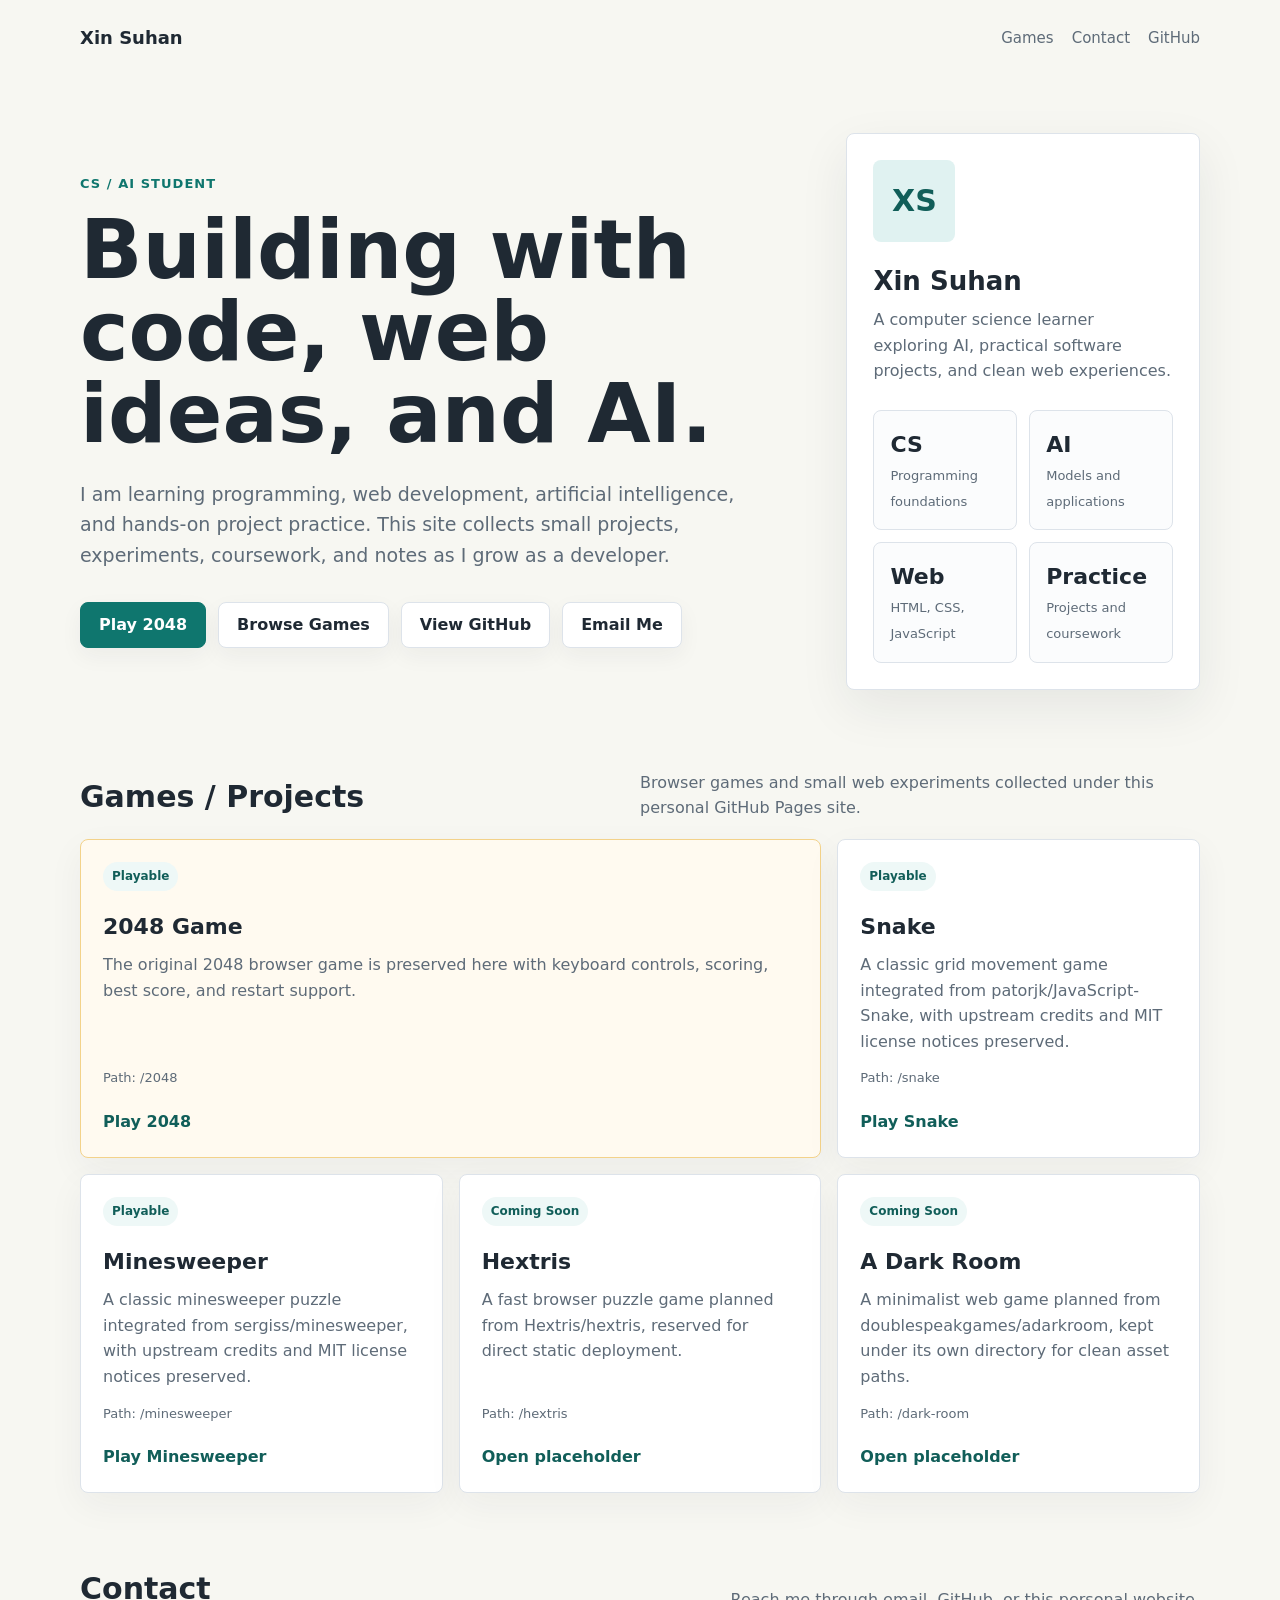
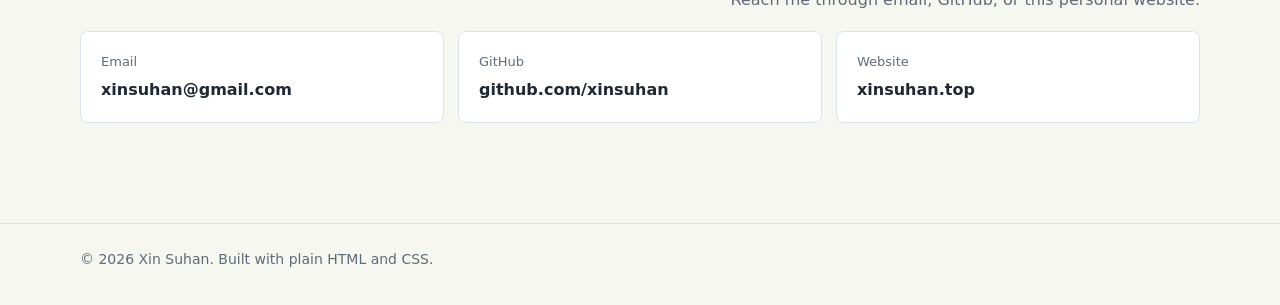
==== index.html @ 20bef97b "Add Minesweeper game" ====
<!DOCTYPE html>
<html lang="en">
<head>
  <meta charset="utf-8">
  <meta name="viewport" content="width=device-width, initial-scale=1">
  <meta name="description" content="Xin Suhan - CS / AI student learning programming, web development, AI, and project practice.">
  <title>Xin Suhan | CS / AI Student</title>
  <link rel="shortcut icon" href="favicon.ico">
  <style>
    :root {
      --bg: #f7f7f2;
      --panel: #ffffff;
      --text: #1f2933;
      --muted: #5e6b78;
      --line: #dde3ea;
      --primary: #0f766e;
      --primary-dark: #115e59;
      --accent: #f59e0b;
      --shadow: 0 18px 50px rgba(31, 41, 51, 0.08);
    }

    * {
      box-sizing: border-box;
    }

    body {
      margin: 0;
      background: var(--bg);
      color: var(--text);
      font-family: Inter, ui-sans-serif, system-ui, -apple-system, BlinkMacSystemFont, "Segoe UI", sans-serif;
      line-height: 1.6;
    }

    a {
      color: inherit;
      text-decoration: none;
    }

    .site {
      width: min(1120px, calc(100% - 40px));
      margin: 0 auto;
    }

    .nav {
      display: flex;
      align-items: center;
      justify-content: space-between;
      padding: 24px 0;
    }

    .brand {
      font-size: 18px;
      font-weight: 800;
      letter-spacing: 0;
    }

    .nav-links {
      display: flex;
      gap: 18px;
      color: var(--muted);
      font-size: 15px;
    }

    .nav-links a:hover {
      color: var(--primary);
    }

    .hero {
      display: grid;
      grid-template-columns: minmax(0, 1.35fr) minmax(280px, 0.65fr);
      gap: 32px;
      align-items: stretch;
      padding: 56px 0 44px;
    }

    .hero-main {
      display: flex;
      flex-direction: column;
      justify-content: center;
      min-height: 420px;
    }

    .eyebrow {
      color: var(--primary);
      font-weight: 800;
      margin: 0 0 14px;
      text-transform: uppercase;
      font-size: 13px;
      letter-spacing: 0.08em;
    }

    h1 {
      margin: 0;
      max-width: 760px;
      font-size: clamp(44px, 8vw, 82px);
      line-height: 1;
      letter-spacing: 0;
    }

    .intro {
      max-width: 680px;
      margin: 24px 0 0;
      color: var(--muted);
      font-size: 19px;
    }

    .actions {
      display: flex;
      flex-wrap: wrap;
      gap: 12px;
      margin-top: 32px;
    }

    .button {
      display: inline-flex;
      align-items: center;
      justify-content: center;
      min-height: 46px;
      padding: 0 18px;
      border-radius: 8px;
      border: 1px solid var(--line);
      background: var(--panel);
      color: var(--text);
      font-weight: 750;
      box-shadow: 0 8px 22px rgba(31, 41, 51, 0.05);
    }

    .button.primary {
      border-color: var(--primary);
      background: var(--primary);
      color: #ffffff;
    }

    .button:hover {
      transform: translateY(-1px);
    }

    .profile-card {
      display: flex;
      flex-direction: column;
      justify-content: space-between;
      min-height: 420px;
      padding: 26px;
      border: 1px solid var(--line);
      border-radius: 8px;
      background: var(--panel);
      box-shadow: var(--shadow);
    }

    .profile-mark {
      display: grid;
      place-items: center;
      width: 82px;
      height: 82px;
      border-radius: 8px;
      background: #e0f2f1;
      color: var(--primary-dark);
      font-size: 30px;
      font-weight: 900;
    }

    .profile-card h2 {
      margin: 24px 0 10px;
      font-size: 26px;
      line-height: 1.2;
    }

    .profile-card p {
      margin: 0;
      color: var(--muted);
    }

    .stats {
      display: grid;
      grid-template-columns: repeat(2, 1fr);
      gap: 12px;
      margin-top: 26px;
    }

    .stat {
      padding: 16px;
      border: 1px solid var(--line);
      border-radius: 8px;
      background: #fbfcfd;
    }

    .stat strong {
      display: block;
      font-size: 22px;
    }

    .stat span {
      color: var(--muted);
      font-size: 13px;
    }

    section {
      padding: 36px 0;
    }

    .section-head {
      display: flex;
      align-items: end;
      justify-content: space-between;
      gap: 24px;
      margin-bottom: 18px;
    }

    .section-head h2 {
      margin: 0;
      font-size: 30px;
    }

    .section-head p {
      max-width: 560px;
      margin: 0;
      color: var(--muted);
    }

    .project-grid {
      display: grid;
      grid-template-columns: repeat(3, minmax(0, 1fr));
      gap: 16px;
    }

    .project-card {
      display: flex;
      flex-direction: column;
      min-height: 230px;
      padding: 22px;
      border: 1px solid var(--line);
      border-radius: 8px;
      background: var(--panel);
      box-shadow: 0 12px 36px rgba(31, 41, 51, 0.05);
    }

    .project-card.featured {
      grid-column: span 2;
      background: #fffaf0;
      border-color: #f3d28a;
    }

    .tag {
      align-self: flex-start;
      padding: 5px 9px;
      border-radius: 999px;
      background: #eef8f7;
      color: var(--primary-dark);
      font-size: 12px;
      font-weight: 800;
    }

    .project-card h3 {
      margin: 18px 0 8px;
      font-size: 22px;
    }

    .project-card p {
      margin: 0;
      color: var(--muted);
      flex: 1;
    }

    .project-card a {
      margin-top: 20px;
      color: var(--primary-dark);
      font-weight: 800;
    }

    .project-meta {
      margin-top: 14px;
      color: var(--muted);
      font-size: 13px;
    }

    .contact {
      display: grid;
      grid-template-columns: 1fr 1fr 1fr;
      gap: 14px;
      padding-bottom: 64px;
    }

    .contact-item {
      padding: 20px;
      border: 1px solid var(--line);
      border-radius: 8px;
      background: var(--panel);
    }

    .contact-item span {
      display: block;
      color: var(--muted);
      font-size: 13px;
      margin-bottom: 4px;
    }

    .contact-item a,
    .contact-item strong {
      font-weight: 800;
      overflow-wrap: anywhere;
    }

    footer {
      border-top: 1px solid var(--line);
      padding: 24px 0 34px;
      color: var(--muted);
      font-size: 14px;
    }

    @media (max-width: 860px) {
      .hero,
      .contact {
        grid-template-columns: 1fr;
      }

      .hero {
        padding-top: 28px;
      }

      .hero-main,
      .profile-card {
        min-height: auto;
      }

      .project-grid {
        grid-template-columns: repeat(2, minmax(0, 1fr));
      }
    }

    @media (max-width: 560px) {
      .site {
        width: min(100% - 28px, 1120px);
      }

      .nav {
        align-items: flex-start;
        gap: 14px;
        flex-direction: column;
      }

      .nav-links {
        width: 100%;
        justify-content: space-between;
        gap: 10px;
      }

      .intro {
        font-size: 17px;
      }

      .section-head {
        display: block;
      }

      .section-head p {
        margin-top: 8px;
      }

      .project-grid {
        grid-template-columns: 1fr;
      }

      .project-card.featured {
        grid-column: auto;
      }

      .stats {
        grid-template-columns: 1fr;
      }
    }
  </style>
</head>
<body>
  <main class="site">
    <nav class="nav" aria-label="Primary navigation">
      <a class="brand" href="/">Xin Suhan</a>
      <div class="nav-links">
        <a href="#games">Games</a>
        <a href="#contact">Contact</a>
        <a href="https://github.com/xinsuhan">GitHub</a>
      </div>
    </nav>

    <section class="hero" aria-label="Introduction">
      <div class="hero-main">
        <p class="eyebrow">CS / AI Student</p>
        <h1>Building with code, web ideas, and AI.</h1>
        <p class="intro">
          I am learning programming, web development, artificial intelligence,
          and hands-on project practice. This site collects small projects,
          experiments, coursework, and notes as I grow as a developer.
        </p>
        <div class="actions">
          <a class="button primary" href="/2048/">Play 2048</a>
          <a class="button" href="#games">Browse Games</a>
          <a class="button" href="https://github.com/xinsuhan">View GitHub</a>
          <a class="button" href="mailto:xinsuhan@gmail.com">Email Me</a>
        </div>
      </div>

      <aside class="profile-card" aria-label="Profile summary">
        <div>
          <div class="profile-mark">XS</div>
          <h2>Xin Suhan</h2>
          <p>
            A computer science learner exploring AI, practical software
            projects, and clean web experiences.
          </p>
        </div>
        <div class="stats" aria-label="Learning areas">
          <div class="stat">
            <strong>CS</strong>
            <span>Programming foundations</span>
          </div>
          <div class="stat">
            <strong>AI</strong>
            <span>Models and applications</span>
          </div>
          <div class="stat">
            <strong>Web</strong>
            <span>HTML, CSS, JavaScript</span>
          </div>
          <div class="stat">
            <strong>Practice</strong>
            <span>Projects and coursework</span>
          </div>
        </div>
      </aside>
    </section>

    <section id="games" aria-labelledby="games-title">
      <div class="section-head">
        <h2 id="games-title">Games / Projects</h2>
        <p>
          Browser games and small web experiments collected under this personal
          GitHub Pages site.
        </p>
      </div>

      <div class="project-grid">
        <article class="project-card featured">
          <span class="tag">Playable</span>
          <h3>2048 Game</h3>
          <p>
            The original 2048 browser game is preserved here with keyboard
            controls, scoring, best score, and restart support.
          </p>
          <div class="project-meta">Path: /2048</div>
          <a href="/2048/">Play 2048</a>
        </article>

        <article class="project-card">
          <span class="tag">Playable</span>
          <h3>Snake</h3>
          <p>
            A classic grid movement game integrated from
            patorjk/JavaScript-Snake, with upstream credits and MIT license
            notices preserved.
          </p>
          <div class="project-meta">Path: /snake</div>
          <a href="/snake/">Play Snake</a>
        </article>

        <article class="project-card">
          <span class="tag">Playable</span>
          <h3>Minesweeper</h3>
          <p>
            A classic minesweeper puzzle integrated from sergiss/minesweeper,
            with upstream credits and MIT license notices preserved.
          </p>
          <div class="project-meta">Path: /minesweeper</div>
          <a href="/minesweeper/">Play Minesweeper</a>
        </article>

        <article class="project-card">
          <span class="tag">Coming Soon</span>
          <h3>Hextris</h3>
          <p>
            A fast browser puzzle game planned from Hextris/hextris, reserved
            for direct static deployment.
          </p>
          <div class="project-meta">Path: /hextris</div>
          <a href="/hextris/">Open placeholder</a>
        </article>

        <article class="project-card">
          <span class="tag">Coming Soon</span>
          <h3>A Dark Room</h3>
          <p>
            A minimalist web game planned from doublespeakgames/adarkroom, kept
            under its own directory for clean asset paths.
          </p>
          <div class="project-meta">Path: /dark-room</div>
          <a href="/dark-room/">Open placeholder</a>
        </article>
      </div>
    </section>

    <section id="contact" aria-labelledby="contact-title">
      <div class="section-head">
        <h2 id="contact-title">Contact</h2>
        <p>Reach me through email, GitHub, or this personal website.</p>
      </div>

      <div class="contact">
        <div class="contact-item">
          <span>Email</span>
          <a href="mailto:xinsuhan@gmail.com">xinsuhan@gmail.com</a>
        </div>
        <div class="contact-item">
          <span>GitHub</span>
          <a href="https://github.com/xinsuhan">github.com/xinsuhan</a>
        </div>
        <div class="contact-item">
          <span>Website</span>
          <strong>xinsuhan.top</strong>
        </div>
      </div>
    </section>
  </main>

  <footer>
    <div class="site">© 2026 Xin Suhan. Built with plain HTML and CSS.</div>
  </footer>
</body>
</html>
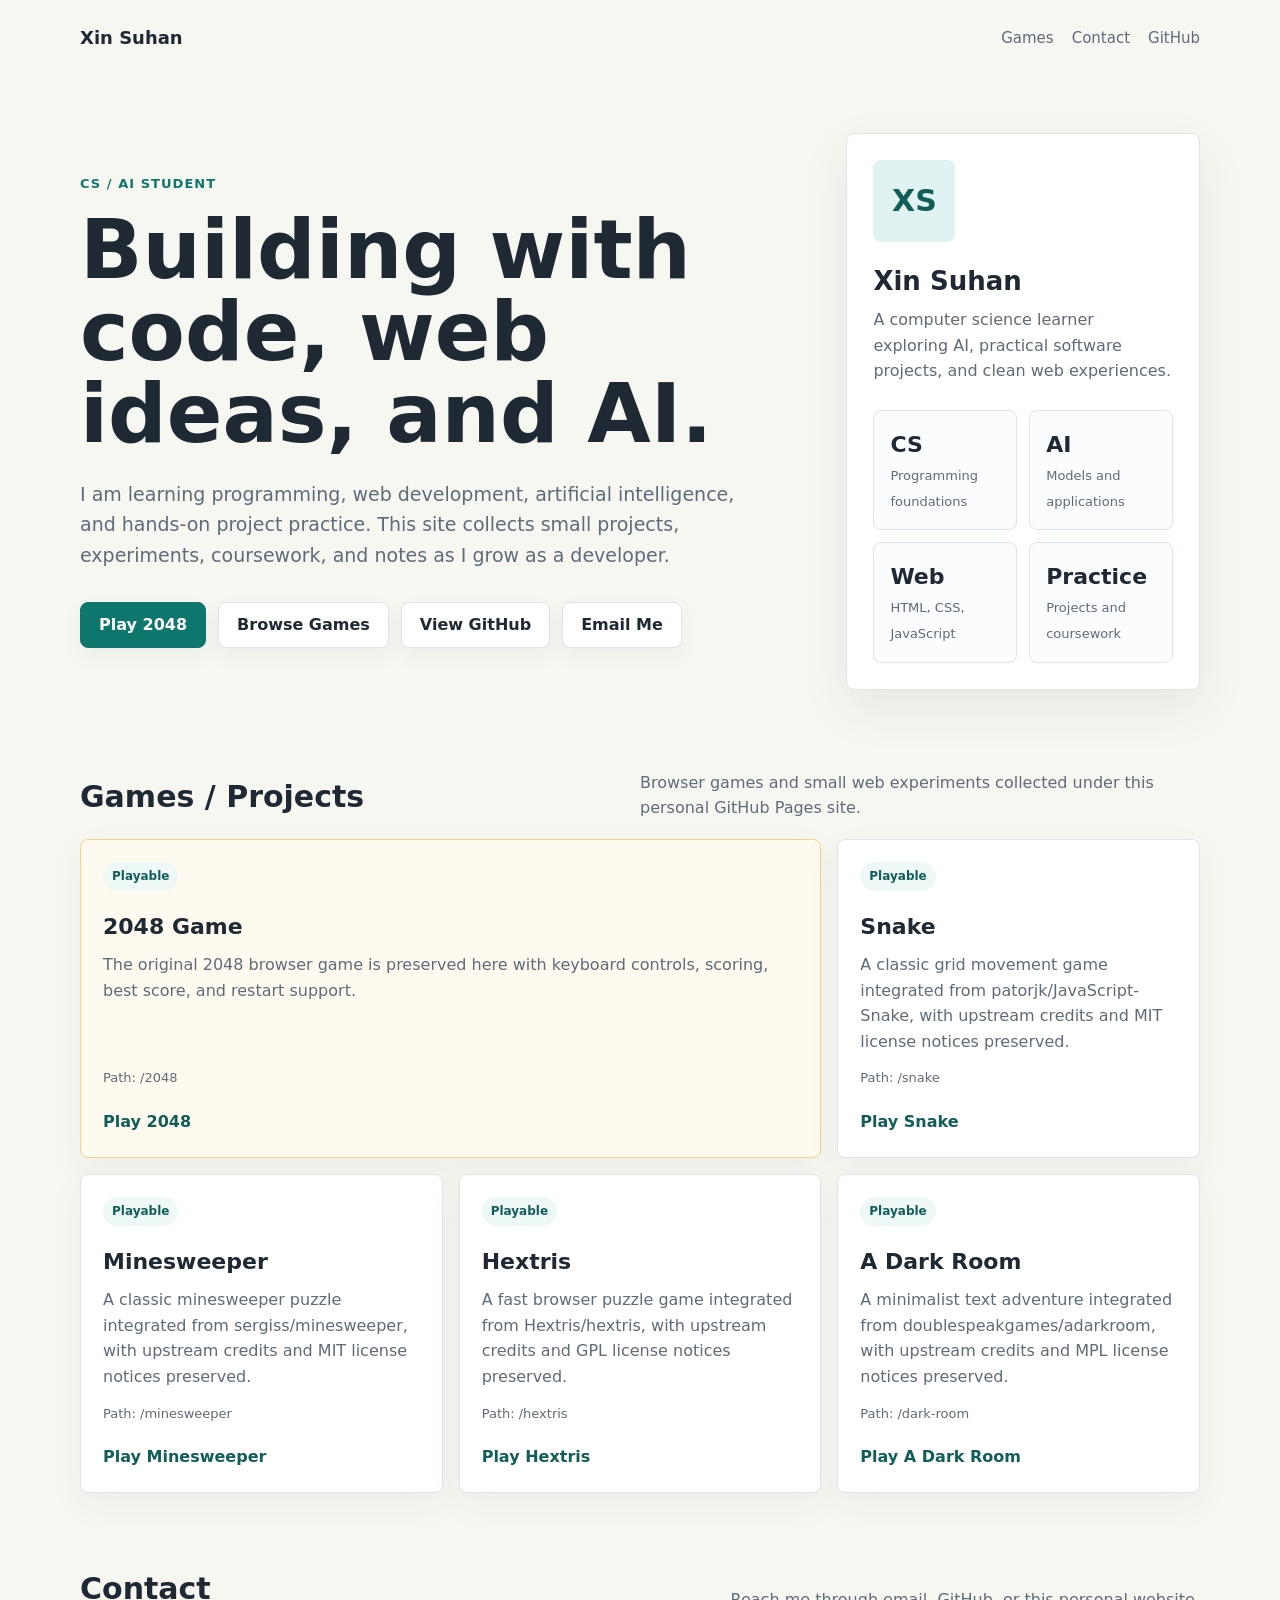
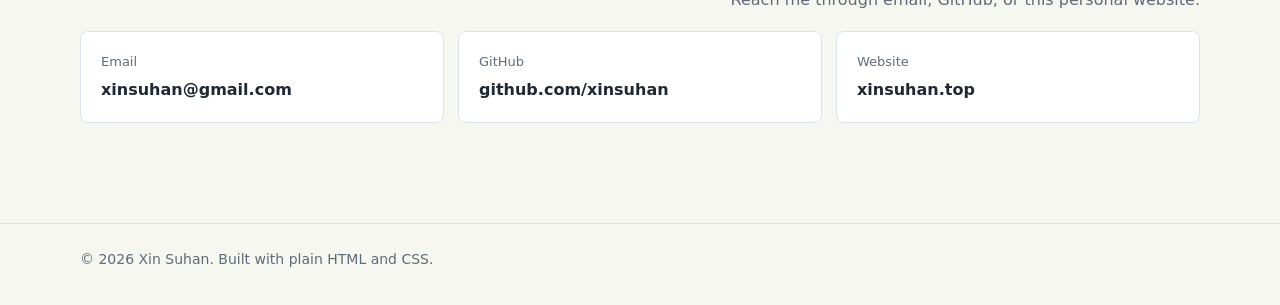
==== commit 993e5fe5: "Add A Dark Room game" ====
--- a/index.html
+++ b/index.html
@@ -473,25 +473,26 @@
         </article>
 
         <article class="project-card">
-          <span class="tag">Coming Soon</span>
+          <span class="tag">Playable</span>
           <h3>Hextris</h3>
           <p>
-            A fast browser puzzle game planned from Hextris/hextris, reserved
-            for direct static deployment.
+            A fast browser puzzle game integrated from Hextris/hextris, with
+            upstream credits and GPL license notices preserved.
           </p>
           <div class="project-meta">Path: /hextris</div>
-          <a href="/hextris/">Open placeholder</a>
+          <a href="/hextris/">Play Hextris</a>
         </article>
 
         <article class="project-card">
-          <span class="tag">Coming Soon</span>
+          <span class="tag">Playable</span>
           <h3>A Dark Room</h3>
           <p>
-            A minimalist web game planned from doublespeakgames/adarkroom, kept
-            under its own directory for clean asset paths.
+            A minimalist text adventure integrated from
+            doublespeakgames/adarkroom, with upstream credits and MPL license
+            notices preserved.
           </p>
           <div class="project-meta">Path: /dark-room</div>
-          <a href="/dark-room/">Open placeholder</a>
+          <a href="/dark-room/">Play A Dark Room</a>
         </article>
       </div>
     </section>
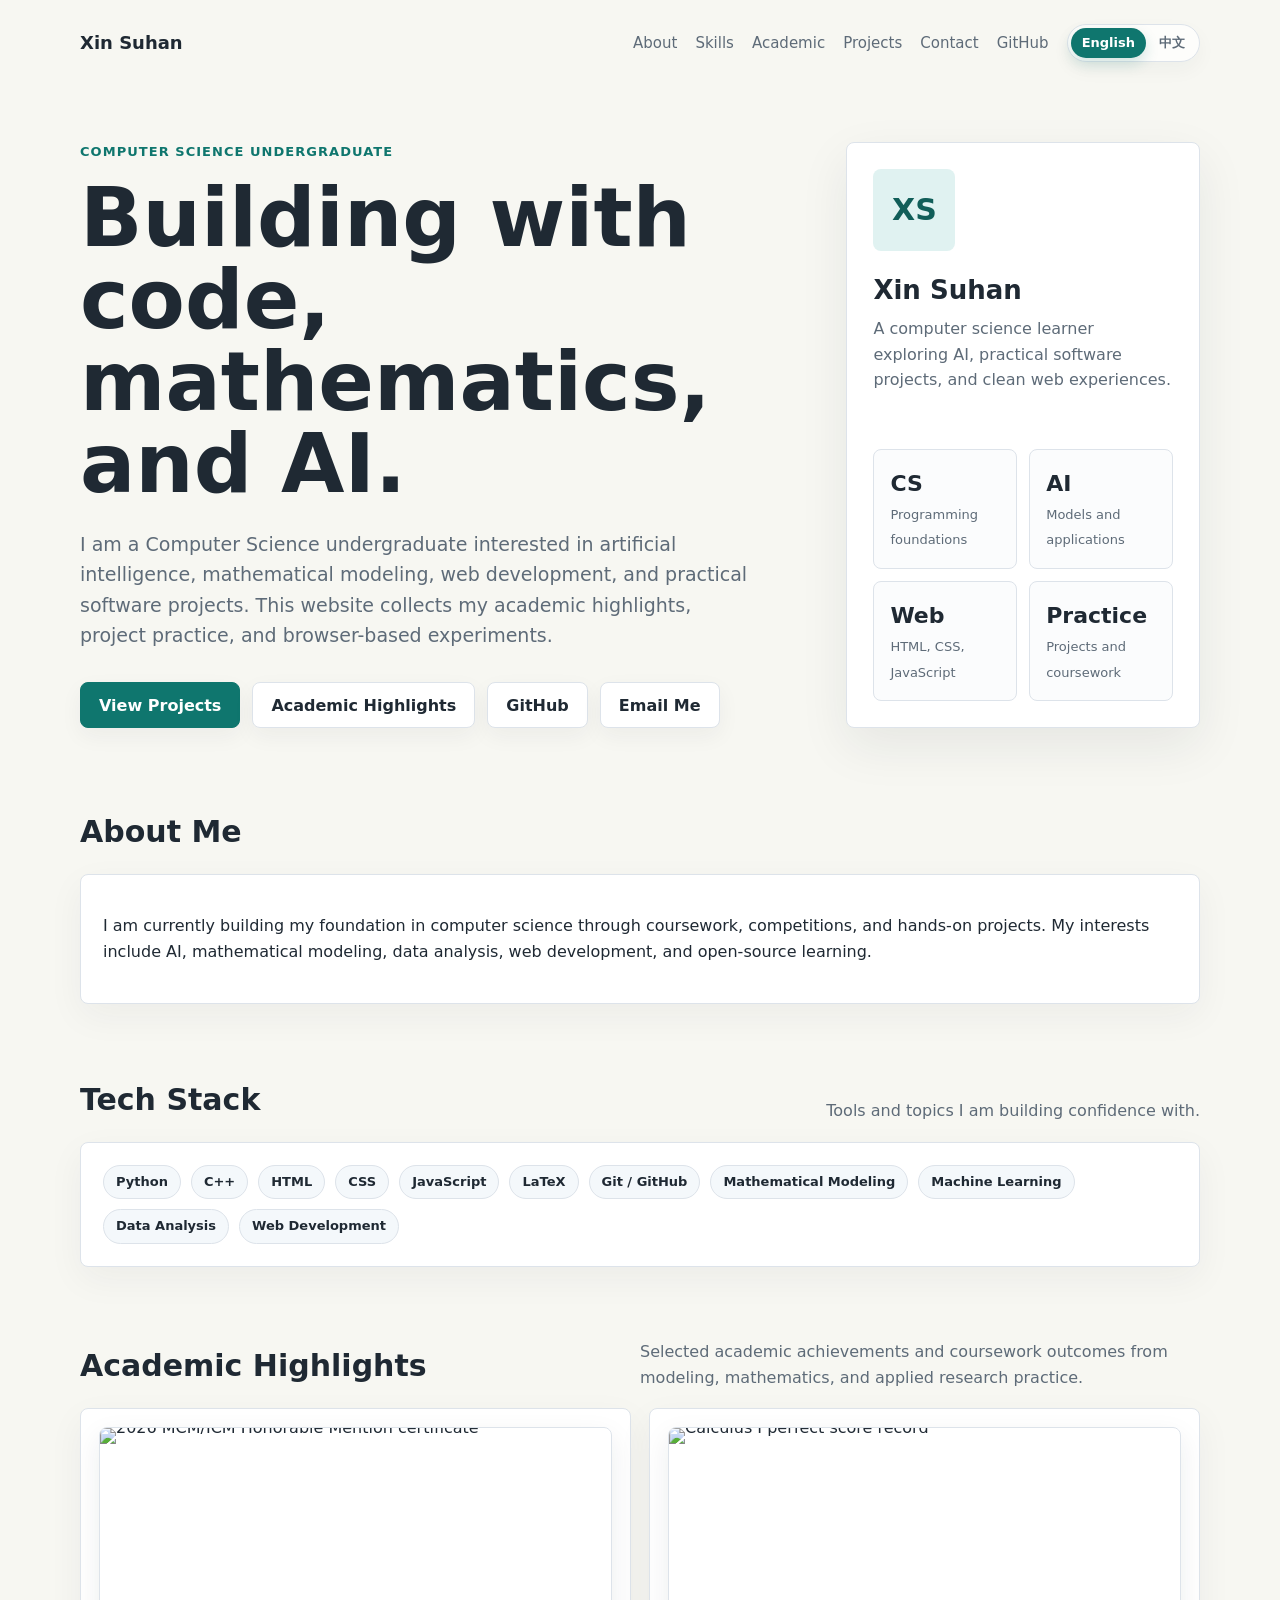
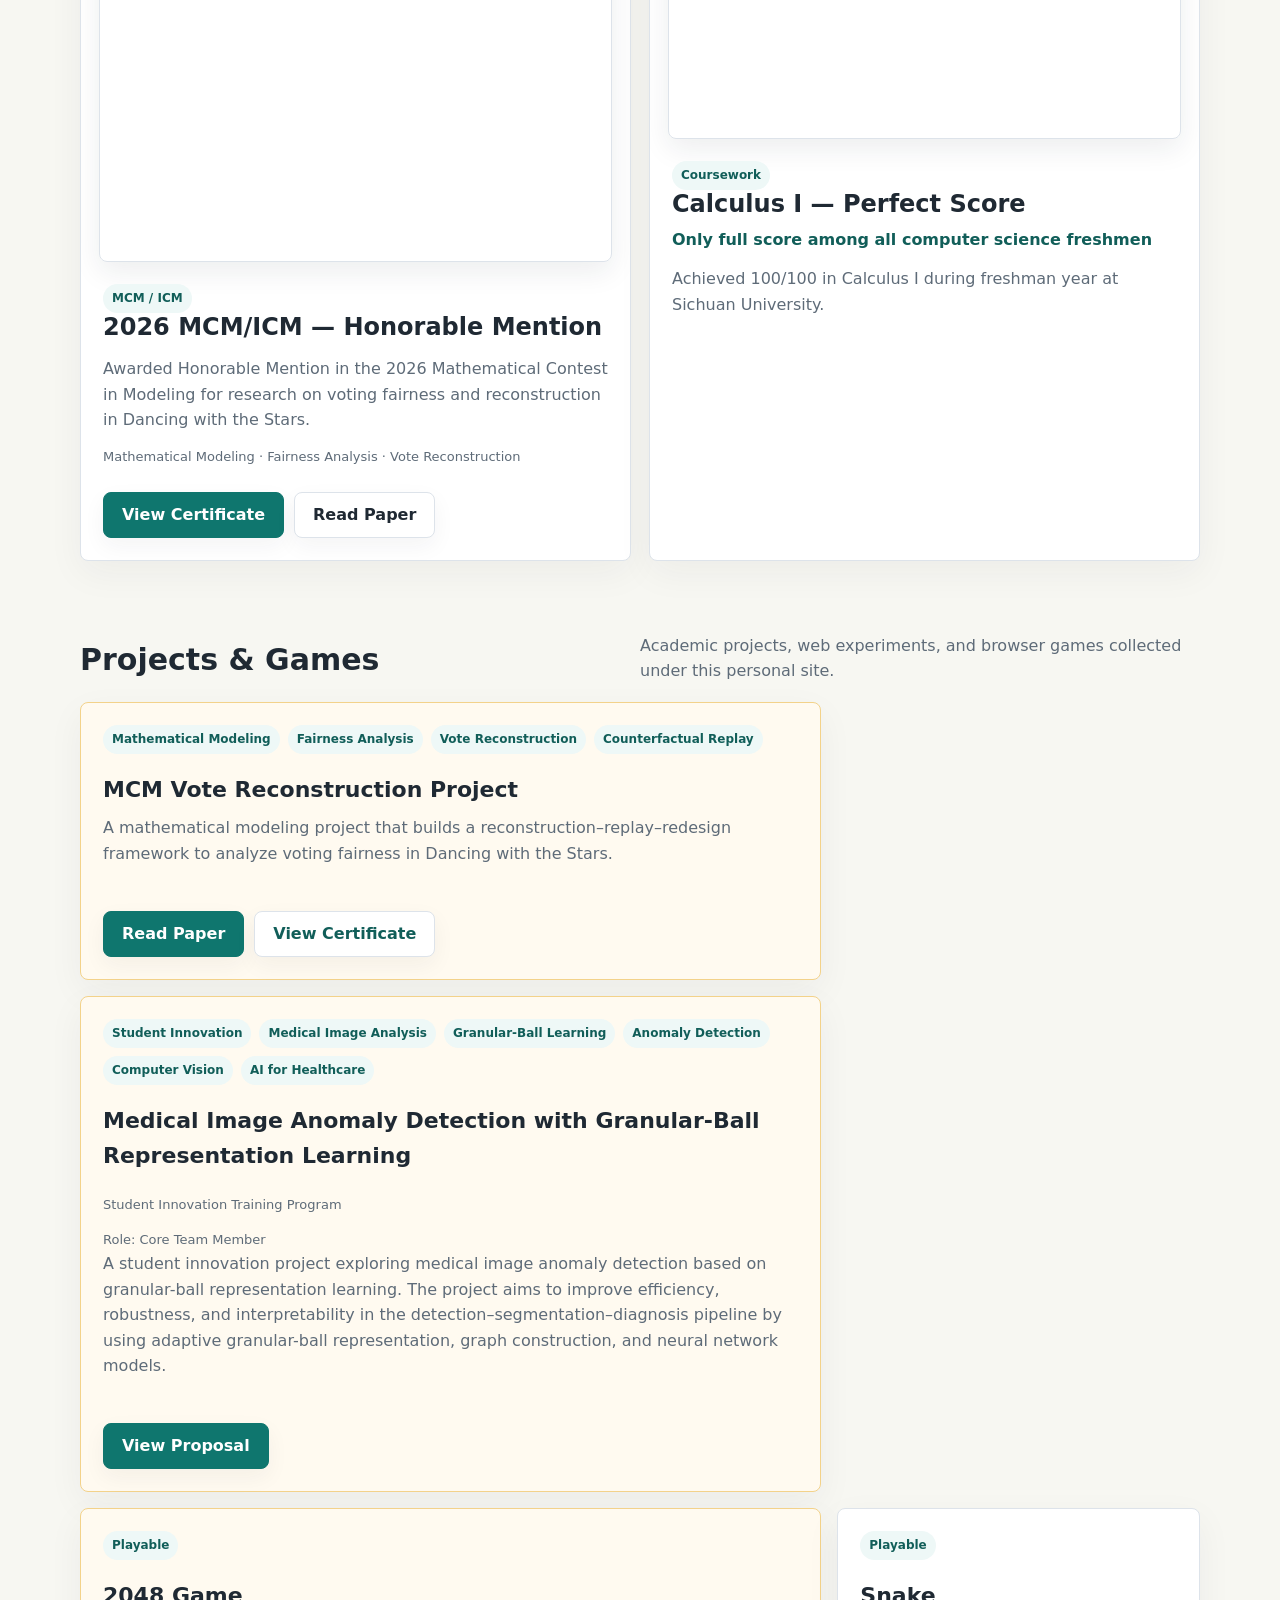
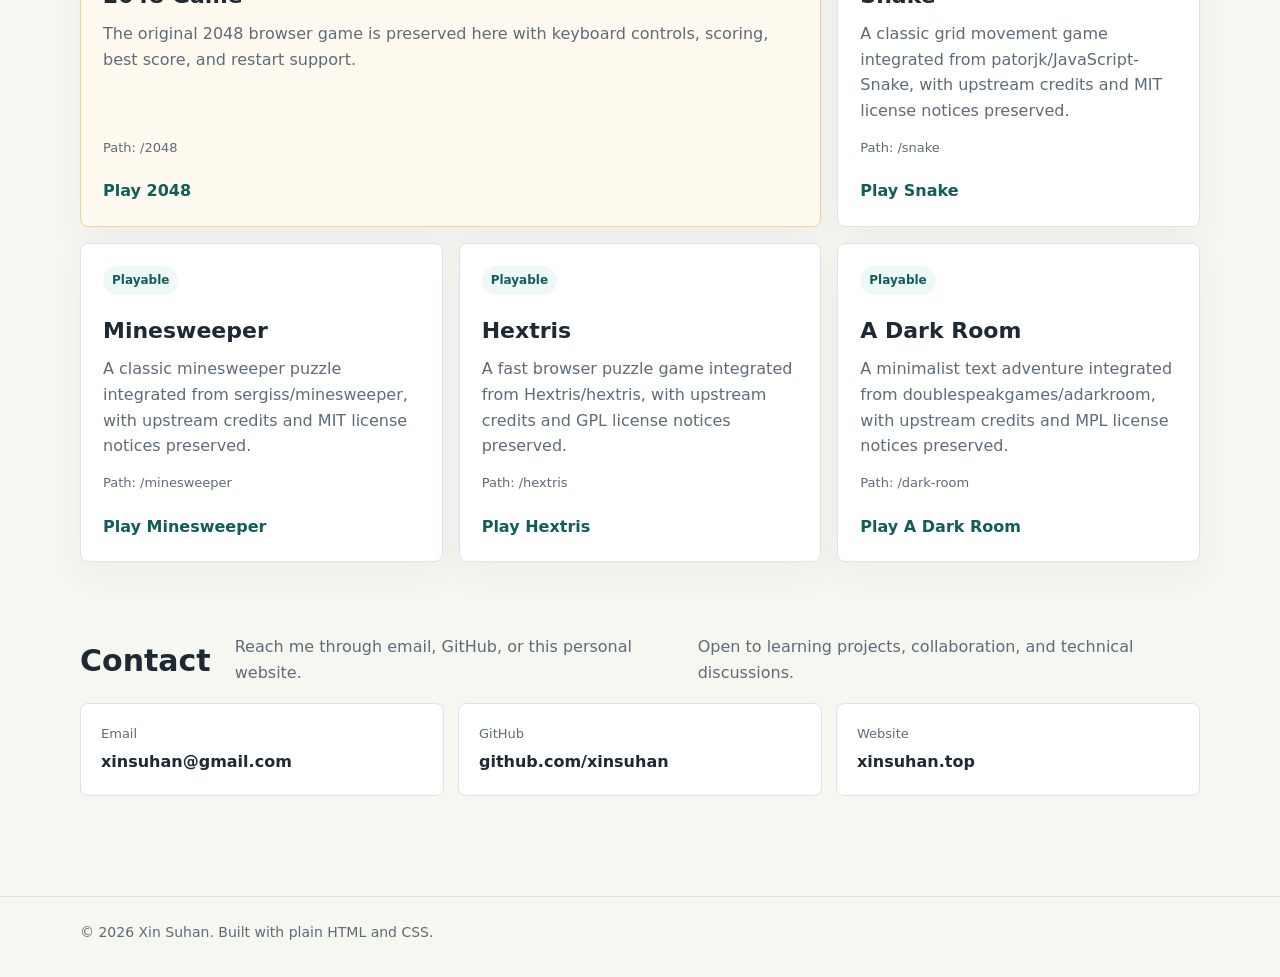
==== commit d86a1f79: "Update proposal button label" ====
--- a/index.html
+++ b/index.html
@@ -3,8 +3,8 @@
 <head>
   <meta charset="utf-8">
   <meta name="viewport" content="width=device-width, initial-scale=1">
-  <meta name="description" content="Xin Suhan - CS / AI student learning programming, web development, AI, and project practice.">
-  <title>Xin Suhan | CS / AI Student</title>
+  <meta name="description" content="Xin Suhan - CS / AI student learning programming, web development, AI, and project practice." data-i18n="metaDescription">
+  <title data-i18n="pageTitle">Xin Suhan | CS / AI Student</title>
   <link rel="shortcut icon" href="favicon.ico">
   <style>
     :root {
@@ -56,6 +56,7 @@
 
     .nav-links {
       display: flex;
+      flex-wrap: wrap;
       gap: 18px;
       color: var(--muted);
       font-size: 15px;
@@ -63,6 +64,42 @@
 
     .nav-links a:hover {
       color: var(--primary);
+    }
+
+    .nav-right {
+      display: flex;
+      align-items: center;
+      gap: 18px;
+    }
+
+    .language-switch {
+      display: inline-flex;
+      align-items: center;
+      gap: 2px;
+      padding: 3px;
+      border: 1px solid var(--line);
+      border-radius: 999px;
+      background: rgba(255, 255, 255, 0.72);
+      box-shadow: 0 8px 20px rgba(31, 41, 51, 0.04);
+    }
+
+    .lang-button {
+      min-height: 30px;
+      padding: 0 11px;
+      border: 0;
+      border-radius: 999px;
+      background: transparent;
+      color: var(--muted);
+      font: inherit;
+      font-size: 13px;
+      font-weight: 750;
+      cursor: pointer;
+    }
+
+    .lang-button.active {
+      background: var(--primary);
+      color: #ffffff;
+      box-shadow: 0 6px 14px rgba(15, 118, 110, 0.18);
     }
 
     .hero {
@@ -273,6 +310,108 @@
       font-size: 13px;
     }
 
+    .tag-row {
+      display: flex;
+      flex-wrap: wrap;
+      gap: 8px;
+    }
+
+    .about-card,
+    .skills-card {
+      padding: 22px;
+      border: 1px solid var(--line);
+      border-radius: 8px;
+      background: var(--panel);
+      box-shadow: 0 12px 36px rgba(31, 41, 51, 0.05);
+    }
+
+    .skills-grid {
+      display: flex;
+      flex-wrap: wrap;
+      gap: 10px;
+    }
+
+    .skill-pill {
+      padding: 6px 12px;
+      border-radius: 999px;
+      border: 1px solid var(--line);
+      background: #f4f8fb;
+      font-size: 13px;
+      font-weight: 700;
+      color: var(--text);
+    }
+
+    .academic-grid {
+      display: grid;
+      grid-template-columns: repeat(2, minmax(0, 1fr));
+      gap: 18px;
+    }
+
+    .academic-card {
+      display: flex;
+      flex-direction: column;
+      overflow: hidden;
+      border: 1px solid var(--line);
+      border-radius: 8px;
+      background: var(--panel);
+      box-shadow: 0 12px 36px rgba(31, 41, 51, 0.05);
+      transition: transform 180ms ease, box-shadow 180ms ease, border-color 180ms ease;
+    }
+
+    .academic-card:hover {
+      transform: translateY(-2px);
+      border-color: #b7c6d4;
+      box-shadow: var(--shadow);
+    }
+
+    .academic-media {
+      display: block;
+      border-radius: 8px;
+      line-height: 0;
+      margin: 18px 18px 0;
+    }
+
+    .academic-image {
+      display: block;
+      width: 100%;
+      height: auto;
+      border: 1px solid var(--line);
+      border-radius: 8px;
+      box-shadow: 0 10px 28px rgba(31, 41, 51, 0.08);
+    }
+
+    .academic-body {
+      display: flex;
+      flex-direction: column;
+      flex: 1;
+      padding: 22px;
+    }
+
+    .academic-body h3 {
+      margin: 0;
+      font-size: 24px;
+      line-height: 1.2;
+    }
+
+    .academic-subtitle {
+      margin: 8px 0 0;
+      color: var(--primary-dark);
+      font-weight: 800;
+    }
+
+    .academic-description {
+      margin: 14px 0 0;
+      color: var(--muted);
+      flex: 1;
+    }
+
+    .academic-actions {
+      display: flex;
+      flex-wrap: wrap;
+      gap: 10px;
+      margin-top: 24px;
+    }
+
     .contact {
       display: grid;
       grid-template-columns: 1fr 1fr 1fr;
@@ -325,6 +464,10 @@
       .project-grid {
         grid-template-columns: repeat(2, minmax(0, 1fr));
       }
+
+      .academic-grid {
+        grid-template-columns: 1fr;
+      }
     }
 
     @media (max-width: 560px) {
@@ -340,8 +483,15 @@
 
       .nav-links {
         width: 100%;
-        justify-content: space-between;
+        justify-content: flex-start;
         gap: 10px;
+      }
+
+      .nav-right {
+        width: 100%;
+        flex-direction: column;
+        align-items: flex-start;
+        gap: 12px;
       }
 
       .intro {
@@ -366,6 +516,14 @@
 
       .stats {
         grid-template-columns: 1fr;
+      }
+
+      .academic-body h3 {
+        font-size: 21px;
+      }
+
+      .academic-description {
+        font-size: 16px;
       }
     }
   </style>
@@ -374,27 +532,37 @@
   <main class="site">
     <nav class="nav" aria-label="Primary navigation">
       <a class="brand" href="/">Xin Suhan</a>
-      <div class="nav-links">
-        <a href="#games">Games</a>
-        <a href="#contact">Contact</a>
-        <a href="https://github.com/xinsuhan">GitHub</a>
+      <div class="nav-right">
+        <div class="nav-links">
+          <a href="#about" data-i18n="navAbout">About</a>
+          <a href="#skills" data-i18n="navSkills">Skills</a>
+          <a href="#academic" data-i18n="navAcademic">Academic</a>
+          <a href="#projects" data-i18n="navProjects">Projects</a>
+          <a href="#contact" data-i18n="navContact">Contact</a>
+          <a href="https://github.com/xinsuhan" data-i18n="navGitHub">GitHub</a>
+        </div>
+        <div class="language-switch" aria-label="Language selector">
+          <button class="lang-button active" type="button" data-lang-option="en" aria-pressed="true">English</button>
+          <button class="lang-button" type="button" data-lang-option="zh" aria-pressed="false">中文</button>
+        </div>
       </div>
     </nav>
 
     <section class="hero" aria-label="Introduction">
       <div class="hero-main">
-        <p class="eyebrow">CS / AI Student</p>
-        <h1>Building with code, web ideas, and AI.</h1>
-        <p class="intro">
-          I am learning programming, web development, artificial intelligence,
-          and hands-on project practice. This site collects small projects,
-          experiments, coursework, and notes as I grow as a developer.
+        <p class="eyebrow" data-i18n="heroEyebrow">Computer Science Undergraduate</p>
+        <h1 data-i18n="heroTitle">Building with code, mathematics, and AI.</h1>
+        <p class="intro" data-i18n="heroIntro">
+          I am a Computer Science undergraduate interested in artificial intelligence,
+          mathematical modeling, web development, and practical software projects. This
+          website collects my academic highlights, project practice, and browser-based
+          experiments.
         </p>
         <div class="actions">
-          <a class="button primary" href="/2048/">Play 2048</a>
-          <a class="button" href="#games">Browse Games</a>
-          <a class="button" href="https://github.com/xinsuhan">View GitHub</a>
-          <a class="button" href="mailto:xinsuhan@gmail.com">Email Me</a>
+          <a class="button primary" href="#projects" data-i18n="buttonViewProjects">View Projects</a>
+          <a class="button" href="#academic" data-i18n="buttonAcademicHighlights">Academic Highlights</a>
+          <a class="button" href="https://github.com/xinsuhan" data-i18n="buttonViewGitHub">GitHub</a>
+          <a class="button" href="mailto:xinsuhan@gmail.com" data-i18n="buttonEmailMe">Email Me</a>
         </div>
       </div>
 
@@ -402,7 +570,7 @@
         <div>
           <div class="profile-mark">XS</div>
           <h2>Xin Suhan</h2>
-          <p>
+          <p data-i18n="profileDescription">
             A computer science learner exploring AI, practical software
             projects, and clean web experiences.
           </p>
@@ -410,110 +578,247 @@
         <div class="stats" aria-label="Learning areas">
           <div class="stat">
             <strong>CS</strong>
-            <span>Programming foundations</span>
+            <span data-i18n="profileStatCs">Programming foundations</span>
           </div>
           <div class="stat">
             <strong>AI</strong>
-            <span>Models and applications</span>
+            <span data-i18n="profileStatAi">Models and applications</span>
           </div>
           <div class="stat">
             <strong>Web</strong>
-            <span>HTML, CSS, JavaScript</span>
+            <span data-i18n="profileStatWeb">HTML, CSS, JavaScript</span>
           </div>
           <div class="stat">
             <strong>Practice</strong>
-            <span>Projects and coursework</span>
+            <span data-i18n="profileStatPractice">Projects and coursework</span>
           </div>
         </div>
       </aside>
     </section>
 
-    <section id="games" aria-labelledby="games-title">
+    <section id="about" aria-labelledby="about-title">
       <div class="section-head">
-        <h2 id="games-title">Games / Projects</h2>
-        <p>
-          Browser games and small web experiments collected under this personal
-          GitHub Pages site.
+        <h2 id="about-title" data-i18n="aboutTitle">About Me</h2>
+      </div>
+      <div class="about-card">
+        <p data-i18n="aboutBody">
+          I am currently building my foundation in computer science through coursework,
+          competitions, and hands-on projects. My interests include AI, mathematical modeling,
+          data analysis, web development, and open-source learning.
         </p>
       </div>
+    </section>
+
+    <section id="skills" aria-labelledby="skills-title">
+      <div class="section-head">
+        <h2 id="skills-title" data-i18n="skillsTitle">Tech Stack</h2>
+        <p data-i18n="skillsDescription">Tools and topics I am building confidence with.</p>
+      </div>
+      <div class="skills-card">
+        <div class="skills-grid" aria-label="Tech stack">
+          <span class="skill-pill" data-i18n="skillPython">Python</span>
+          <span class="skill-pill" data-i18n="skillCpp">C++</span>
+          <span class="skill-pill" data-i18n="skillHtml">HTML</span>
+          <span class="skill-pill" data-i18n="skillCss">CSS</span>
+          <span class="skill-pill" data-i18n="skillJavaScript">JavaScript</span>
+          <span class="skill-pill" data-i18n="skillLatex">LaTeX</span>
+          <span class="skill-pill" data-i18n="skillGit">Git / GitHub</span>
+          <span class="skill-pill" data-i18n="skillModeling">Mathematical Modeling</span>
+          <span class="skill-pill" data-i18n="skillMl">Machine Learning</span>
+          <span class="skill-pill" data-i18n="skillData">Data Analysis</span>
+          <span class="skill-pill" data-i18n="skillWeb">Web Development</span>
+        </div>
+      </div>
+    </section>
+
+    <section id="academic" aria-labelledby="academic-title">
+      <div class="section-head">
+        <h2 id="academic-title" data-i18n="academicTitle">Academic Highlights</h2>
+        <p data-i18n="academicDescription">
+          Selected academic achievements and coursework outcomes from modeling,
+          mathematics, and applied research practice.
+        </p>
+      </div>
+
+      <div class="academic-grid">
+        <article class="academic-card">
+          <a class="academic-media" href="/assets/mcm-hm.jpg" aria-label="Open full 2026 MCM/ICM Honorable Mention certificate">
+            <img
+              class="academic-image"
+              src="/assets/mcm-hm.jpg"
+              alt="2026 MCM/ICM Honorable Mention certificate"
+              width="1224"
+              height="1037"
+              loading="lazy"
+              decoding="async"
+            >
+          </a>
+          <div class="academic-body">
+            <span class="tag" data-i18n="mcmTag">MCM / ICM</span>
+            <h3 data-i18n="mcmTitle">2026 MCM/ICM — Honorable Mention</h3>
+            <p class="academic-description" data-i18n="mcmDescription">
+              Awarded Honorable Mention in the 2026 Mathematical Contest in
+              Modeling for research on voting fairness and reconstruction in
+              Dancing with the Stars.
+            </p>
+            <div class="project-meta" data-i18n="mcmKeywords">
+              Mathematical Modeling · Fairness Analysis · Vote Reconstruction
+            </div>
+            <div class="academic-actions">
+              <a class="button primary" href="/assets/mcm-hm.jpg" data-i18n="buttonViewCertificate">View Certificate</a>
+              <a class="button" href="/assets/mcm-paper.pdf" data-i18n="buttonReadPaper">Read Paper</a>
+            </div>
+          </div>
+        </article>
+
+        <article class="academic-card">
+          <a class="academic-media" href="/assets/calculus-100.jpg" aria-label="Open full Calculus I perfect score image">
+            <img
+              class="academic-image"
+              src="/assets/calculus-100.jpg"
+              alt="Calculus I perfect score record"
+              width="1078"
+              height="653"
+              loading="lazy"
+              decoding="async"
+            >
+          </a>
+          <div class="academic-body">
+            <span class="tag" data-i18n="courseworkTag">Coursework</span>
+            <h3 data-i18n="calculusTitle">Calculus I — Perfect Score</h3>
+            <p class="academic-subtitle" data-i18n="calculusSubtitle">Only full score in the entire freshman cohort</p>
+            <p class="academic-description" data-i18n="calculusDescription">
+              Achieved 100/100 in Calculus I during freshman year at Sichuan
+              University.
+            </p>
+          </div>
+        </article>
+      </div>
+    </section>
+
+    <section id="projects" aria-labelledby="games-title">
+      <div class="section-head">
+        <h2 id="games-title" data-i18n="gamesTitle">Projects & Games</h2>
+        <p data-i18n="gamesDescription">
+          Academic projects, web experiments, and browser games collected under
+          this personal site.
+        </p>
+      </div>
 
       <div class="project-grid">
         <article class="project-card featured">
-          <span class="tag">Playable</span>
-          <h3>2048 Game</h3>
-          <p>
+          <div class="tag-row">
+            <span class="tag" data-i18n="projectTagModeling">Mathematical Modeling</span>
+            <span class="tag" data-i18n="projectTagFairness">Fairness Analysis</span>
+            <span class="tag" data-i18n="projectTagVote">Vote Reconstruction</span>
+            <span class="tag" data-i18n="projectTagReplay">Counterfactual Replay</span>
+          </div>
+          <h3 data-i18n="mcmProjectTitle">MCM Vote Reconstruction Project</h3>
+          <p data-i18n="mcmProjectDescription">
+            A mathematical modeling project that builds a reconstruction–replay–redesign
+            framework to analyze voting fairness in Dancing with the Stars.
+          </p>
+          <div class="academic-actions">
+            <a class="button primary" href="/assets/mcm-paper.pdf" data-i18n="buttonReadPaper">Read Paper</a>
+            <a class="button" href="/assets/mcm-hm.jpg" data-i18n="buttonViewCertificate">View Certificate</a>
+          </div>
+        </article>
+        <article class="project-card featured">
+          <div class="tag-row">
+            <span class="tag" data-i18n="dachuangTagInnovation">Student Innovation</span>
+            <span class="tag" data-i18n="dachuangTagMedical">Medical Image Analysis</span>
+            <span class="tag" data-i18n="dachuangTagGranular">Granular-Ball Learning</span>
+            <span class="tag" data-i18n="dachuangTagAnomaly">Anomaly Detection</span>
+            <span class="tag" data-i18n="dachuangTagVision">Computer Vision</span>
+            <span class="tag" data-i18n="dachuangTagHealthcare">AI for Healthcare</span>
+          </div>
+          <h3 data-i18n="dachuangTitle">Medical Image Anomaly Detection with Granular-Ball Representation Learning</h3>
+          <div class="project-meta" data-i18n="dachuangType">Student Innovation Training Program</div>
+          <div class="project-meta" data-i18n="dachuangRole">Role: Core Team Member</div>
+          <p data-i18n="dachuangDescription">
+            A student innovation project exploring medical image anomaly detection based on granular-ball representation learning. The project aims to improve efficiency, robustness, and interpretability in the detection–segmentation–diagnosis pipeline by using adaptive granular-ball representation, graph construction, and neural network models.
+          </p>
+          <div class="academic-actions">
+            <a class="button primary" href="/assets/dachuang-proposal-redacted.pdf" data-i18n="buttonViewRedacted">View Redacted Proposal</a>
+          </div>
+        </article>
+        <article class="project-card featured">
+          <span class="tag" data-i18n="playableTag">Playable</span>
+          <h3 data-i18n="game2048Title">2048 Game</h3>
+          <p data-i18n="game2048Description">
             The original 2048 browser game is preserved here with keyboard
             controls, scoring, best score, and restart support.
           </p>
-          <div class="project-meta">Path: /2048</div>
-          <a href="/2048/">Play 2048</a>
+          <div class="project-meta" data-i18n="path2048">Path: /2048</div>
+          <a href="/2048/" data-i18n="buttonPlay2048">Play 2048</a>
         </article>
 
         <article class="project-card">
-          <span class="tag">Playable</span>
-          <h3>Snake</h3>
-          <p>
+          <span class="tag" data-i18n="playableTag">Playable</span>
+          <h3 data-i18n="snakeTitle">Snake</h3>
+          <p data-i18n="snakeDescription">
             A classic grid movement game integrated from
             patorjk/JavaScript-Snake, with upstream credits and MIT license
             notices preserved.
           </p>
-          <div class="project-meta">Path: /snake</div>
-          <a href="/snake/">Play Snake</a>
+          <div class="project-meta" data-i18n="pathSnake">Path: /snake</div>
+          <a href="/snake/" data-i18n="buttonPlaySnake">Play Snake</a>
         </article>
 
         <article class="project-card">
-          <span class="tag">Playable</span>
-          <h3>Minesweeper</h3>
-          <p>
+          <span class="tag" data-i18n="playableTag">Playable</span>
+          <h3 data-i18n="minesweeperTitle">Minesweeper</h3>
+          <p data-i18n="minesweeperDescription">
             A classic minesweeper puzzle integrated from sergiss/minesweeper,
             with upstream credits and MIT license notices preserved.
           </p>
-          <div class="project-meta">Path: /minesweeper</div>
-          <a href="/minesweeper/">Play Minesweeper</a>
+          <div class="project-meta" data-i18n="pathMinesweeper">Path: /minesweeper</div>
+          <a href="/minesweeper/" data-i18n="buttonPlayMinesweeper">Play Minesweeper</a>
         </article>
 
         <article class="project-card">
-          <span class="tag">Playable</span>
-          <h3>Hextris</h3>
-          <p>
+          <span class="tag" data-i18n="playableTag">Playable</span>
+          <h3 data-i18n="hextrisTitle">Hextris</h3>
+          <p data-i18n="hextrisDescription">
             A fast browser puzzle game integrated from Hextris/hextris, with
             upstream credits and GPL license notices preserved.
           </p>
-          <div class="project-meta">Path: /hextris</div>
-          <a href="/hextris/">Play Hextris</a>
+          <div class="project-meta" data-i18n="pathHextris">Path: /hextris</div>
+          <a href="/hextris/" data-i18n="buttonPlayHextris">Play Hextris</a>
         </article>
 
         <article class="project-card">
-          <span class="tag">Playable</span>
-          <h3>A Dark Room</h3>
-          <p>
+          <span class="tag" data-i18n="playableTag">Playable</span>
+          <h3 data-i18n="darkRoomTitle">A Dark Room</h3>
+          <p data-i18n="darkRoomDescription">
             A minimalist text adventure integrated from
             doublespeakgames/adarkroom, with upstream credits and MPL license
             notices preserved.
           </p>
-          <div class="project-meta">Path: /dark-room</div>
-          <a href="/dark-room/">Play A Dark Room</a>
+          <div class="project-meta" data-i18n="pathDarkRoom">Path: /dark-room</div>
+          <a href="/dark-room/" data-i18n="buttonPlayDarkRoom">Play A Dark Room</a>
         </article>
       </div>
     </section>
 
     <section id="contact" aria-labelledby="contact-title">
       <div class="section-head">
-        <h2 id="contact-title">Contact</h2>
-        <p>Reach me through email, GitHub, or this personal website.</p>
+        <h2 id="contact-title" data-i18n="contactTitle">Contact</h2>
+        <p data-i18n="contactDescription">Reach me through email, GitHub, or this personal website.</p>
+        <p data-i18n="contactNote">Open to learning projects, collaboration, and technical discussions.</p>
       </div>
 
       <div class="contact">
         <div class="contact-item">
-          <span>Email</span>
+          <span data-i18n="contactEmailLabel">Email</span>
           <a href="mailto:xinsuhan@gmail.com">xinsuhan@gmail.com</a>
         </div>
         <div class="contact-item">
-          <span>GitHub</span>
+          <span data-i18n="contactGitHubLabel">GitHub</span>
           <a href="https://github.com/xinsuhan">github.com/xinsuhan</a>
         </div>
         <div class="contact-item">
-          <span>Website</span>
+          <span data-i18n="contactWebsiteLabel">Website</span>
           <strong>xinsuhan.top</strong>
         </div>
       </div>
@@ -521,7 +826,277 @@
   </main>
 
   <footer>
-    <div class="site">© 2026 Xin Suhan. Built with plain HTML and CSS.</div>
+    <div class="site" data-i18n="footerText">© 2026 Xin Suhan. Built with plain HTML and CSS.</div>
   </footer>
+  <script>
+    (function () {
+      const STORAGE_KEY = "homeLanguage";
+      const translations = {
+        en: {
+          pageTitle: "Xin Suhan | Computer Science Undergraduate",
+          metaDescription: "Xin Suhan - Computer Science undergraduate focused on AI, mathematical modeling, web development, and project practice.",
+          navAbout: "About",
+          navSkills: "Skills",
+          navAcademic: "Academic",
+          navProjects: "Projects",
+          navContact: "Contact",
+          navGitHub: "GitHub",
+          heroEyebrow: "Computer Science Undergraduate",
+          heroTitle: "Building with code, mathematics, and AI.",
+          heroIntro:
+            "I am a Computer Science undergraduate interested in artificial intelligence, mathematical modeling, web development, and practical software projects. This website collects my academic highlights, project practice, and browser-based experiments.",
+          buttonViewProjects: "View Projects",
+          buttonAcademicHighlights: "Academic Highlights",
+          buttonViewGitHub: "GitHub",
+          buttonEmailMe: "Email Me",
+          profileDescription:
+            "A computer science learner exploring AI, practical software projects, and clean web experiences.",
+          profileStatCs: "Programming foundations",
+          profileStatAi: "Models and applications",
+          profileStatWeb: "HTML, CSS, JavaScript",
+          profileStatPractice: "Projects and coursework",
+          aboutTitle: "About Me",
+          aboutBody:
+            "I am currently building my foundation in computer science through coursework, competitions, and hands-on projects. My interests include AI, mathematical modeling, data analysis, web development, and open-source learning.",
+          skillsTitle: "Tech Stack",
+          skillsDescription: "Tools and topics I am building confidence with.",
+          skillPython: "Python",
+          skillCpp: "C++",
+          skillHtml: "HTML",
+          skillCss: "CSS",
+          skillJavaScript: "JavaScript",
+          skillLatex: "LaTeX",
+          skillGit: "Git / GitHub",
+          skillModeling: "Mathematical Modeling",
+          skillMl: "Machine Learning",
+          skillData: "Data Analysis",
+          skillWeb: "Web Development",
+          academicTitle: "Academic Highlights",
+          academicDescription:
+            "Selected academic achievements and coursework outcomes from modeling, mathematics, and applied research practice.",
+          mcmTag: "MCM / ICM",
+          mcmTitle: "2026 MCM/ICM — Honorable Mention",
+          mcmDescription:
+            "Awarded Honorable Mention in the 2026 Mathematical Contest in Modeling for research on voting fairness and reconstruction in Dancing with the Stars.",
+          mcmKeywords: "Mathematical Modeling · Fairness Analysis · Vote Reconstruction",
+          buttonViewCertificate: "View Certificate",
+          buttonReadPaper: "Read Paper",
+          courseworkTag: "Coursework",
+          calculusTitle: "Calculus I — Perfect Score",
+          calculusSubtitle: "Only full score among all computer science freshmen",
+          calculusDescription: "Achieved 100/100 in Calculus I during freshman year at Sichuan University.",
+          gamesTitle: "Projects & Games",
+          gamesDescription:
+            "Academic projects, web experiments, and browser games collected under this personal site.",
+          projectTagModeling: "Mathematical Modeling",
+          projectTagFairness: "Fairness Analysis",
+          projectTagVote: "Vote Reconstruction",
+          projectTagReplay: "Counterfactual Replay",
+          mcmProjectTitle: "MCM Vote Reconstruction Project",
+          mcmProjectDescription:
+            "A mathematical modeling project that builds a reconstruction–replay–redesign framework to analyze voting fairness in Dancing with the Stars.",
+          dachuangTagInnovation: "Student Innovation",
+          dachuangTagMedical: "Medical Image Analysis",
+          dachuangTagGranular: "Granular-Ball Learning",
+          dachuangTagAnomaly: "Anomaly Detection",
+          dachuangTagVision: "Computer Vision",
+          dachuangTagHealthcare: "AI for Healthcare",
+          dachuangTitle: "Medical Image Anomaly Detection with Granular-Ball Representation Learning",
+          dachuangType: "Student Innovation Training Program",
+          dachuangRole: "Role: Core Team Member",
+          dachuangDescription:
+            "A student innovation project exploring medical image anomaly detection based on granular-ball representation learning. The project aims to improve efficiency, robustness, and interpretability in the detection–segmentation–diagnosis pipeline by using adaptive granular-ball representation, graph construction, and neural network models.",
+          buttonViewRedacted: "View Proposal",
+          playableTag: "Playable",
+          game2048Title: "2048 Game",
+          game2048Description:
+            "The original 2048 browser game is preserved here with keyboard controls, scoring, best score, and restart support.",
+          path2048: "Path: /2048",
+          buttonPlay2048: "Play 2048",
+          snakeTitle: "Snake",
+          snakeDescription:
+            "A classic grid movement game integrated from patorjk/JavaScript-Snake, with upstream credits and MIT license notices preserved.",
+          pathSnake: "Path: /snake",
+          buttonPlaySnake: "Play Snake",
+          minesweeperTitle: "Minesweeper",
+          minesweeperDescription:
+            "A classic minesweeper puzzle integrated from sergiss/minesweeper, with upstream credits and MIT license notices preserved.",
+          pathMinesweeper: "Path: /minesweeper",
+          buttonPlayMinesweeper: "Play Minesweeper",
+          hextrisTitle: "Hextris",
+          hextrisDescription:
+            "A fast browser puzzle game integrated from Hextris/hextris, with upstream credits and GPL license notices preserved.",
+          pathHextris: "Path: /hextris",
+          buttonPlayHextris: "Play Hextris",
+          darkRoomTitle: "A Dark Room",
+          darkRoomDescription:
+            "A minimalist text adventure integrated from doublespeakgames/adarkroom, with upstream credits and MPL license notices preserved.",
+          pathDarkRoom: "Path: /dark-room",
+          buttonPlayDarkRoom: "Play A Dark Room",
+          contactTitle: "Contact",
+          contactDescription: "Reach me through email, GitHub, or this personal website.",
+          contactNote: "Open to learning projects, collaboration, and technical discussions.",
+          contactEmailLabel: "Email",
+          contactGitHubLabel: "GitHub",
+          contactWebsiteLabel: "Website",
+          footerText: "© 2026 Xin Suhan. Built with plain HTML and CSS."
+        },
+        zh: {
+          pageTitle: "辛苏涵 | 计算机科学本科生",
+          metaDescription: "辛苏涵 - 计算机科学本科生，关注 AI、数学建模、Web 开发与项目实践。",
+          navAbout: "关于我",
+          navSkills: "技能",
+          navAcademic: "学术",
+          navProjects: "项目",
+          navContact: "联系",
+          navGitHub: "GitHub",
+          heroEyebrow: "计算机科学本科生",
+          heroTitle: "用代码、数学和 AI 构建自己的作品。",
+          heroIntro:
+            "我是计算机科学本科生，关注人工智能、数学建模、Web 开发和软件项目实践。这个网站用于展示我的学术成果、项目实践和一些浏览器实验。",
+          buttonViewProjects: "查看项目",
+          buttonAcademicHighlights: "学术亮点",
+          buttonViewGitHub: "GitHub",
+          buttonEmailMe: "联系我",
+          profileDescription: "计算机科学学习者，探索 AI、实用软件项目与简洁的 Web 体验。",
+          profileStatCs: "编程基础",
+          profileStatAi: "模型与应用",
+          profileStatWeb: "HTML、CSS、JavaScript",
+          profileStatPractice: "项目与课程",
+          aboutTitle: "关于我",
+          aboutBody:
+            "我正在通过课程学习、竞赛实践和项目开发夯实计算机科学基础。我的兴趣方向包括人工智能、数学建模、数据分析、Web 开发和开源学习。",
+          skillsTitle: "技术栈",
+          skillsDescription: "正在持续夯实的工具与方向。",
+          skillPython: "Python",
+          skillCpp: "C++",
+          skillHtml: "HTML",
+          skillCss: "CSS",
+          skillJavaScript: "JavaScript",
+          skillLatex: "LaTeX",
+          skillGit: "Git / GitHub",
+          skillModeling: "数学建模",
+          skillMl: "机器学习",
+          skillData: "数据分析",
+          skillWeb: "Web 开发",
+          academicTitle: "学术亮点",
+          academicDescription: "来自建模、数学与应用研究实践的学术成果与课程表现。",
+          mcmTag: "MCM / ICM",
+          mcmTitle: "2026 MCM/ICM — 优秀奖",
+          mcmDescription:
+            "在 2026 年美国大学生数学建模竞赛中获得优秀奖，研究主题为《与星共舞》的投票公平与重建。",
+          mcmKeywords: "数学建模 · 公平性分析 · 投票重构",
+          buttonViewCertificate: "查看证书",
+          buttonReadPaper: "阅读论文",
+          courseworkTag: "课程",
+          calculusTitle: "微积分 I — 满分",
+          calculusSubtitle: "全计算机新生中唯一满分",
+          calculusDescription: "在四川大学大一学年取得微积分 I 100/100。",
+          gamesTitle: "项目与游戏",
+          gamesDescription: "个人站点收录的学术项目、Web 实验与浏览器小游戏。",
+          projectTagModeling: "数学建模",
+          projectTagFairness: "公平性分析",
+          projectTagVote: "投票重构",
+          projectTagReplay: "反事实重放",
+          mcmProjectTitle: "美赛投票重构与公平性分析项目",
+          mcmProjectDescription:
+            "一个数学建模项目，通过“重构—重放—重设计”框架分析 Dancing with the Stars 中的投票公平性问题。",
+          dachuangTagInnovation: "大创项目",
+          dachuangTagMedical: "医学图像分析",
+          dachuangTagGranular: "粒球表示学习",
+          dachuangTagAnomaly: "异常检测",
+          dachuangTagVision: "计算机视觉",
+          dachuangTagHealthcare: "医疗 AI",
+          dachuangTitle: "基于粒球表示学习的医学图像异常检测技术",
+          dachuangType: "大学生创新训练计划项目",
+          dachuangRole: "角色：核心成员",
+          dachuangDescription:
+            "一个基于粒球表示学习的医学图像异常检测大创项目，目标是通过自适应粒球表示、图结构构建和神经网络模型，提升医学图像“检测—分割—诊断”流程的效率、鲁棒性和可解释性。",
+          buttonViewRedacted: "查看脱敏申报书",
+          playableTag: "可游玩",
+          game2048Title: "2048 游戏",
+          game2048Description: "保留原版 2048 浏览器游戏，支持键盘操控、计分、最高分与重开。",
+          path2048: "路径：/2048",
+          buttonPlay2048: "开始 2048",
+          snakeTitle: "贪吃蛇",
+          snakeDescription:
+            "集成自 patorjk/JavaScript-Snake 的经典网格移动游戏，保留上游署名与 MIT 许可声明。",
+          pathSnake: "路径：/snake",
+          buttonPlaySnake: "开始贪吃蛇",
+          minesweeperTitle: "扫雷",
+          minesweeperDescription:
+            "集成自 sergiss/minesweeper 的经典扫雷游戏，保留上游署名与 MIT 许可声明。",
+          pathMinesweeper: "路径：/minesweeper",
+          buttonPlayMinesweeper: "开始扫雷",
+          hextrisTitle: "Hextris",
+          hextrisDescription:
+            "集成自 Hextris/hextris 的高速益智游戏，保留上游署名与 GPL 许可声明。",
+          pathHextris: "路径：/hextris",
+          buttonPlayHextris: "开始 Hextris",
+          darkRoomTitle: "A Dark Room",
+          darkRoomDescription:
+            "集成自 doublespeakgames/adarkroom 的极简文字冒险游戏，保留上游署名与 MPL 许可声明。",
+          pathDarkRoom: "路径：/dark-room",
+          buttonPlayDarkRoom: "开始 A Dark Room",
+          contactTitle: "联系",
+          contactDescription: "可通过邮件、GitHub 或个人网站联系我。",
+          contactNote: "欢迎交流学习项目、合作想法和技术问题。",
+          contactEmailLabel: "邮箱",
+          contactGitHubLabel: "GitHub",
+          contactWebsiteLabel: "网站",
+          footerText: "© 2026 辛苏涵。使用原生 HTML 与 CSS 构建。"
+        }
+      };
+
+      const buttons = Array.from(document.querySelectorAll("[data-lang-option]"));
+
+      function normalizeLang(value) {
+        return value === "zh" ? "zh" : "en";
+      }
+
+      function applyTranslations(lang) {
+        const dictionary = translations[lang] || translations.en;
+        document.documentElement.lang = lang === "zh" ? "zh-CN" : "en";
+        document.querySelectorAll("[data-i18n]").forEach((element) => {
+          const key = element.getAttribute("data-i18n");
+          const text = dictionary[key];
+          if (!text) {
+            return;
+          }
+          if (element.tagName === "META") {
+            element.setAttribute("content", text);
+          } else {
+            element.textContent = text;
+          }
+        });
+
+        buttons.forEach((button) => {
+          const isActive = button.getAttribute("data-lang-option") === lang;
+          button.classList.toggle("active", isActive);
+          button.setAttribute("aria-pressed", isActive ? "true" : "false");
+        });
+      }
+
+      function setLanguage(lang, persist) {
+        const normalized = normalizeLang(lang);
+        applyTranslations(normalized);
+        if (persist) {
+          localStorage.setItem(STORAGE_KEY, normalized);
+        }
+      }
+
+      const stored = localStorage.getItem(STORAGE_KEY);
+      const browserLang = (navigator.language || "").toLowerCase().startsWith("zh") ? "zh" : "en";
+      const initialLang = stored ? normalizeLang(stored) : browserLang;
+
+      buttons.forEach((button) => {
+        button.addEventListener("click", () => {
+          setLanguage(button.getAttribute("data-lang-option"), true);
+        });
+      });
+
+      setLanguage(initialLang, false);
+    })();
+  </script>
 </body>
 </html>
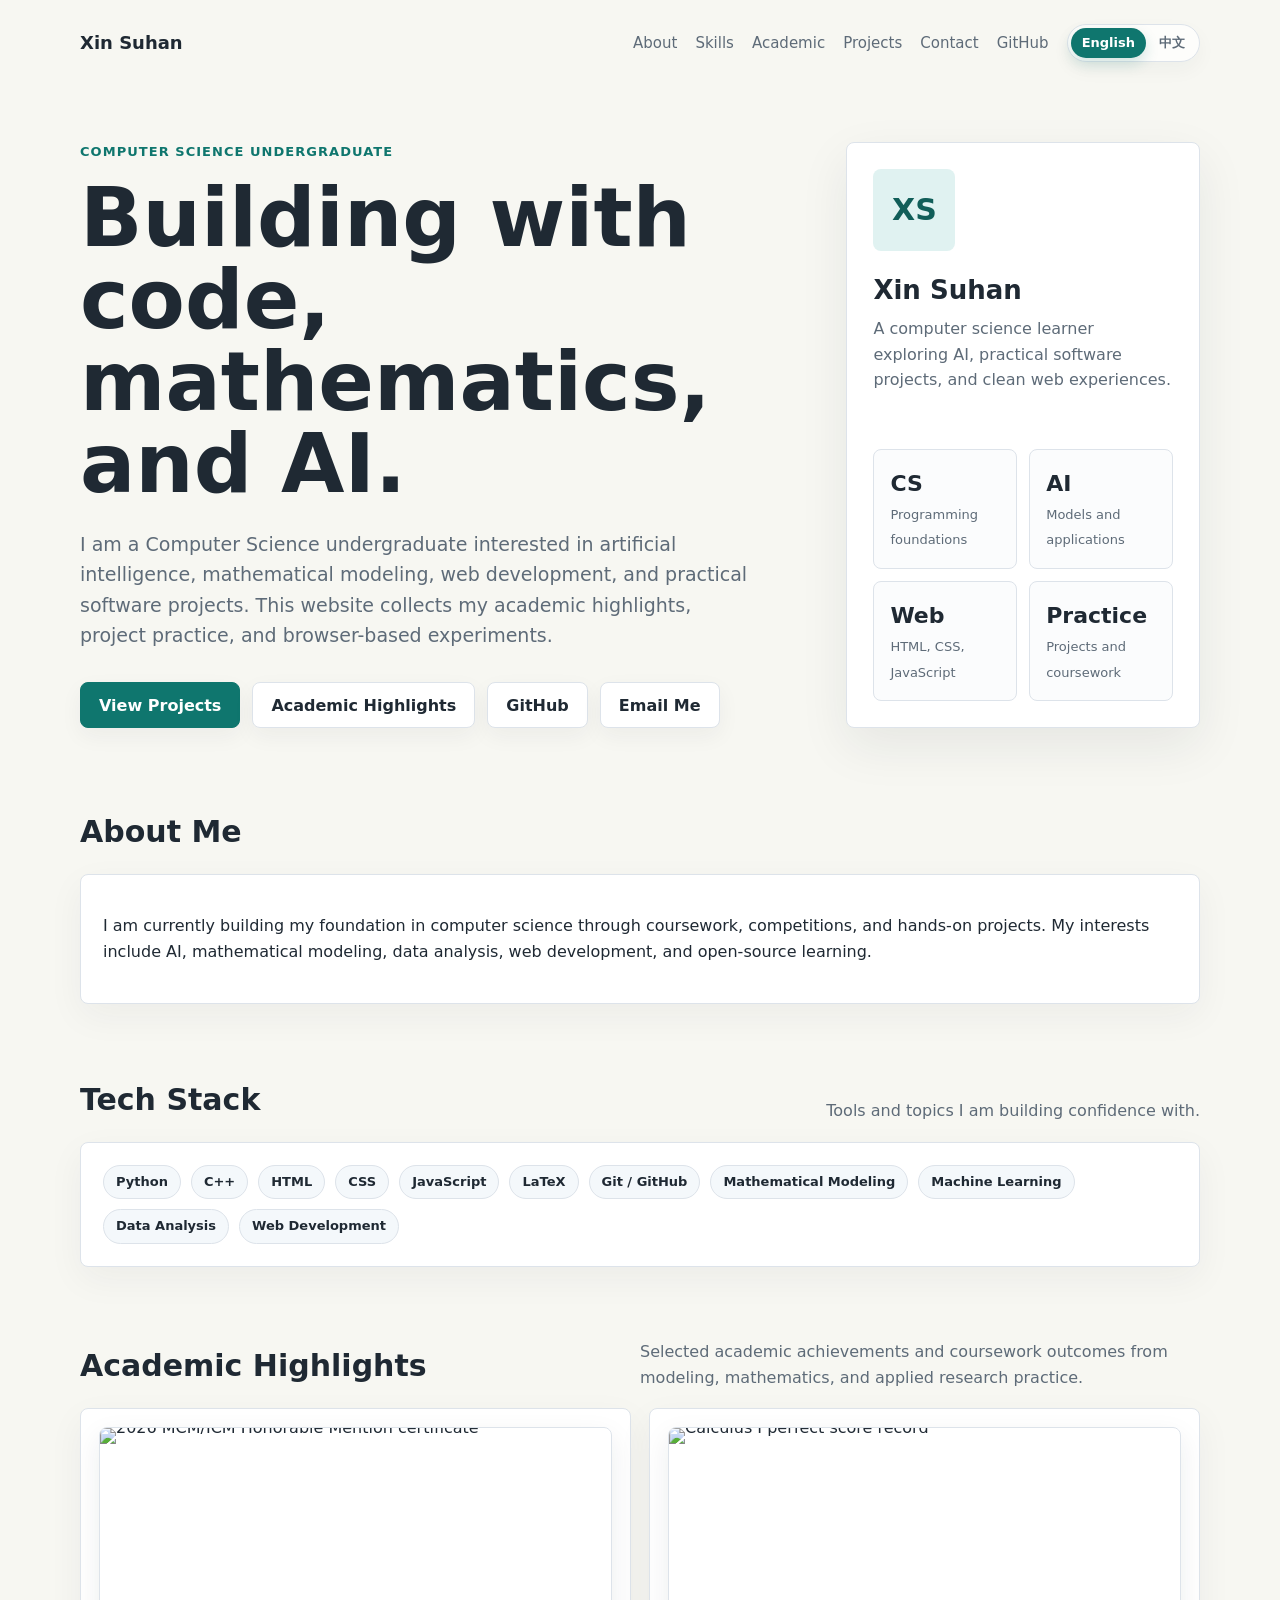
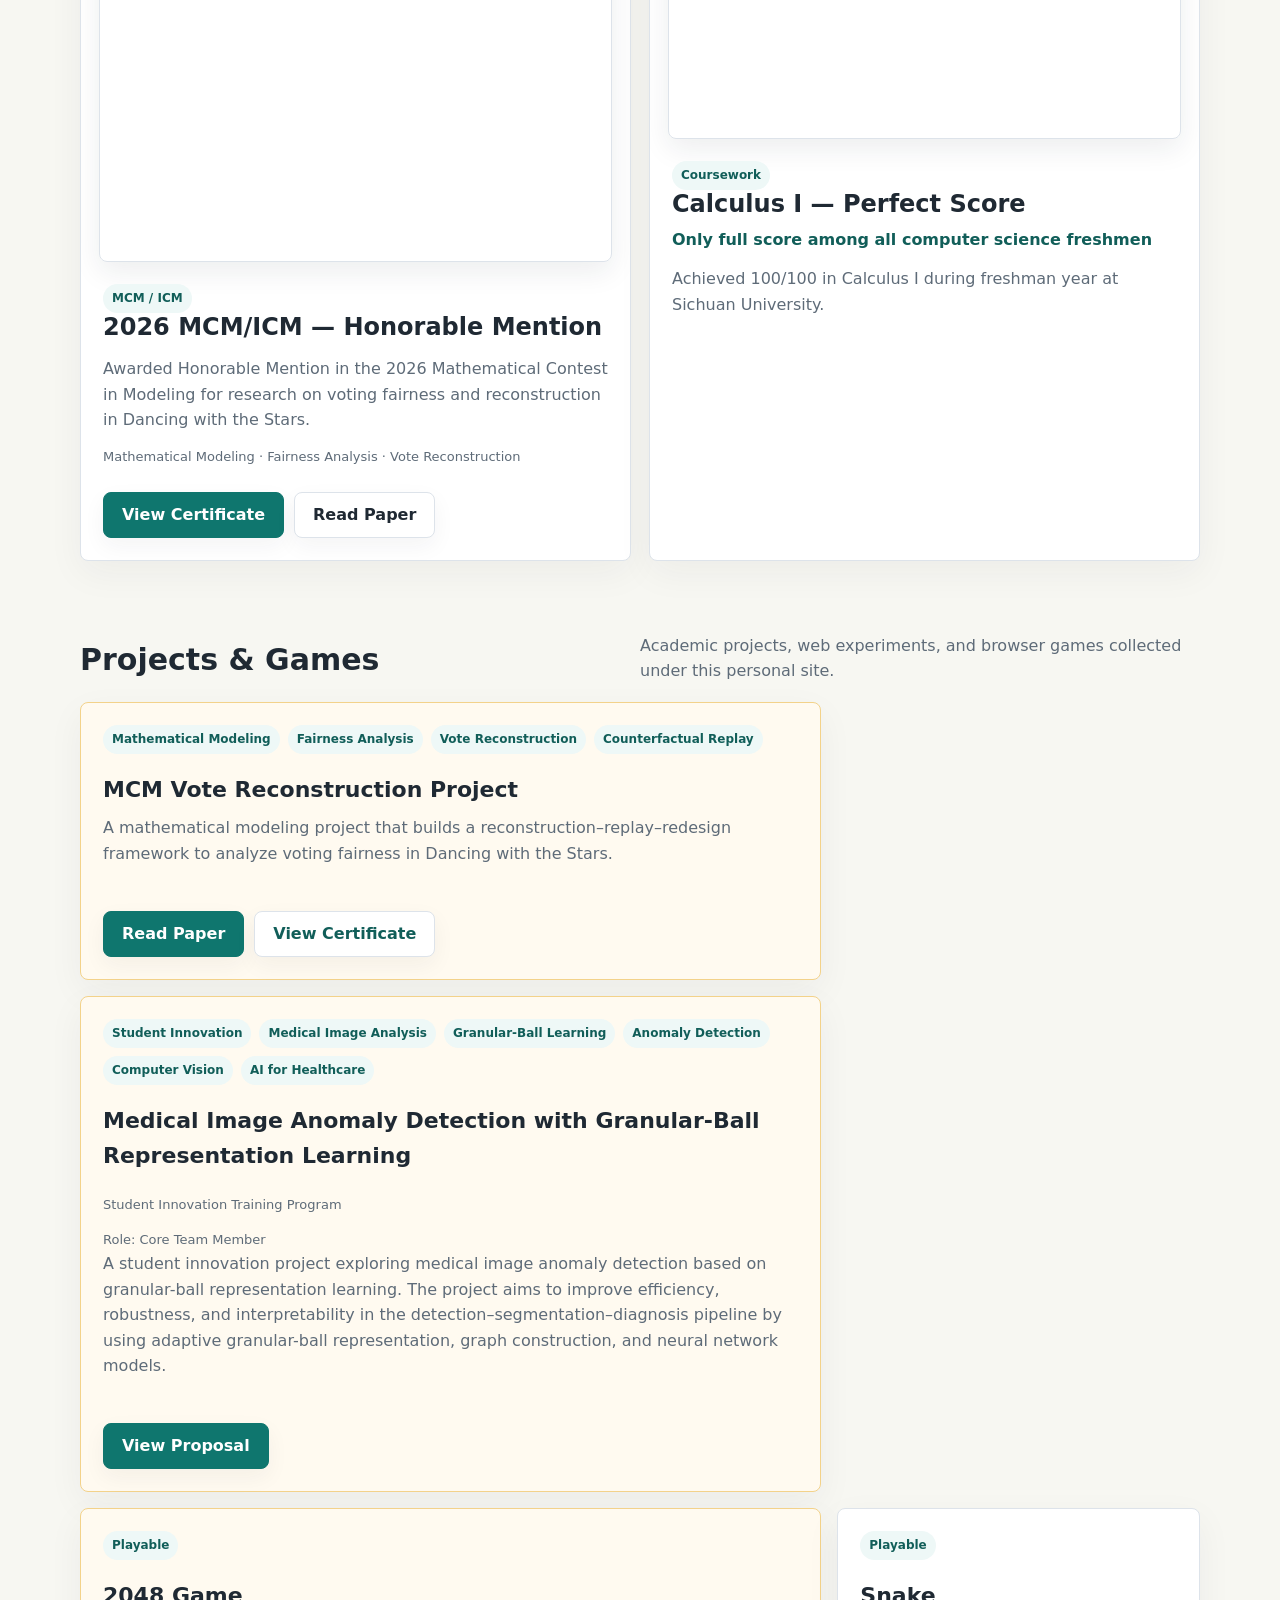
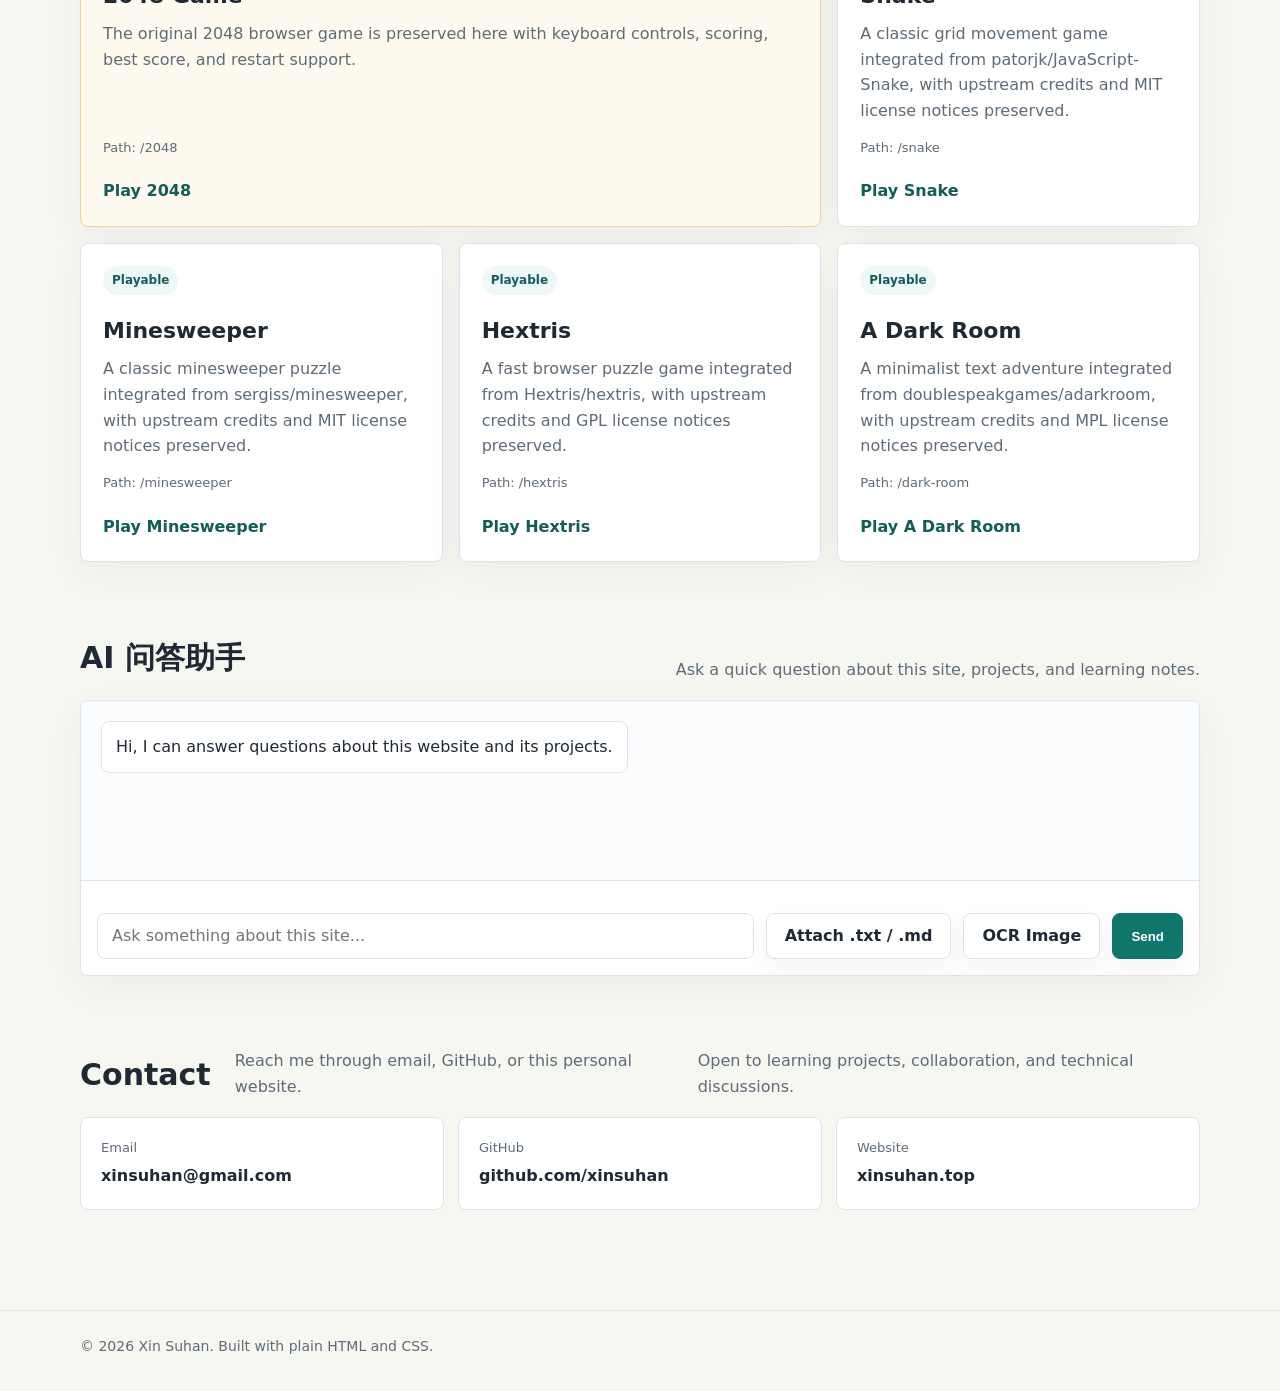
==== commit 874a71c6: "Add image OCR proxy to AI assistant" ====
--- a/index.html
+++ b/index.html
@@ -412,6 +412,93 @@
       margin-top: 24px;
     }
 
+    .ai-section {
+      display: block;
+      position: static;
+      visibility: visible;
+      opacity: 1;
+      clear: both;
+    }
+
+    .ai-card {
+      display: block;
+      border: 1px solid var(--line);
+      border-radius: 8px;
+      background: var(--panel);
+      box-shadow: 0 12px 36px rgba(31, 41, 51, 0.05);
+      overflow: hidden;
+    }
+
+    .ai-chat {
+      min-height: 180px;
+      max-height: 360px;
+      overflow-y: auto;
+      padding: 20px;
+      background: #fbfcfd;
+      border-bottom: 1px solid var(--line);
+    }
+
+    .ai-message {
+      width: fit-content;
+      max-width: min(760px, 100%);
+      margin: 0 0 12px;
+      padding: 12px 14px;
+      border-radius: 8px;
+      color: var(--text);
+      background: #ffffff;
+      border: 1px solid var(--line);
+      white-space: pre-wrap;
+    }
+
+    .ai-message.user {
+      margin-left: auto;
+      background: #e0f2f1;
+      border-color: #b7d9d5;
+    }
+
+    .ai-message.error {
+      color: #8a2f2f;
+      background: #fff1f1;
+      border-color: #f2c5c5;
+    }
+
+    .ai-form {
+      display: flex;
+      gap: 12px;
+      padding: 16px;
+      background: var(--panel);
+    }
+
+    .ai-input {
+      flex: 1;
+      min-width: 0;
+      min-height: 46px;
+      padding: 0 14px;
+      border: 1px solid var(--line);
+      border-radius: 8px;
+      background: #ffffff;
+      color: var(--text);
+      font: inherit;
+    }
+
+    .ai-input:focus {
+      outline: 2px solid rgba(15, 118, 110, 0.16);
+      border-color: var(--primary);
+    }
+
+    .ai-file-input {
+      position: absolute;
+      width: 1px;
+      height: 1px;
+      opacity: 0;
+      pointer-events: none;
+    }
+
+    .ai-file-status {
+      padding: 16px 16px 0;
+      color: var(--muted);
+      font-size: 13px;
+    }
     .contact {
       display: grid;
       grid-template-columns: 1fr 1fr 1fr;
@@ -524,6 +611,13 @@
 
       .academic-description {
         font-size: 16px;
+      }
+      .ai-form {
+        flex-direction: column;
+      }
+
+      .ai-form .button {
+        width: 100%;
       }
     }
   </style>
@@ -801,6 +895,38 @@
       </div>
     </section>
 
+    <section class="ai-section" id="ai-assistant" aria-labelledby="ai-title">
+      <div class="section-head">
+        <h2 id="ai-title">AI 问答助手</h2>
+        <p data-i18n="aiDescription">Ask a quick question about this site, projects, and learning notes.</p>
+      </div>
+
+      <div class="ai-card">
+        <div class="ai-chat" id="ai-chat" aria-live="polite">
+          <p class="ai-message" data-i18n="aiWelcome">
+            Hi, I can answer questions about this website and its projects.
+          </p>
+        </div>
+        <div class="ai-file-status" id="ai-file-status" aria-live="polite"></div>
+        <form class="ai-form" id="ai-form">
+          <input
+            class="ai-input"
+            id="ai-input"
+            name="message"
+            type="text"
+            maxlength="1000"
+            autocomplete="off"
+            data-i18n-placeholder="aiPlaceholder"
+            placeholder="Ask something about this site..."
+          >
+          <input class="ai-file-input" id="ai-file" type="file" accept=".txt,.md,text/plain,text/markdown">
+          <label class="button" for="ai-file" data-i18n="aiAttachFile">Attach .txt / .md</label>
+          <input class="ai-file-input" id="ai-image" type="file" accept="image/png,image/jpeg,image/webp">
+          <label class="button" for="ai-image" data-i18n="aiAttachImage">OCR Image</label>
+          <button class="button primary" type="submit" id="ai-send" data-i18n="aiSend">Send</button>
+        </form>
+      </div>
+    </section>
     <section id="contact" aria-labelledby="contact-title">
       <div class="section-head">
         <h2 id="contact-title" data-i18n="contactTitle">Contact</h2>
@@ -933,7 +1059,24 @@
             "A minimalist text adventure integrated from doublespeakgames/adarkroom, with upstream credits and MPL license notices preserved.",
           pathDarkRoom: "Path: /dark-room",
           buttonPlayDarkRoom: "Play A Dark Room",
-          contactTitle: "Contact",
+          aiTitle: "AI 问答助手",
+          aiDescription: "Ask a quick question about this site, projects, and learning notes.",
+          aiWelcome: "Hi, I can answer questions about this website and its projects.",
+          aiPlaceholder: "Ask something about this site...",
+          aiSend: "Send",
+          aiAttachFile: "Attach .txt / .md",
+          aiFileReady: "Attached: {name}",
+          aiFileTooLarge: "File is too large. Please upload a .txt or .md file under 1MB.",
+          aiFileUnsupported: "Only .txt and .md files are supported.",
+          aiFileReadError: "Could not read this file. Please try another .txt or .md file.",
+          aiAttachImage: "OCR Image",
+          aiOcrReading: "Running OCR...",
+          aiOcrDone: "OCR completed: {name}",
+          aiOcrFailed: "OCR failed. Please try another image.",
+          aiImageTooLarge: "Image is too large. Please upload a PNG, JPG, JPEG, or WEBP image under 5MB.",
+          aiImageUnsupported: "Only PNG, JPG, JPEG, and WEBP images are supported for OCR.",
+          aiThinking: "Thinking...",
+          aiError: "The AI service is temporarily unavailable. Please try again later.",          contactTitle: "Contact",
           contactDescription: "Reach me through email, GitHub, or this personal website.",
           contactNote: "Open to learning projects, collaboration, and technical discussions.",
           contactEmailLabel: "Email",
@@ -1038,7 +1181,24 @@
             "集成自 doublespeakgames/adarkroom 的极简文字冒险游戏，保留上游署名与 MPL 许可声明。",
           pathDarkRoom: "路径：/dark-room",
           buttonPlayDarkRoom: "开始 A Dark Room",
-          contactTitle: "联系",
+          aiTitle: "AI 问答助手",
+          aiDescription: "可以快速提问这个网站、项目和学习记录相关的问题。",
+          aiWelcome: "你好，我可以回答关于这个网站和项目的问题。",
+          aiPlaceholder: "输入你想问的问题...",
+          aiSend: "发送",
+          aiAttachFile: "上传 .txt / .md",
+          aiFileReady: "已上传：{name}",
+          aiFileTooLarge: "文件太大，请上传 1MB 以内的 .txt 或 .md 文件。",
+          aiFileUnsupported: "目前只支持 .txt 和 .md 文件。",
+          aiFileReadError: "无法读取该文件，请换一个 .txt 或 .md 文件。",
+          aiAttachImage: "图片 OCR",
+          aiOcrReading: "正在 OCR...",
+          aiOcrDone: "OCR 完成：{name}",
+          aiOcrFailed: "OCR 失败，请换一张图片再试。",
+          aiImageTooLarge: "图片太大，请上传 5MB 以内的 PNG、JPG、JPEG 或 WEBP 图片。",
+          aiImageUnsupported: "图片 OCR 仅支持 PNG、JPG、JPEG 和 WEBP。",
+          aiThinking: "正在思考...",
+          aiError: "AI 服务暂时不可用，请稍后再试。",          contactTitle: "联系",
           contactDescription: "可通过邮件、GitHub 或个人网站联系我。",
           contactNote: "欢迎交流学习项目、合作想法和技术问题。",
           contactEmailLabel: "邮箱",
@@ -1054,6 +1214,14 @@
         return value === "zh" ? "zh" : "en";
       }
 
+      function currentLang() {
+        return document.documentElement.lang === "zh-CN" ? "zh" : "en";
+      }
+
+      function t(key) {
+        const dictionary = translations[currentLang()] || translations.en;
+        return dictionary[key] || translations.en[key] || "";
+      }
       function applyTranslations(lang) {
         const dictionary = translations[lang] || translations.en;
         document.documentElement.lang = lang === "zh" ? "zh-CN" : "en";
@@ -1070,6 +1238,13 @@
           }
         });
 
+        document.querySelectorAll("[data-i18n-placeholder]").forEach((element) => {
+          const key = element.getAttribute("data-i18n-placeholder");
+          const text = dictionary[key];
+          if (text) {
+            element.setAttribute("placeholder", text);
+          }
+        });
         buttons.forEach((button) => {
           const isActive = button.getAttribute("data-lang-option") === lang;
           button.classList.toggle("active", isActive);
@@ -1095,6 +1270,206 @@
         });
       });
 
+      const chat = document.getElementById("ai-chat");
+      const form = document.getElementById("ai-form");
+      const input = document.getElementById("ai-input");
+      const sendButton = document.getElementById("ai-send");
+      const fileInput = document.getElementById("ai-file");
+      const imageInput = document.getElementById("ai-image");
+      const fileStatus = document.getElementById("ai-file-status");
+      const conversationMessages = [];
+      const MAX_HISTORY_TURNS = 6;
+      const MAX_FILE_SIZE_BYTES = 1024 * 1024;
+      const MAX_IMAGE_SIZE_BYTES = 5 * 1024 * 1024;
+      const MAX_FILE_CONTEXT_CHARS = 8000;
+      let fileContext = null;
+
+      function trimConversationHistory() {
+        const maxMessages = MAX_HISTORY_TURNS * 2;
+        if (conversationMessages.length > maxMessages) {
+          conversationMessages.splice(0, conversationMessages.length - maxMessages);
+        }
+      }
+
+      function setFileStatus(text, isError) {
+        if (!fileStatus) {
+          return;
+        }
+        fileStatus.textContent = text || "";
+        fileStatus.style.color = isError ? "#8a2f2f" : "";
+      }
+
+      function isSupportedTextFile(file) {
+        return /\.(txt|md)$/i.test(file.name);
+      }
+
+      function isSupportedImageFile(file) {
+        return /\.(png|jpe?g|webp)$/i.test(file.name) && /^image\/(png|jpeg|webp)$/.test(file.type);
+      }
+
+      function addMessage(text, type) {
+        const message = document.createElement("p");
+        message.className = `ai-message ${type || ""}`.trim();
+        message.textContent = text;
+        chat.appendChild(message);
+        chat.scrollTop = chat.scrollHeight;
+        return message;
+      }
+
+      if (fileInput) {
+        fileInput.addEventListener("change", () => {
+          const file = fileInput.files && fileInput.files[0];
+          fileContext = null;
+          setFileStatus("");
+
+          if (!file) {
+            return;
+          }
+
+          if (!isSupportedTextFile(file)) {
+            fileInput.value = "";
+            setFileStatus(t("aiFileUnsupported"), true);
+            return;
+          }
+
+          if (file.size > MAX_FILE_SIZE_BYTES) {
+            fileInput.value = "";
+            setFileStatus(t("aiFileTooLarge"), true);
+            return;
+          }
+
+          const reader = new FileReader();
+          reader.addEventListener("load", () => {
+            const content = String(reader.result || "").slice(0, MAX_FILE_CONTEXT_CHARS);
+            fileContext = {
+              name: file.name,
+              content
+            };
+            setFileStatus(t("aiFileReady").replace("{name}", file.name), false);
+          });
+          reader.addEventListener("error", () => {
+            fileContext = null;
+            fileInput.value = "";
+            setFileStatus(t("aiFileReadError"), true);
+          });
+          reader.readAsText(file);
+        });
+      }
+
+      if (imageInput) {
+        imageInput.addEventListener("change", () => {
+          const file = imageInput.files && imageInput.files[0];
+          fileContext = null;
+          setFileStatus("");
+
+          if (!file) {
+            return;
+          }
+
+          if (!isSupportedImageFile(file)) {
+            imageInput.value = "";
+            setFileStatus(t("aiImageUnsupported"), true);
+            return;
+          }
+
+          if (file.size > MAX_IMAGE_SIZE_BYTES) {
+            imageInput.value = "";
+            setFileStatus(t("aiImageTooLarge"), true);
+            return;
+          }
+
+          setFileStatus(t("aiOcrReading"), false);
+          const reader = new FileReader();
+          reader.addEventListener("load", async () => {
+            try {
+              const dataUrl = String(reader.result || "");
+              const response = await fetch("/api/ocr", {
+                method: "POST",
+                headers: {
+                  "Content-Type": "application/json"
+                },
+                body: JSON.stringify({ img: dataUrl })
+              });
+
+              if (!response.ok) {
+                throw new Error("OCR request failed");
+              }
+
+              const data = await response.json();
+              const text = typeof data.text === "string" ? data.text.trim() : "";
+              if (!text) {
+                throw new Error("Empty OCR response");
+              }
+
+              fileContext = {
+                name: file.name,
+                content: text.slice(0, MAX_FILE_CONTEXT_CHARS)
+              };
+              setFileStatus(t("aiOcrDone").replace("{name}", file.name), false);
+            } catch (error) {
+              fileContext = null;
+              imageInput.value = "";
+              setFileStatus(t("aiOcrFailed"), true);
+            }
+          });
+          reader.addEventListener("error", () => {
+            fileContext = null;
+            imageInput.value = "";
+            setFileStatus(t("aiOcrFailed"), true);
+          });
+          reader.readAsDataURL(file);
+        });
+      }
+
+      if (form && chat && input && sendButton) {
+        form.addEventListener("submit", async (event) => {
+          event.preventDefault();
+          const message = input.value.trim();
+          if (!message) {
+            return;
+          }
+
+          addMessage(message, "user");
+          input.value = "";
+          input.disabled = true;
+          sendButton.disabled = true;
+          const thinking = addMessage(t("aiThinking"));
+          const history = conversationMessages.slice();
+
+          try {
+            const response = await fetch("/api/chat", {
+              method: "POST",
+              headers: {
+                "Content-Type": "application/json"
+              },
+              body: JSON.stringify({ message, history, fileContext })
+            });
+
+            if (!response.ok) {
+              throw new Error("Chat request failed");
+            }
+
+            const data = await response.json();
+            if (!data.reply) {
+              throw new Error("Empty chat response");
+            }
+
+            thinking.textContent = data.reply;
+            conversationMessages.push(
+              { role: "user", content: message },
+              { role: "assistant", content: data.reply }
+            );
+            trimConversationHistory();
+          } catch (error) {
+            thinking.textContent = t("aiError");
+            thinking.classList.add("error");
+          } finally {
+            input.disabled = false;
+            sendButton.disabled = false;
+            input.focus();
+          }
+        });
+      }
       setLanguage(initialLang, false);
     })();
   </script>
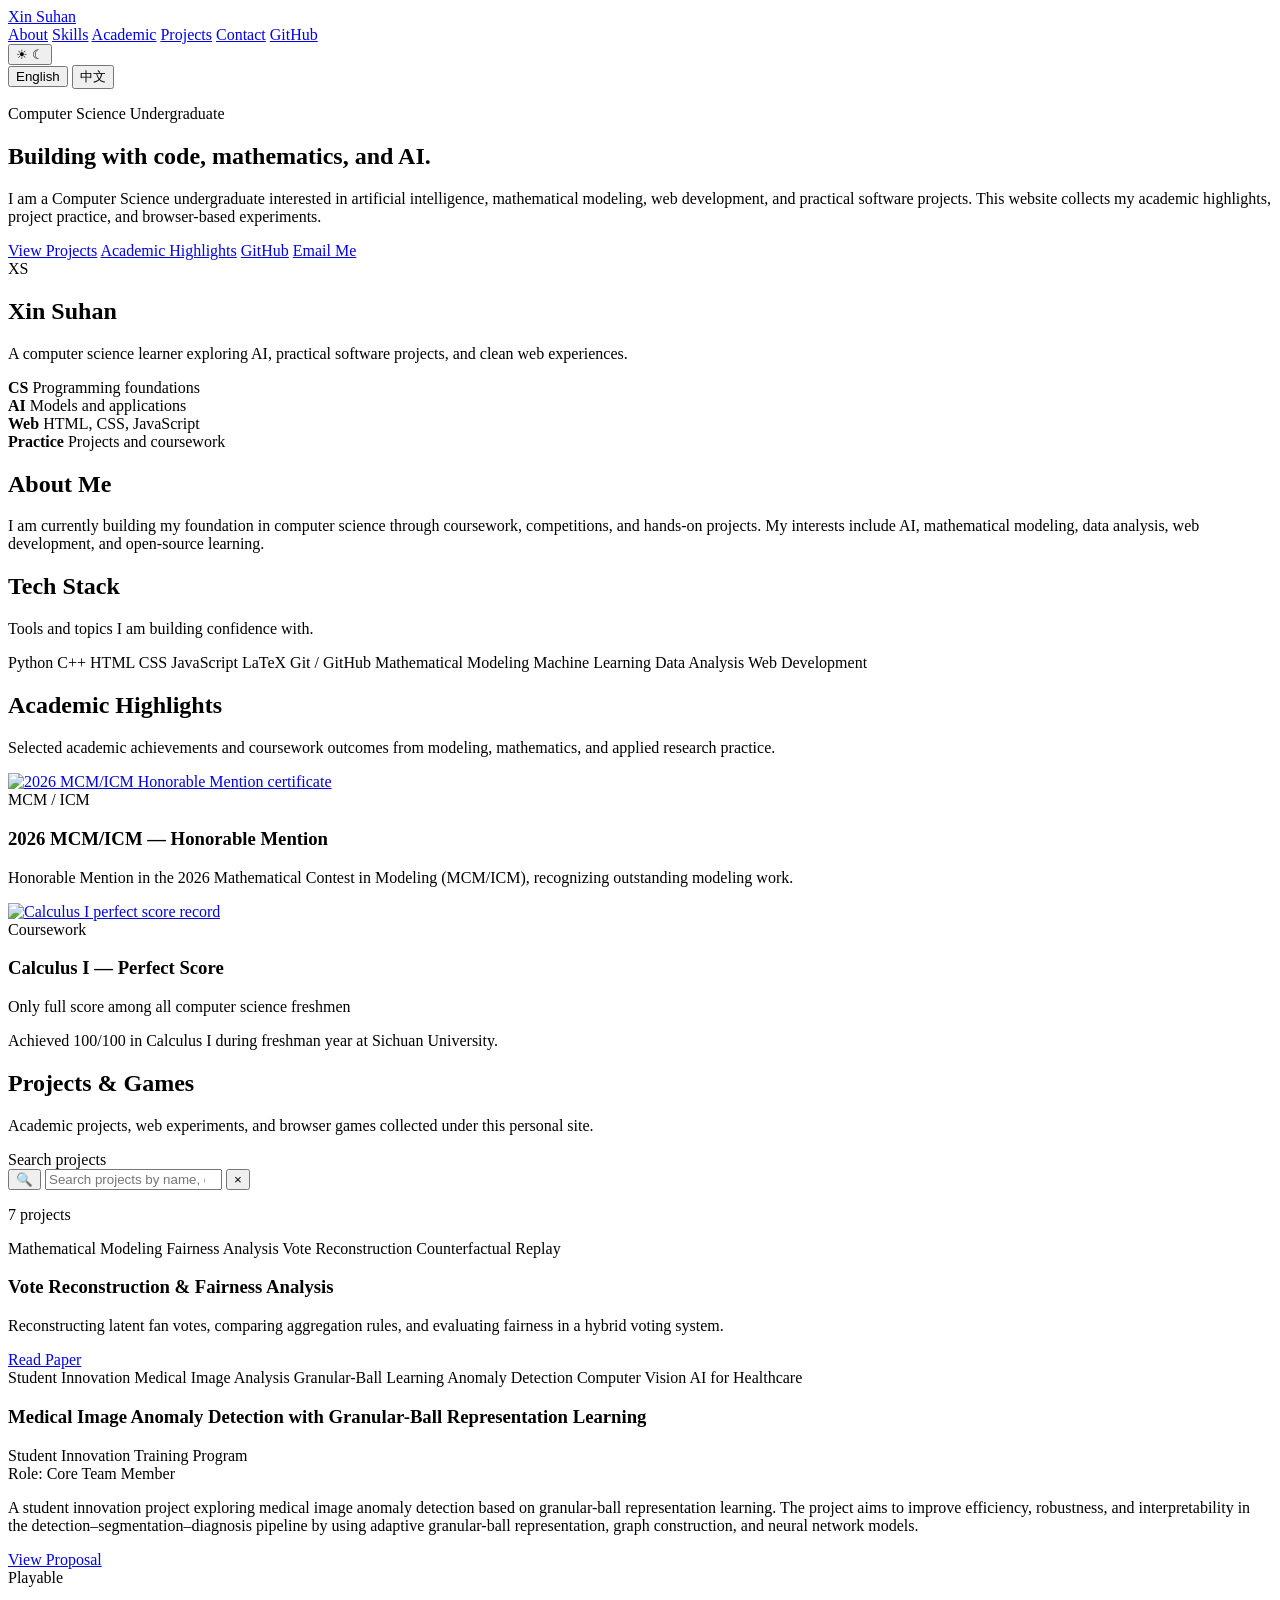
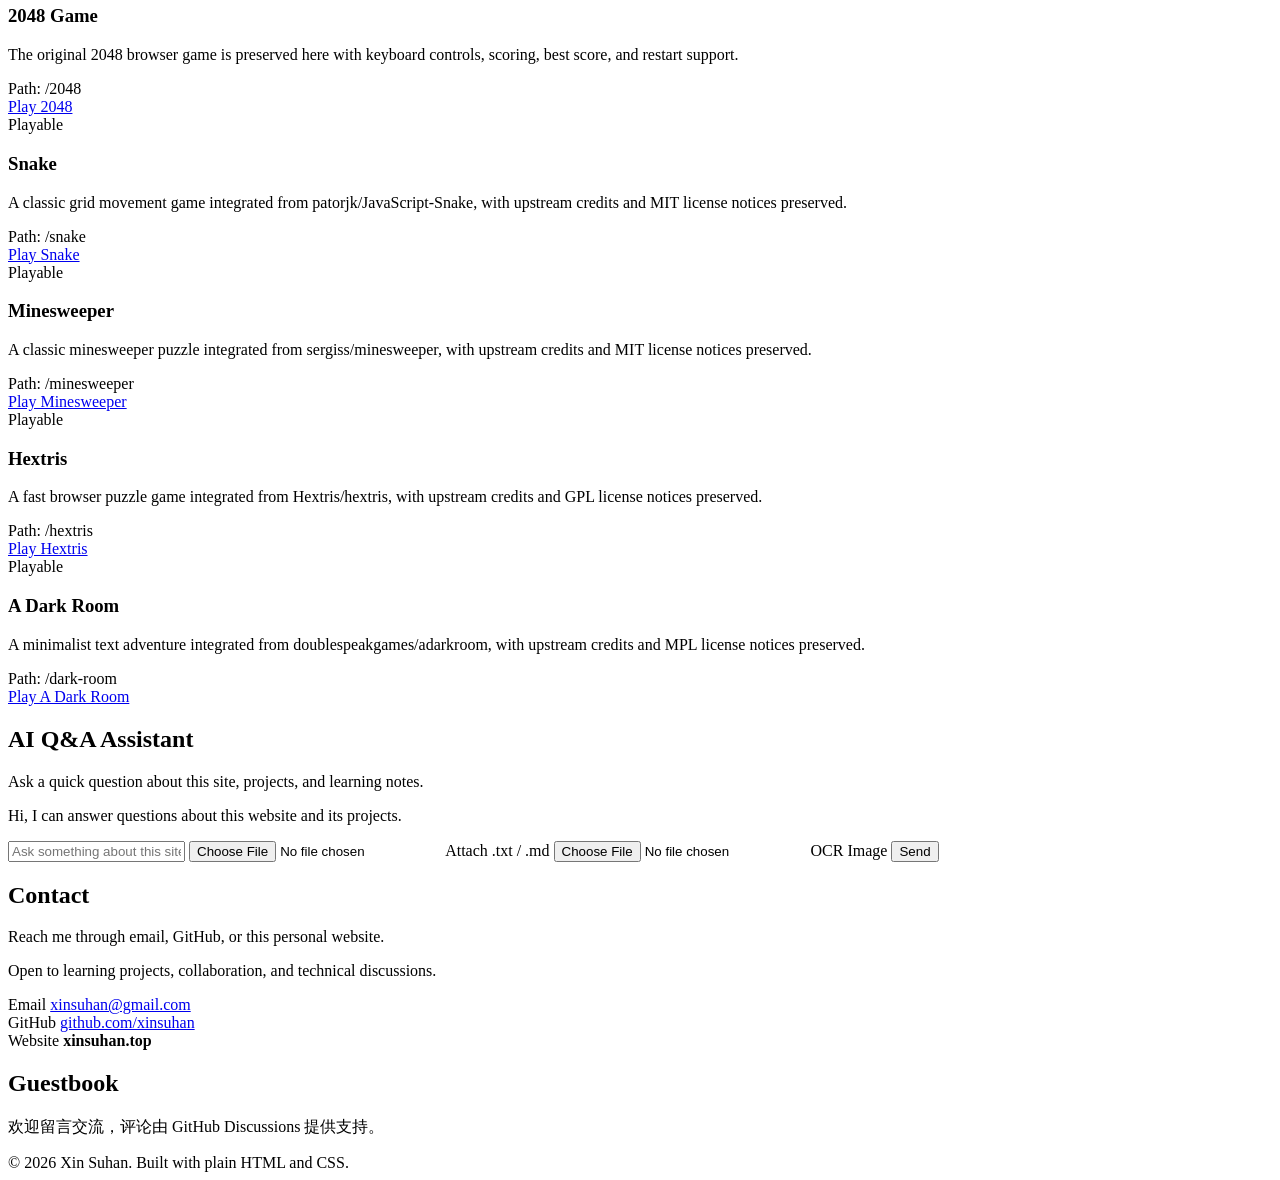
==== commit 84a26e9b: "Simplify MCM academic highlight layout" ====
--- a/index.html
+++ b/index.html
@@ -1,631 +1,31 @@
 <!DOCTYPE html>
-<html lang="en">
+<html lang="en" data-api-base="">
 <head>
   <meta charset="utf-8">
   <meta name="viewport" content="width=device-width, initial-scale=1">
   <meta name="description" content="Xin Suhan - CS / AI student learning programming, web development, AI, and project practice." data-i18n="metaDescription">
   <title data-i18n="pageTitle">Xin Suhan | CS / AI Student</title>
+  <script>
+    (function () {
+      try {
+        var savedTheme = localStorage.getItem("homeTheme");
+        var systemTheme = window.matchMedia("(prefers-color-scheme: dark)").matches ? "dark" : "light";
+        document.documentElement.setAttribute("data-theme", savedTheme === "dark" || savedTheme === "light" ? savedTheme : systemTheme);
+      } catch (error) {
+        document.documentElement.setAttribute("data-theme", "light");
+      }
+    })();
+  </script>
   <link rel="shortcut icon" href="favicon.ico">
-  <style>
-    :root {
-      --bg: #f7f7f2;
-      --panel: #ffffff;
-      --text: #1f2933;
-      --muted: #5e6b78;
-      --line: #dde3ea;
-      --primary: #0f766e;
-      --primary-dark: #115e59;
-      --accent: #f59e0b;
-      --shadow: 0 18px 50px rgba(31, 41, 51, 0.08);
-    }
-
-    * {
-      box-sizing: border-box;
-    }
-
-    body {
-      margin: 0;
-      background: var(--bg);
-      color: var(--text);
-      font-family: Inter, ui-sans-serif, system-ui, -apple-system, BlinkMacSystemFont, "Segoe UI", sans-serif;
-      line-height: 1.6;
-    }
-
-    a {
-      color: inherit;
-      text-decoration: none;
-    }
-
-    .site {
-      width: min(1120px, calc(100% - 40px));
-      margin: 0 auto;
-    }
-
-    .nav {
-      display: flex;
-      align-items: center;
-      justify-content: space-between;
-      padding: 24px 0;
-    }
-
-    .brand {
-      font-size: 18px;
-      font-weight: 800;
-      letter-spacing: 0;
-    }
-
-    .nav-links {
-      display: flex;
-      flex-wrap: wrap;
-      gap: 18px;
-      color: var(--muted);
-      font-size: 15px;
-    }
-
-    .nav-links a:hover {
-      color: var(--primary);
-    }
-
-    .nav-right {
-      display: flex;
-      align-items: center;
-      gap: 18px;
-    }
-
-    .language-switch {
-      display: inline-flex;
-      align-items: center;
-      gap: 2px;
-      padding: 3px;
-      border: 1px solid var(--line);
-      border-radius: 999px;
-      background: rgba(255, 255, 255, 0.72);
-      box-shadow: 0 8px 20px rgba(31, 41, 51, 0.04);
-    }
-
-    .lang-button {
-      min-height: 30px;
-      padding: 0 11px;
-      border: 0;
-      border-radius: 999px;
-      background: transparent;
-      color: var(--muted);
-      font: inherit;
-      font-size: 13px;
-      font-weight: 750;
-      cursor: pointer;
-    }
-
-    .lang-button.active {
-      background: var(--primary);
-      color: #ffffff;
-      box-shadow: 0 6px 14px rgba(15, 118, 110, 0.18);
-    }
-
-    .hero {
-      display: grid;
-      grid-template-columns: minmax(0, 1.35fr) minmax(280px, 0.65fr);
-      gap: 32px;
-      align-items: stretch;
-      padding: 56px 0 44px;
-    }
-
-    .hero-main {
-      display: flex;
-      flex-direction: column;
-      justify-content: center;
-      min-height: 420px;
-    }
-
-    .eyebrow {
-      color: var(--primary);
-      font-weight: 800;
-      margin: 0 0 14px;
-      text-transform: uppercase;
-      font-size: 13px;
-      letter-spacing: 0.08em;
-    }
-
-    h1 {
-      margin: 0;
-      max-width: 760px;
-      font-size: clamp(44px, 8vw, 82px);
-      line-height: 1;
-      letter-spacing: 0;
-    }
-
-    .intro {
-      max-width: 680px;
-      margin: 24px 0 0;
-      color: var(--muted);
-      font-size: 19px;
-    }
-
-    .actions {
-      display: flex;
-      flex-wrap: wrap;
-      gap: 12px;
-      margin-top: 32px;
-    }
-
-    .button {
-      display: inline-flex;
-      align-items: center;
-      justify-content: center;
-      min-height: 46px;
-      padding: 0 18px;
-      border-radius: 8px;
-      border: 1px solid var(--line);
-      background: var(--panel);
-      color: var(--text);
-      font-weight: 750;
-      box-shadow: 0 8px 22px rgba(31, 41, 51, 0.05);
-    }
-
-    .button.primary {
-      border-color: var(--primary);
-      background: var(--primary);
-      color: #ffffff;
-    }
-
-    .button:hover {
-      transform: translateY(-1px);
-    }
-
-    .profile-card {
-      display: flex;
-      flex-direction: column;
-      justify-content: space-between;
-      min-height: 420px;
-      padding: 26px;
-      border: 1px solid var(--line);
-      border-radius: 8px;
-      background: var(--panel);
-      box-shadow: var(--shadow);
-    }
-
-    .profile-mark {
-      display: grid;
-      place-items: center;
-      width: 82px;
-      height: 82px;
-      border-radius: 8px;
-      background: #e0f2f1;
-      color: var(--primary-dark);
-      font-size: 30px;
-      font-weight: 900;
-    }
-
-    .profile-card h2 {
-      margin: 24px 0 10px;
-      font-size: 26px;
-      line-height: 1.2;
-    }
-
-    .profile-card p {
-      margin: 0;
-      color: var(--muted);
-    }
-
-    .stats {
-      display: grid;
-      grid-template-columns: repeat(2, 1fr);
-      gap: 12px;
-      margin-top: 26px;
-    }
-
-    .stat {
-      padding: 16px;
-      border: 1px solid var(--line);
-      border-radius: 8px;
-      background: #fbfcfd;
-    }
-
-    .stat strong {
-      display: block;
-      font-size: 22px;
-    }
-
-    .stat span {
-      color: var(--muted);
-      font-size: 13px;
-    }
-
-    section {
-      padding: 36px 0;
-    }
-
-    .section-head {
-      display: flex;
-      align-items: end;
-      justify-content: space-between;
-      gap: 24px;
-      margin-bottom: 18px;
-    }
-
-    .section-head h2 {
-      margin: 0;
-      font-size: 30px;
-    }
-
-    .section-head p {
-      max-width: 560px;
-      margin: 0;
-      color: var(--muted);
-    }
-
-    .project-grid {
-      display: grid;
-      grid-template-columns: repeat(3, minmax(0, 1fr));
-      gap: 16px;
-    }
-
-    .project-card {
-      display: flex;
-      flex-direction: column;
-      min-height: 230px;
-      padding: 22px;
-      border: 1px solid var(--line);
-      border-radius: 8px;
-      background: var(--panel);
-      box-shadow: 0 12px 36px rgba(31, 41, 51, 0.05);
-    }
-
-    .project-card.featured {
-      grid-column: span 2;
-      background: #fffaf0;
-      border-color: #f3d28a;
-    }
-
-    .tag {
-      align-self: flex-start;
-      padding: 5px 9px;
-      border-radius: 999px;
-      background: #eef8f7;
-      color: var(--primary-dark);
-      font-size: 12px;
-      font-weight: 800;
-    }
-
-    .project-card h3 {
-      margin: 18px 0 8px;
-      font-size: 22px;
-    }
-
-    .project-card p {
-      margin: 0;
-      color: var(--muted);
-      flex: 1;
-    }
-
-    .project-card a {
-      margin-top: 20px;
-      color: var(--primary-dark);
-      font-weight: 800;
-    }
-
-    .project-meta {
-      margin-top: 14px;
-      color: var(--muted);
-      font-size: 13px;
-    }
-
-    .tag-row {
-      display: flex;
-      flex-wrap: wrap;
-      gap: 8px;
-    }
-
-    .about-card,
-    .skills-card {
-      padding: 22px;
-      border: 1px solid var(--line);
-      border-radius: 8px;
-      background: var(--panel);
-      box-shadow: 0 12px 36px rgba(31, 41, 51, 0.05);
-    }
-
-    .skills-grid {
-      display: flex;
-      flex-wrap: wrap;
-      gap: 10px;
-    }
-
-    .skill-pill {
-      padding: 6px 12px;
-      border-radius: 999px;
-      border: 1px solid var(--line);
-      background: #f4f8fb;
-      font-size: 13px;
-      font-weight: 700;
-      color: var(--text);
-    }
-
-    .academic-grid {
-      display: grid;
-      grid-template-columns: repeat(2, minmax(0, 1fr));
-      gap: 18px;
-    }
-
-    .academic-card {
-      display: flex;
-      flex-direction: column;
-      overflow: hidden;
-      border: 1px solid var(--line);
-      border-radius: 8px;
-      background: var(--panel);
-      box-shadow: 0 12px 36px rgba(31, 41, 51, 0.05);
-      transition: transform 180ms ease, box-shadow 180ms ease, border-color 180ms ease;
-    }
-
-    .academic-card:hover {
-      transform: translateY(-2px);
-      border-color: #b7c6d4;
-      box-shadow: var(--shadow);
-    }
-
-    .academic-media {
-      display: block;
-      border-radius: 8px;
-      line-height: 0;
-      margin: 18px 18px 0;
-    }
-
-    .academic-image {
-      display: block;
-      width: 100%;
-      height: auto;
-      border: 1px solid var(--line);
-      border-radius: 8px;
-      box-shadow: 0 10px 28px rgba(31, 41, 51, 0.08);
-    }
-
-    .academic-body {
-      display: flex;
-      flex-direction: column;
-      flex: 1;
-      padding: 22px;
-    }
-
-    .academic-body h3 {
-      margin: 0;
-      font-size: 24px;
-      line-height: 1.2;
-    }
-
-    .academic-subtitle {
-      margin: 8px 0 0;
-      color: var(--primary-dark);
-      font-weight: 800;
-    }
-
-    .academic-description {
-      margin: 14px 0 0;
-      color: var(--muted);
-      flex: 1;
-    }
-
-    .academic-actions {
-      display: flex;
-      flex-wrap: wrap;
-      gap: 10px;
-      margin-top: 24px;
-    }
-
-    .ai-section {
-      display: block;
-      position: static;
-      visibility: visible;
-      opacity: 1;
-      clear: both;
-    }
-
-    .ai-card {
-      display: block;
-      border: 1px solid var(--line);
-      border-radius: 8px;
-      background: var(--panel);
-      box-shadow: 0 12px 36px rgba(31, 41, 51, 0.05);
-      overflow: hidden;
-    }
-
-    .ai-chat {
-      min-height: 180px;
-      max-height: 360px;
-      overflow-y: auto;
-      padding: 20px;
-      background: #fbfcfd;
-      border-bottom: 1px solid var(--line);
-    }
-
-    .ai-message {
-      width: fit-content;
-      max-width: min(760px, 100%);
-      margin: 0 0 12px;
-      padding: 12px 14px;
-      border-radius: 8px;
-      color: var(--text);
-      background: #ffffff;
-      border: 1px solid var(--line);
-      white-space: pre-wrap;
-    }
-
-    .ai-message.user {
-      margin-left: auto;
-      background: #e0f2f1;
-      border-color: #b7d9d5;
-    }
-
-    .ai-message.error {
-      color: #8a2f2f;
-      background: #fff1f1;
-      border-color: #f2c5c5;
-    }
-
-    .ai-form {
-      display: flex;
-      gap: 12px;
-      padding: 16px;
-      background: var(--panel);
-    }
-
-    .ai-input {
-      flex: 1;
-      min-width: 0;
-      min-height: 46px;
-      padding: 0 14px;
-      border: 1px solid var(--line);
-      border-radius: 8px;
-      background: #ffffff;
-      color: var(--text);
-      font: inherit;
-    }
-
-    .ai-input:focus {
-      outline: 2px solid rgba(15, 118, 110, 0.16);
-      border-color: var(--primary);
-    }
-
-    .ai-file-input {
-      position: absolute;
-      width: 1px;
-      height: 1px;
-      opacity: 0;
-      pointer-events: none;
-    }
-
-    .ai-file-status {
-      padding: 16px 16px 0;
-      color: var(--muted);
-      font-size: 13px;
-    }
-    .contact {
-      display: grid;
-      grid-template-columns: 1fr 1fr 1fr;
-      gap: 14px;
-      padding-bottom: 64px;
-    }
-
-    .contact-item {
-      padding: 20px;
-      border: 1px solid var(--line);
-      border-radius: 8px;
-      background: var(--panel);
-    }
-
-    .contact-item span {
-      display: block;
-      color: var(--muted);
-      font-size: 13px;
-      margin-bottom: 4px;
-    }
-
-    .contact-item a,
-    .contact-item strong {
-      font-weight: 800;
-      overflow-wrap: anywhere;
-    }
-
-    footer {
-      border-top: 1px solid var(--line);
-      padding: 24px 0 34px;
-      color: var(--muted);
-      font-size: 14px;
-    }
-
-    @media (max-width: 860px) {
-      .hero,
-      .contact {
-        grid-template-columns: 1fr;
-      }
-
-      .hero {
-        padding-top: 28px;
-      }
-
-      .hero-main,
-      .profile-card {
-        min-height: auto;
-      }
-
-      .project-grid {
-        grid-template-columns: repeat(2, minmax(0, 1fr));
-      }
-
-      .academic-grid {
-        grid-template-columns: 1fr;
-      }
-    }
-
-    @media (max-width: 560px) {
-      .site {
-        width: min(100% - 28px, 1120px);
-      }
-
-      .nav {
-        align-items: flex-start;
-        gap: 14px;
-        flex-direction: column;
-      }
-
-      .nav-links {
-        width: 100%;
-        justify-content: flex-start;
-        gap: 10px;
-      }
-
-      .nav-right {
-        width: 100%;
-        flex-direction: column;
-        align-items: flex-start;
-        gap: 12px;
-      }
-
-      .intro {
-        font-size: 17px;
-      }
-
-      .section-head {
-        display: block;
-      }
-
-      .section-head p {
-        margin-top: 8px;
-      }
-
-      .project-grid {
-        grid-template-columns: 1fr;
-      }
-
-      .project-card.featured {
-        grid-column: auto;
-      }
-
-      .stats {
-        grid-template-columns: 1fr;
-      }
-
-      .academic-body h3 {
-        font-size: 21px;
-      }
-
-      .academic-description {
-        font-size: 16px;
-      }
-      .ai-form {
-        flex-direction: column;
-      }
-
-      .ai-form .button {
-        width: 100%;
-      }
-    }
-  </style>
+  <link rel="stylesheet" href="https://cdn.jsdelivr.net/npm/katex@0.16.11/dist/katex.min.css" crossorigin="anonymous">
+  <script defer src="https://cdn.jsdelivr.net/npm/katex@0.16.11/dist/katex.min.js" crossorigin="anonymous"></script>
+  <script defer src="https://cdn.jsdelivr.net/npm/katex@0.16.11/dist/contrib/auto-render.min.js" crossorigin="anonymous"></script>
+  <link rel="stylesheet" href="./css/site.css">
 </head>
 <body>
   <main class="site">
     <nav class="nav" aria-label="Primary navigation">
-      <a class="brand" href="/">Xin Suhan</a>
+      <a class="brand" href="./">Xin Suhan</a>
       <div class="nav-right">
         <div class="nav-links">
           <a href="#about" data-i18n="navAbout">About</a>
@@ -635,6 +35,10 @@
           <a href="#contact" data-i18n="navContact">Contact</a>
           <a href="https://github.com/xinsuhan" data-i18n="navGitHub">GitHub</a>
         </div>
+        <button class="theme-toggle" id="theme-toggle" type="button" aria-label="Switch theme" title="Switch theme">
+          <span class="theme-icon theme-icon-sun" aria-hidden="true">☀</span>
+          <span class="theme-icon theme-icon-moon" aria-hidden="true">☾</span>
+        </button>
         <div class="language-switch" aria-label="Language selector">
           <button class="lang-button active" type="button" data-lang-option="en" aria-pressed="true">English</button>
           <button class="lang-button" type="button" data-lang-option="zh" aria-pressed="false">中文</button>
@@ -736,10 +140,10 @@
 
       <div class="academic-grid">
         <article class="academic-card">
-          <a class="academic-media" href="/assets/mcm-hm.jpg" aria-label="Open full 2026 MCM/ICM Honorable Mention certificate">
+          <a class="academic-media" href="./assets/mcm-hm.jpg" aria-label="Open full 2026 MCM/ICM Honorable Mention certificate">
             <img
               class="academic-image"
-              src="/assets/mcm-hm.jpg"
+              src="./assets/mcm-hm.jpg"
               alt="2026 MCM/ICM Honorable Mention certificate"
               width="1224"
               height="1037"
@@ -751,25 +155,17 @@
             <span class="tag" data-i18n="mcmTag">MCM / ICM</span>
             <h3 data-i18n="mcmTitle">2026 MCM/ICM — Honorable Mention</h3>
             <p class="academic-description" data-i18n="mcmDescription">
-              Awarded Honorable Mention in the 2026 Mathematical Contest in
-              Modeling for research on voting fairness and reconstruction in
-              Dancing with the Stars.
+              Honorable Mention in the 2026 Mathematical Contest in Modeling
+              (MCM/ICM), recognizing outstanding modeling work.
             </p>
-            <div class="project-meta" data-i18n="mcmKeywords">
-              Mathematical Modeling · Fairness Analysis · Vote Reconstruction
-            </div>
-            <div class="academic-actions">
-              <a class="button primary" href="/assets/mcm-hm.jpg" data-i18n="buttonViewCertificate">View Certificate</a>
-              <a class="button" href="/assets/mcm-paper.pdf" data-i18n="buttonReadPaper">Read Paper</a>
-            </div>
           </div>
         </article>
 
         <article class="academic-card">
-          <a class="academic-media" href="/assets/calculus-100.jpg" aria-label="Open full Calculus I perfect score image">
+          <a class="academic-media" href="./assets/calculus-100.jpg" aria-label="Open full Calculus I perfect score image">
             <img
               class="academic-image"
-              src="/assets/calculus-100.jpg"
+              src="./assets/calculus-100.jpg"
               alt="Calculus I perfect score record"
               width="1078"
               height="653"
@@ -799,6 +195,25 @@
         </p>
       </div>
 
+      <div class="project-search" role="search" aria-label="Project search">
+        <label class="project-search-label" for="project-search-input">Search projects</label>
+        <div class="project-search-box">
+          <button class="project-search-icon" id="project-search-submit" type="button" aria-label="Search projects">
+            &#128269;
+          </button>
+          <input
+            class="project-search-input"
+            id="project-search-input"
+            type="search"
+            autocomplete="off"
+            placeholder="Search projects by name, description, or tag"
+          >
+          <button class="project-search-clear" id="project-search-clear" type="button" aria-label="Clear project search">&times;</button>
+        </div>
+        <p class="project-search-count" id="project-search-count" aria-live="polite"></p>
+        <p class="project-search-empty" id="project-search-empty" hidden>未找到相关项目</p>
+      </div>
+
       <div class="project-grid">
         <article class="project-card featured">
           <div class="tag-row">
@@ -807,14 +222,13 @@
             <span class="tag" data-i18n="projectTagVote">Vote Reconstruction</span>
             <span class="tag" data-i18n="projectTagReplay">Counterfactual Replay</span>
           </div>
-          <h3 data-i18n="mcmProjectTitle">MCM Vote Reconstruction Project</h3>
+          <h3 data-i18n="mcmProjectTitle">Vote Reconstruction &amp; Fairness Analysis</h3>
           <p data-i18n="mcmProjectDescription">
-            A mathematical modeling project that builds a reconstruction–replay–redesign
-            framework to analyze voting fairness in Dancing with the Stars.
+            Reconstructing latent fan votes, comparing aggregation rules, and
+            evaluating fairness in a hybrid voting system.
           </p>
           <div class="academic-actions">
-            <a class="button primary" href="/assets/mcm-paper.pdf" data-i18n="buttonReadPaper">Read Paper</a>
-            <a class="button" href="/assets/mcm-hm.jpg" data-i18n="buttonViewCertificate">View Certificate</a>
+            <a class="button primary" href="./assets/mcm-paper.pdf" data-i18n="buttonReadPaper">Read Paper</a>
           </div>
         </article>
         <article class="project-card featured">
@@ -833,7 +247,7 @@
             A student innovation project exploring medical image anomaly detection based on granular-ball representation learning. The project aims to improve efficiency, robustness, and interpretability in the detection–segmentation–diagnosis pipeline by using adaptive granular-ball representation, graph construction, and neural network models.
           </p>
           <div class="academic-actions">
-            <a class="button primary" href="/assets/dachuang-proposal-redacted.pdf" data-i18n="buttonViewRedacted">View Redacted Proposal</a>
+            <a class="button primary" href="./assets/dachuang-proposal-redacted.pdf" data-i18n="buttonViewRedacted">View Redacted Proposal</a>
           </div>
         </article>
         <article class="project-card featured">
@@ -844,7 +258,7 @@
             controls, scoring, best score, and restart support.
           </p>
           <div class="project-meta" data-i18n="path2048">Path: /2048</div>
-          <a href="/2048/" data-i18n="buttonPlay2048">Play 2048</a>
+          <a href="./2048/" data-i18n="buttonPlay2048">Play 2048</a>
         </article>
 
         <article class="project-card">
@@ -856,7 +270,7 @@
             notices preserved.
           </p>
           <div class="project-meta" data-i18n="pathSnake">Path: /snake</div>
-          <a href="/snake/" data-i18n="buttonPlaySnake">Play Snake</a>
+          <a href="./snake/" data-i18n="buttonPlaySnake">Play Snake</a>
         </article>
 
         <article class="project-card">
@@ -867,7 +281,7 @@
             with upstream credits and MIT license notices preserved.
           </p>
           <div class="project-meta" data-i18n="pathMinesweeper">Path: /minesweeper</div>
-          <a href="/minesweeper/" data-i18n="buttonPlayMinesweeper">Play Minesweeper</a>
+          <a href="./minesweeper/" data-i18n="buttonPlayMinesweeper">Play Minesweeper</a>
         </article>
 
         <article class="project-card">
@@ -878,7 +292,7 @@
             upstream credits and GPL license notices preserved.
           </p>
           <div class="project-meta" data-i18n="pathHextris">Path: /hextris</div>
-          <a href="/hextris/" data-i18n="buttonPlayHextris">Play Hextris</a>
+          <a href="./hextris/" data-i18n="buttonPlayHextris">Play Hextris</a>
         </article>
 
         <article class="project-card">
@@ -890,14 +304,14 @@
             notices preserved.
           </p>
           <div class="project-meta" data-i18n="pathDarkRoom">Path: /dark-room</div>
-          <a href="/dark-room/" data-i18n="buttonPlayDarkRoom">Play A Dark Room</a>
+          <a href="./dark-room/" data-i18n="buttonPlayDarkRoom">Play A Dark Room</a>
         </article>
       </div>
     </section>
 
     <section class="ai-section" id="ai-assistant" aria-labelledby="ai-title">
       <div class="section-head">
-        <h2 id="ai-title">AI 问答助手</h2>
+        <h2 id="ai-title" data-i18n="aiTitle">AI 问答助手</h2>
         <p data-i18n="aiDescription">Ask a quick question about this site, projects, and learning notes.</p>
       </div>
 
@@ -949,529 +363,32 @@
         </div>
       </div>
     </section>
+
+    <section class="guestbook-section" id="guestbook" aria-labelledby="guestbook-title">
+      <div class="section-head">
+        <h2 id="guestbook-title">Guestbook</h2>
+        <p>欢迎留言交流，评论由 GitHub Discussions 提供支持。</p>
+      </div>
+      <div
+        class="guestbook-card"
+        id="giscus-thread"
+        data-repo="xinsuhan/personal-website"
+        data-repo-id="R_kgDOSjw70A"
+        data-category="General"
+        data-category-id="DIC_kwDOSjw70M4C9_vv"
+        data-mapping="pathname"
+        data-strict="0"
+        data-reactions-enabled="1"
+        data-emit-metadata="0"
+        data-input-position="bottom"
+        data-lang="zh-CN"
+      ></div>
+    </section>
   </main>
 
   <footer>
     <div class="site" data-i18n="footerText">© 2026 Xin Suhan. Built with plain HTML and CSS.</div>
   </footer>
-  <script>
-    (function () {
-      const STORAGE_KEY = "homeLanguage";
-      const translations = {
-        en: {
-          pageTitle: "Xin Suhan | Computer Science Undergraduate",
-          metaDescription: "Xin Suhan - Computer Science undergraduate focused on AI, mathematical modeling, web development, and project practice.",
-          navAbout: "About",
-          navSkills: "Skills",
-          navAcademic: "Academic",
-          navProjects: "Projects",
-          navContact: "Contact",
-          navGitHub: "GitHub",
-          heroEyebrow: "Computer Science Undergraduate",
-          heroTitle: "Building with code, mathematics, and AI.",
-          heroIntro:
-            "I am a Computer Science undergraduate interested in artificial intelligence, mathematical modeling, web development, and practical software projects. This website collects my academic highlights, project practice, and browser-based experiments.",
-          buttonViewProjects: "View Projects",
-          buttonAcademicHighlights: "Academic Highlights",
-          buttonViewGitHub: "GitHub",
-          buttonEmailMe: "Email Me",
-          profileDescription:
-            "A computer science learner exploring AI, practical software projects, and clean web experiences.",
-          profileStatCs: "Programming foundations",
-          profileStatAi: "Models and applications",
-          profileStatWeb: "HTML, CSS, JavaScript",
-          profileStatPractice: "Projects and coursework",
-          aboutTitle: "About Me",
-          aboutBody:
-            "I am currently building my foundation in computer science through coursework, competitions, and hands-on projects. My interests include AI, mathematical modeling, data analysis, web development, and open-source learning.",
-          skillsTitle: "Tech Stack",
-          skillsDescription: "Tools and topics I am building confidence with.",
-          skillPython: "Python",
-          skillCpp: "C++",
-          skillHtml: "HTML",
-          skillCss: "CSS",
-          skillJavaScript: "JavaScript",
-          skillLatex: "LaTeX",
-          skillGit: "Git / GitHub",
-          skillModeling: "Mathematical Modeling",
-          skillMl: "Machine Learning",
-          skillData: "Data Analysis",
-          skillWeb: "Web Development",
-          academicTitle: "Academic Highlights",
-          academicDescription:
-            "Selected academic achievements and coursework outcomes from modeling, mathematics, and applied research practice.",
-          mcmTag: "MCM / ICM",
-          mcmTitle: "2026 MCM/ICM — Honorable Mention",
-          mcmDescription:
-            "Awarded Honorable Mention in the 2026 Mathematical Contest in Modeling for research on voting fairness and reconstruction in Dancing with the Stars.",
-          mcmKeywords: "Mathematical Modeling · Fairness Analysis · Vote Reconstruction",
-          buttonViewCertificate: "View Certificate",
-          buttonReadPaper: "Read Paper",
-          courseworkTag: "Coursework",
-          calculusTitle: "Calculus I — Perfect Score",
-          calculusSubtitle: "Only full score among all computer science freshmen",
-          calculusDescription: "Achieved 100/100 in Calculus I during freshman year at Sichuan University.",
-          gamesTitle: "Projects & Games",
-          gamesDescription:
-            "Academic projects, web experiments, and browser games collected under this personal site.",
-          projectTagModeling: "Mathematical Modeling",
-          projectTagFairness: "Fairness Analysis",
-          projectTagVote: "Vote Reconstruction",
-          projectTagReplay: "Counterfactual Replay",
-          mcmProjectTitle: "MCM Vote Reconstruction Project",
-          mcmProjectDescription:
-            "A mathematical modeling project that builds a reconstruction–replay–redesign framework to analyze voting fairness in Dancing with the Stars.",
-          dachuangTagInnovation: "Student Innovation",
-          dachuangTagMedical: "Medical Image Analysis",
-          dachuangTagGranular: "Granular-Ball Learning",
-          dachuangTagAnomaly: "Anomaly Detection",
-          dachuangTagVision: "Computer Vision",
-          dachuangTagHealthcare: "AI for Healthcare",
-          dachuangTitle: "Medical Image Anomaly Detection with Granular-Ball Representation Learning",
-          dachuangType: "Student Innovation Training Program",
-          dachuangRole: "Role: Core Team Member",
-          dachuangDescription:
-            "A student innovation project exploring medical image anomaly detection based on granular-ball representation learning. The project aims to improve efficiency, robustness, and interpretability in the detection–segmentation–diagnosis pipeline by using adaptive granular-ball representation, graph construction, and neural network models.",
-          buttonViewRedacted: "View Proposal",
-          playableTag: "Playable",
-          game2048Title: "2048 Game",
-          game2048Description:
-            "The original 2048 browser game is preserved here with keyboard controls, scoring, best score, and restart support.",
-          path2048: "Path: /2048",
-          buttonPlay2048: "Play 2048",
-          snakeTitle: "Snake",
-          snakeDescription:
-            "A classic grid movement game integrated from patorjk/JavaScript-Snake, with upstream credits and MIT license notices preserved.",
-          pathSnake: "Path: /snake",
-          buttonPlaySnake: "Play Snake",
-          minesweeperTitle: "Minesweeper",
-          minesweeperDescription:
-            "A classic minesweeper puzzle integrated from sergiss/minesweeper, with upstream credits and MIT license notices preserved.",
-          pathMinesweeper: "Path: /minesweeper",
-          buttonPlayMinesweeper: "Play Minesweeper",
-          hextrisTitle: "Hextris",
-          hextrisDescription:
-            "A fast browser puzzle game integrated from Hextris/hextris, with upstream credits and GPL license notices preserved.",
-          pathHextris: "Path: /hextris",
-          buttonPlayHextris: "Play Hextris",
-          darkRoomTitle: "A Dark Room",
-          darkRoomDescription:
-            "A minimalist text adventure integrated from doublespeakgames/adarkroom, with upstream credits and MPL license notices preserved.",
-          pathDarkRoom: "Path: /dark-room",
-          buttonPlayDarkRoom: "Play A Dark Room",
-          aiTitle: "AI 问答助手",
-          aiDescription: "Ask a quick question about this site, projects, and learning notes.",
-          aiWelcome: "Hi, I can answer questions about this website and its projects.",
-          aiPlaceholder: "Ask something about this site...",
-          aiSend: "Send",
-          aiAttachFile: "Attach .txt / .md",
-          aiFileReady: "Attached: {name}",
-          aiFileTooLarge: "File is too large. Please upload a .txt or .md file under 1MB.",
-          aiFileUnsupported: "Only .txt and .md files are supported.",
-          aiFileReadError: "Could not read this file. Please try another .txt or .md file.",
-          aiAttachImage: "OCR Image",
-          aiOcrReading: "Running OCR...",
-          aiOcrDone: "OCR completed: {name}",
-          aiOcrFailed: "OCR failed. Please try another image.",
-          aiImageTooLarge: "Image is too large. Please upload a PNG, JPG, JPEG, or WEBP image under 5MB.",
-          aiImageUnsupported: "Only PNG, JPG, JPEG, and WEBP images are supported for OCR.",
-          aiThinking: "Thinking...",
-          aiError: "The AI service is temporarily unavailable. Please try again later.",          contactTitle: "Contact",
-          contactDescription: "Reach me through email, GitHub, or this personal website.",
-          contactNote: "Open to learning projects, collaboration, and technical discussions.",
-          contactEmailLabel: "Email",
-          contactGitHubLabel: "GitHub",
-          contactWebsiteLabel: "Website",
-          footerText: "© 2026 Xin Suhan. Built with plain HTML and CSS."
-        },
-        zh: {
-          pageTitle: "辛苏涵 | 计算机科学本科生",
-          metaDescription: "辛苏涵 - 计算机科学本科生，关注 AI、数学建模、Web 开发与项目实践。",
-          navAbout: "关于我",
-          navSkills: "技能",
-          navAcademic: "学术",
-          navProjects: "项目",
-          navContact: "联系",
-          navGitHub: "GitHub",
-          heroEyebrow: "计算机科学本科生",
-          heroTitle: "用代码、数学和 AI 构建自己的作品。",
-          heroIntro:
-            "我是计算机科学本科生，关注人工智能、数学建模、Web 开发和软件项目实践。这个网站用于展示我的学术成果、项目实践和一些浏览器实验。",
-          buttonViewProjects: "查看项目",
-          buttonAcademicHighlights: "学术亮点",
-          buttonViewGitHub: "GitHub",
-          buttonEmailMe: "联系我",
-          profileDescription: "计算机科学学习者，探索 AI、实用软件项目与简洁的 Web 体验。",
-          profileStatCs: "编程基础",
-          profileStatAi: "模型与应用",
-          profileStatWeb: "HTML、CSS、JavaScript",
-          profileStatPractice: "项目与课程",
-          aboutTitle: "关于我",
-          aboutBody:
-            "我正在通过课程学习、竞赛实践和项目开发夯实计算机科学基础。我的兴趣方向包括人工智能、数学建模、数据分析、Web 开发和开源学习。",
-          skillsTitle: "技术栈",
-          skillsDescription: "正在持续夯实的工具与方向。",
-          skillPython: "Python",
-          skillCpp: "C++",
-          skillHtml: "HTML",
-          skillCss: "CSS",
-          skillJavaScript: "JavaScript",
-          skillLatex: "LaTeX",
-          skillGit: "Git / GitHub",
-          skillModeling: "数学建模",
-          skillMl: "机器学习",
-          skillData: "数据分析",
-          skillWeb: "Web 开发",
-          academicTitle: "学术亮点",
-          academicDescription: "来自建模、数学与应用研究实践的学术成果与课程表现。",
-          mcmTag: "MCM / ICM",
-          mcmTitle: "2026 MCM/ICM — 优秀奖",
-          mcmDescription:
-            "在 2026 年美国大学生数学建模竞赛中获得优秀奖，研究主题为《与星共舞》的投票公平与重建。",
-          mcmKeywords: "数学建模 · 公平性分析 · 投票重构",
-          buttonViewCertificate: "查看证书",
-          buttonReadPaper: "阅读论文",
-          courseworkTag: "课程",
-          calculusTitle: "微积分 I — 满分",
-          calculusSubtitle: "全计算机新生中唯一满分",
-          calculusDescription: "在四川大学大一学年取得微积分 I 100/100。",
-          gamesTitle: "项目与游戏",
-          gamesDescription: "个人站点收录的学术项目、Web 实验与浏览器小游戏。",
-          projectTagModeling: "数学建模",
-          projectTagFairness: "公平性分析",
-          projectTagVote: "投票重构",
-          projectTagReplay: "反事实重放",
-          mcmProjectTitle: "美赛投票重构与公平性分析项目",
-          mcmProjectDescription:
-            "一个数学建模项目，通过“重构—重放—重设计”框架分析 Dancing with the Stars 中的投票公平性问题。",
-          dachuangTagInnovation: "大创项目",
-          dachuangTagMedical: "医学图像分析",
-          dachuangTagGranular: "粒球表示学习",
-          dachuangTagAnomaly: "异常检测",
-          dachuangTagVision: "计算机视觉",
-          dachuangTagHealthcare: "医疗 AI",
-          dachuangTitle: "基于粒球表示学习的医学图像异常检测技术",
-          dachuangType: "大学生创新训练计划项目",
-          dachuangRole: "角色：核心成员",
-          dachuangDescription:
-            "一个基于粒球表示学习的医学图像异常检测大创项目，目标是通过自适应粒球表示、图结构构建和神经网络模型，提升医学图像“检测—分割—诊断”流程的效率、鲁棒性和可解释性。",
-          buttonViewRedacted: "查看脱敏申报书",
-          playableTag: "可游玩",
-          game2048Title: "2048 游戏",
-          game2048Description: "保留原版 2048 浏览器游戏，支持键盘操控、计分、最高分与重开。",
-          path2048: "路径：/2048",
-          buttonPlay2048: "开始 2048",
-          snakeTitle: "贪吃蛇",
-          snakeDescription:
-            "集成自 patorjk/JavaScript-Snake 的经典网格移动游戏，保留上游署名与 MIT 许可声明。",
-          pathSnake: "路径：/snake",
-          buttonPlaySnake: "开始贪吃蛇",
-          minesweeperTitle: "扫雷",
-          minesweeperDescription:
-            "集成自 sergiss/minesweeper 的经典扫雷游戏，保留上游署名与 MIT 许可声明。",
-          pathMinesweeper: "路径：/minesweeper",
-          buttonPlayMinesweeper: "开始扫雷",
-          hextrisTitle: "Hextris",
-          hextrisDescription:
-            "集成自 Hextris/hextris 的高速益智游戏，保留上游署名与 GPL 许可声明。",
-          pathHextris: "路径：/hextris",
-          buttonPlayHextris: "开始 Hextris",
-          darkRoomTitle: "A Dark Room",
-          darkRoomDescription:
-            "集成自 doublespeakgames/adarkroom 的极简文字冒险游戏，保留上游署名与 MPL 许可声明。",
-          pathDarkRoom: "路径：/dark-room",
-          buttonPlayDarkRoom: "开始 A Dark Room",
-          aiTitle: "AI 问答助手",
-          aiDescription: "可以快速提问这个网站、项目和学习记录相关的问题。",
-          aiWelcome: "你好，我可以回答关于这个网站和项目的问题。",
-          aiPlaceholder: "输入你想问的问题...",
-          aiSend: "发送",
-          aiAttachFile: "上传 .txt / .md",
-          aiFileReady: "已上传：{name}",
-          aiFileTooLarge: "文件太大，请上传 1MB 以内的 .txt 或 .md 文件。",
-          aiFileUnsupported: "目前只支持 .txt 和 .md 文件。",
-          aiFileReadError: "无法读取该文件，请换一个 .txt 或 .md 文件。",
-          aiAttachImage: "图片 OCR",
-          aiOcrReading: "正在 OCR...",
-          aiOcrDone: "OCR 完成：{name}",
-          aiOcrFailed: "OCR 失败，请换一张图片再试。",
-          aiImageTooLarge: "图片太大，请上传 5MB 以内的 PNG、JPG、JPEG 或 WEBP 图片。",
-          aiImageUnsupported: "图片 OCR 仅支持 PNG、JPG、JPEG 和 WEBP。",
-          aiThinking: "正在思考...",
-          aiError: "AI 服务暂时不可用，请稍后再试。",          contactTitle: "联系",
-          contactDescription: "可通过邮件、GitHub 或个人网站联系我。",
-          contactNote: "欢迎交流学习项目、合作想法和技术问题。",
-          contactEmailLabel: "邮箱",
-          contactGitHubLabel: "GitHub",
-          contactWebsiteLabel: "网站",
-          footerText: "© 2026 辛苏涵。使用原生 HTML 与 CSS 构建。"
-        }
-      };
-
-      const buttons = Array.from(document.querySelectorAll("[data-lang-option]"));
-
-      function normalizeLang(value) {
-        return value === "zh" ? "zh" : "en";
-      }
-
-      function currentLang() {
-        return document.documentElement.lang === "zh-CN" ? "zh" : "en";
-      }
-
-      function t(key) {
-        const dictionary = translations[currentLang()] || translations.en;
-        return dictionary[key] || translations.en[key] || "";
-      }
-      function applyTranslations(lang) {
-        const dictionary = translations[lang] || translations.en;
-        document.documentElement.lang = lang === "zh" ? "zh-CN" : "en";
-        document.querySelectorAll("[data-i18n]").forEach((element) => {
-          const key = element.getAttribute("data-i18n");
-          const text = dictionary[key];
-          if (!text) {
-            return;
-          }
-          if (element.tagName === "META") {
-            element.setAttribute("content", text);
-          } else {
-            element.textContent = text;
-          }
-        });
-
-        document.querySelectorAll("[data-i18n-placeholder]").forEach((element) => {
-          const key = element.getAttribute("data-i18n-placeholder");
-          const text = dictionary[key];
-          if (text) {
-            element.setAttribute("placeholder", text);
-          }
-        });
-        buttons.forEach((button) => {
-          const isActive = button.getAttribute("data-lang-option") === lang;
-          button.classList.toggle("active", isActive);
-          button.setAttribute("aria-pressed", isActive ? "true" : "false");
-        });
-      }
-
-      function setLanguage(lang, persist) {
-        const normalized = normalizeLang(lang);
-        applyTranslations(normalized);
-        if (persist) {
-          localStorage.setItem(STORAGE_KEY, normalized);
-        }
-      }
-
-      const stored = localStorage.getItem(STORAGE_KEY);
-      const browserLang = (navigator.language || "").toLowerCase().startsWith("zh") ? "zh" : "en";
-      const initialLang = stored ? normalizeLang(stored) : browserLang;
-
-      buttons.forEach((button) => {
-        button.addEventListener("click", () => {
-          setLanguage(button.getAttribute("data-lang-option"), true);
-        });
-      });
-
-      const chat = document.getElementById("ai-chat");
-      const form = document.getElementById("ai-form");
-      const input = document.getElementById("ai-input");
-      const sendButton = document.getElementById("ai-send");
-      const fileInput = document.getElementById("ai-file");
-      const imageInput = document.getElementById("ai-image");
-      const fileStatus = document.getElementById("ai-file-status");
-      const conversationMessages = [];
-      const MAX_HISTORY_TURNS = 6;
-      const MAX_FILE_SIZE_BYTES = 1024 * 1024;
-      const MAX_IMAGE_SIZE_BYTES = 5 * 1024 * 1024;
-      const MAX_FILE_CONTEXT_CHARS = 8000;
-      let fileContext = null;
-
-      function trimConversationHistory() {
-        const maxMessages = MAX_HISTORY_TURNS * 2;
-        if (conversationMessages.length > maxMessages) {
-          conversationMessages.splice(0, conversationMessages.length - maxMessages);
-        }
-      }
-
-      function setFileStatus(text, isError) {
-        if (!fileStatus) {
-          return;
-        }
-        fileStatus.textContent = text || "";
-        fileStatus.style.color = isError ? "#8a2f2f" : "";
-      }
-
-      function isSupportedTextFile(file) {
-        return /\.(txt|md)$/i.test(file.name);
-      }
-
-      function isSupportedImageFile(file) {
-        return /\.(png|jpe?g|webp)$/i.test(file.name) && /^image\/(png|jpeg|webp)$/.test(file.type);
-      }
-
-      function addMessage(text, type) {
-        const message = document.createElement("p");
-        message.className = `ai-message ${type || ""}`.trim();
-        message.textContent = text;
-        chat.appendChild(message);
-        chat.scrollTop = chat.scrollHeight;
-        return message;
-      }
-
-      if (fileInput) {
-        fileInput.addEventListener("change", () => {
-          const file = fileInput.files && fileInput.files[0];
-          fileContext = null;
-          setFileStatus("");
-
-          if (!file) {
-            return;
-          }
-
-          if (!isSupportedTextFile(file)) {
-            fileInput.value = "";
-            setFileStatus(t("aiFileUnsupported"), true);
-            return;
-          }
-
-          if (file.size > MAX_FILE_SIZE_BYTES) {
-            fileInput.value = "";
-            setFileStatus(t("aiFileTooLarge"), true);
-            return;
-          }
-
-          const reader = new FileReader();
-          reader.addEventListener("load", () => {
-            const content = String(reader.result || "").slice(0, MAX_FILE_CONTEXT_CHARS);
-            fileContext = {
-              name: file.name,
-              content
-            };
-            setFileStatus(t("aiFileReady").replace("{name}", file.name), false);
-          });
-          reader.addEventListener("error", () => {
-            fileContext = null;
-            fileInput.value = "";
-            setFileStatus(t("aiFileReadError"), true);
-          });
-          reader.readAsText(file);
-        });
-      }
-
-      if (imageInput) {
-        imageInput.addEventListener("change", () => {
-          const file = imageInput.files && imageInput.files[0];
-          fileContext = null;
-          setFileStatus("");
-
-          if (!file) {
-            return;
-          }
-
-          if (!isSupportedImageFile(file)) {
-            imageInput.value = "";
-            setFileStatus(t("aiImageUnsupported"), true);
-            return;
-          }
-
-          if (file.size > MAX_IMAGE_SIZE_BYTES) {
-            imageInput.value = "";
-            setFileStatus(t("aiImageTooLarge"), true);
-            return;
-          }
-
-          setFileStatus(t("aiOcrReading"), false);
-          const reader = new FileReader();
-          reader.addEventListener("load", async () => {
-            try {
-              const dataUrl = String(reader.result || "");
-              const response = await fetch("/api/ocr", {
-                method: "POST",
-                headers: {
-                  "Content-Type": "application/json"
-                },
-                body: JSON.stringify({ img: dataUrl })
-              });
-
-              if (!response.ok) {
-                throw new Error("OCR request failed");
-              }
-
-              const data = await response.json();
-              const text = typeof data.text === "string" ? data.text.trim() : "";
-              if (!text) {
-                throw new Error("Empty OCR response");
-              }
-
-              fileContext = {
-                name: file.name,
-                content: text.slice(0, MAX_FILE_CONTEXT_CHARS)
-              };
-              setFileStatus(t("aiOcrDone").replace("{name}", file.name), false);
-            } catch (error) {
-              fileContext = null;
-              imageInput.value = "";
-              setFileStatus(t("aiOcrFailed"), true);
-            }
-          });
-          reader.addEventListener("error", () => {
-            fileContext = null;
-            imageInput.value = "";
-            setFileStatus(t("aiOcrFailed"), true);
-          });
-          reader.readAsDataURL(file);
-        });
-      }
-
-      if (form && chat && input && sendButton) {
-        form.addEventListener("submit", async (event) => {
-          event.preventDefault();
-          const message = input.value.trim();
-          if (!message) {
-            return;
-          }
-
-          addMessage(message, "user");
-          input.value = "";
-          input.disabled = true;
-          sendButton.disabled = true;
-          const thinking = addMessage(t("aiThinking"));
-          const history = conversationMessages.slice();
-
-          try {
-            const response = await fetch("/api/chat", {
-              method: "POST",
-              headers: {
-                "Content-Type": "application/json"
-              },
-              body: JSON.stringify({ message, history, fileContext })
-            });
-
-            if (!response.ok) {
-              throw new Error("Chat request failed");
-            }
-
-            const data = await response.json();
-            if (!data.reply) {
-              throw new Error("Empty chat response");
-            }
-
-            thinking.textContent = data.reply;
-            conversationMessages.push(
-              { role: "user", content: message },
-              { role: "assistant", content: data.reply }
-            );
-            trimConversationHistory();
-          } catch (error) {
-            thinking.textContent = t("aiError");
-            thinking.classList.add("error");
-          } finally {
-            input.disabled = false;
-            sendButton.disabled = false;
-            input.focus();
-          }
-        });
-      }
-      setLanguage(initialLang, false);
-    })();
-  </script>
+  <script defer src="./js/site.js"></script>
 </body>
 </html>
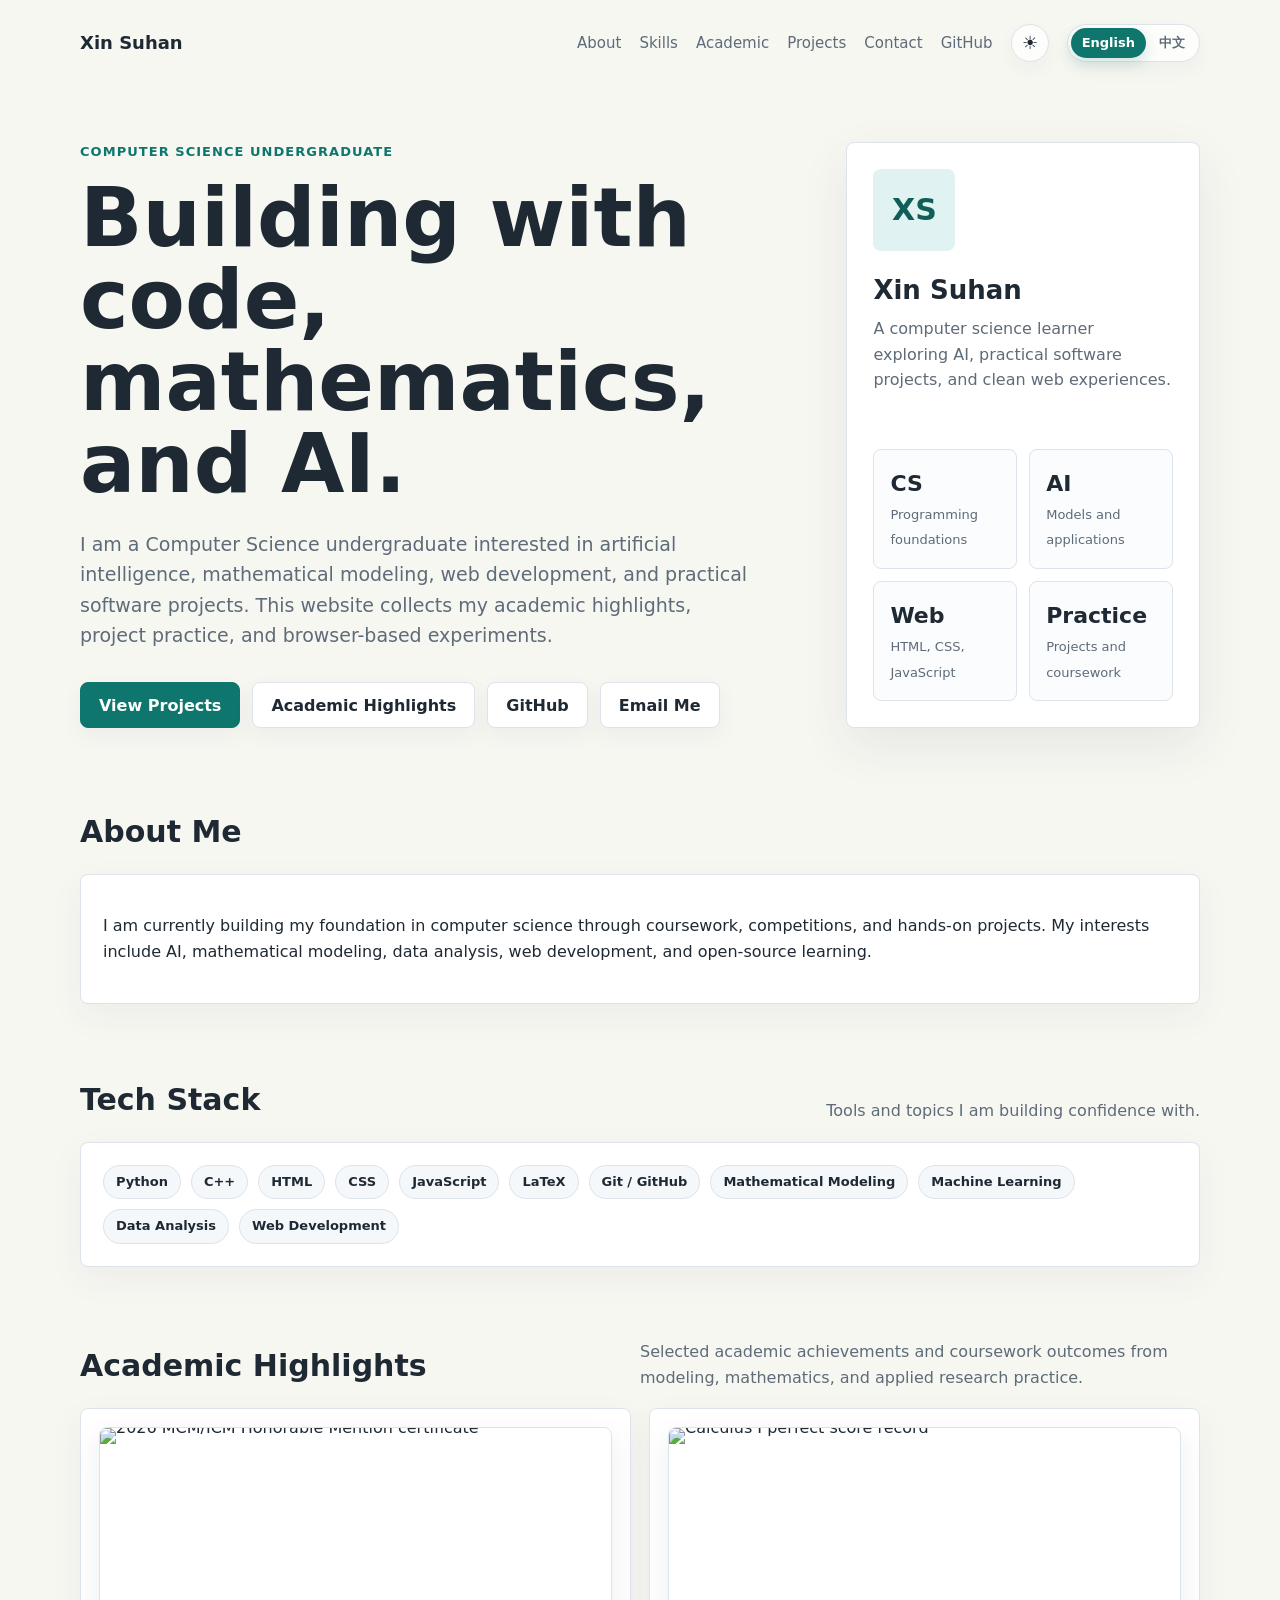
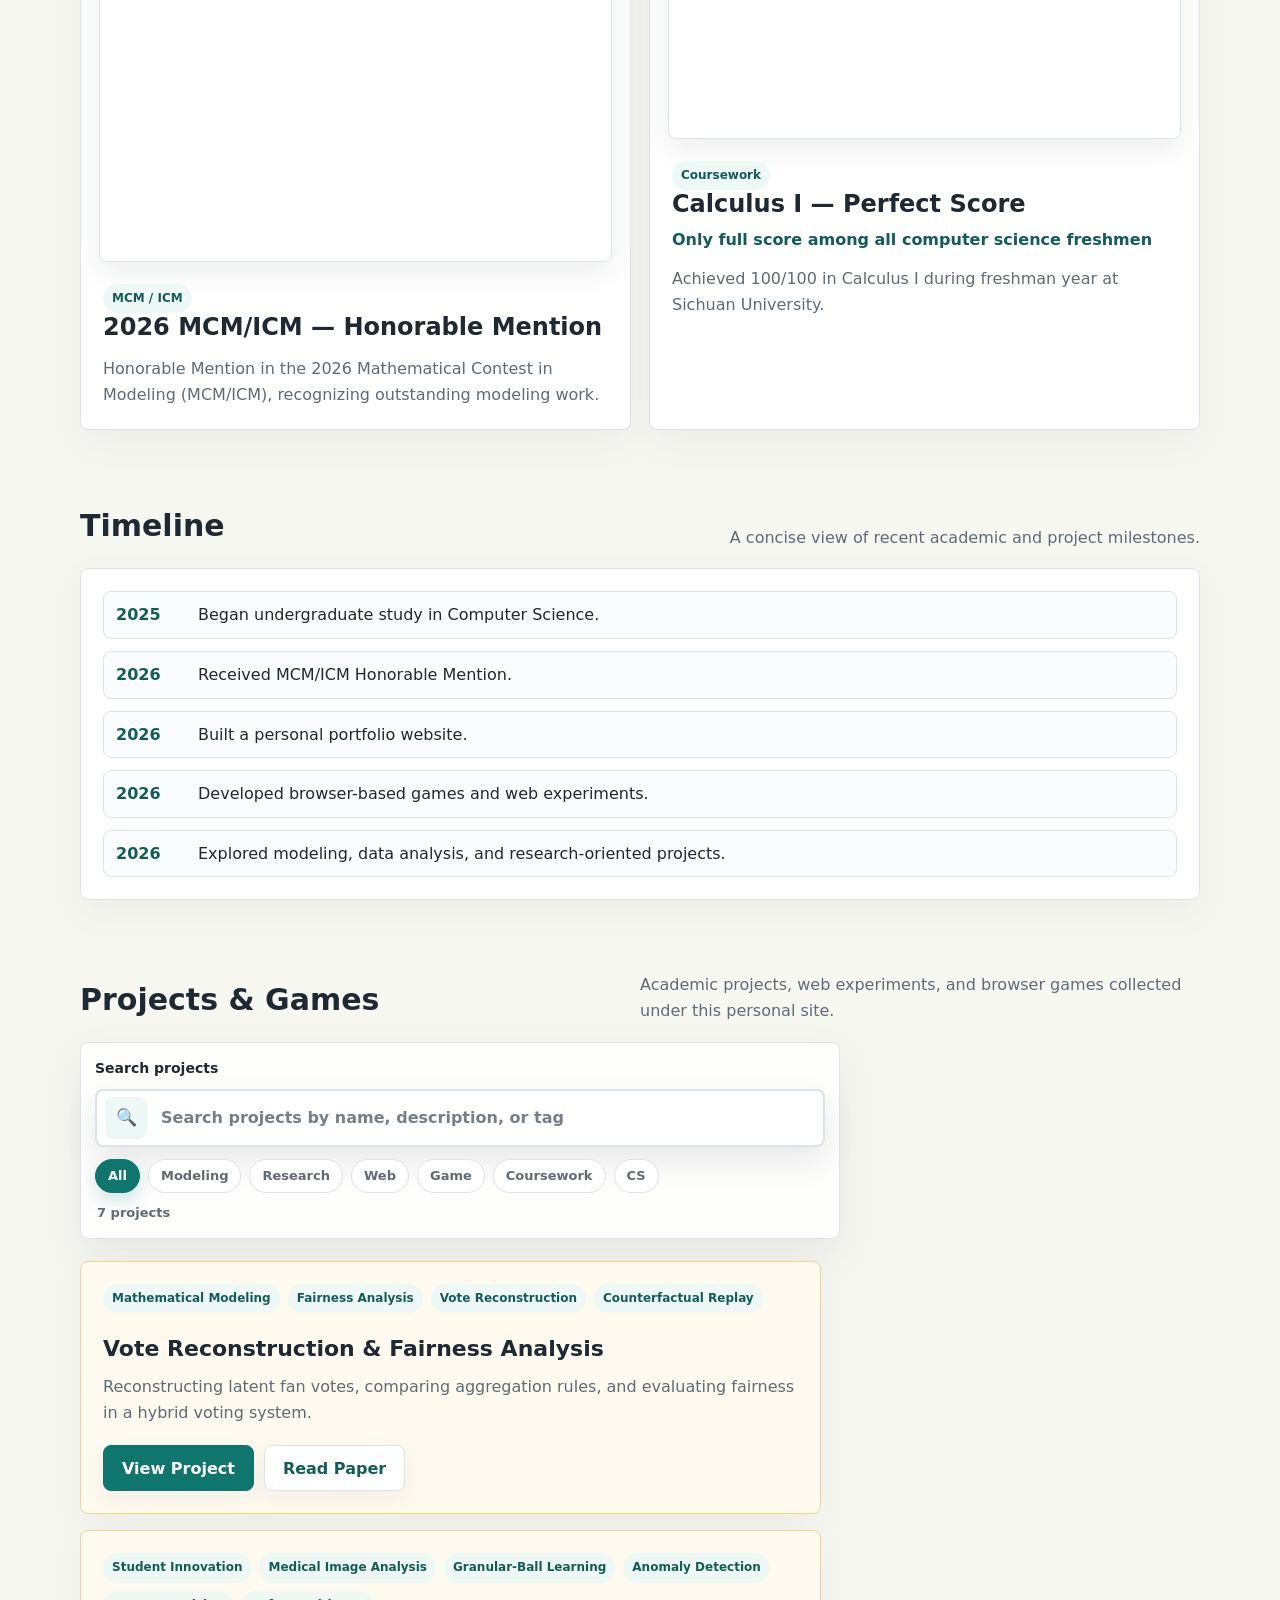
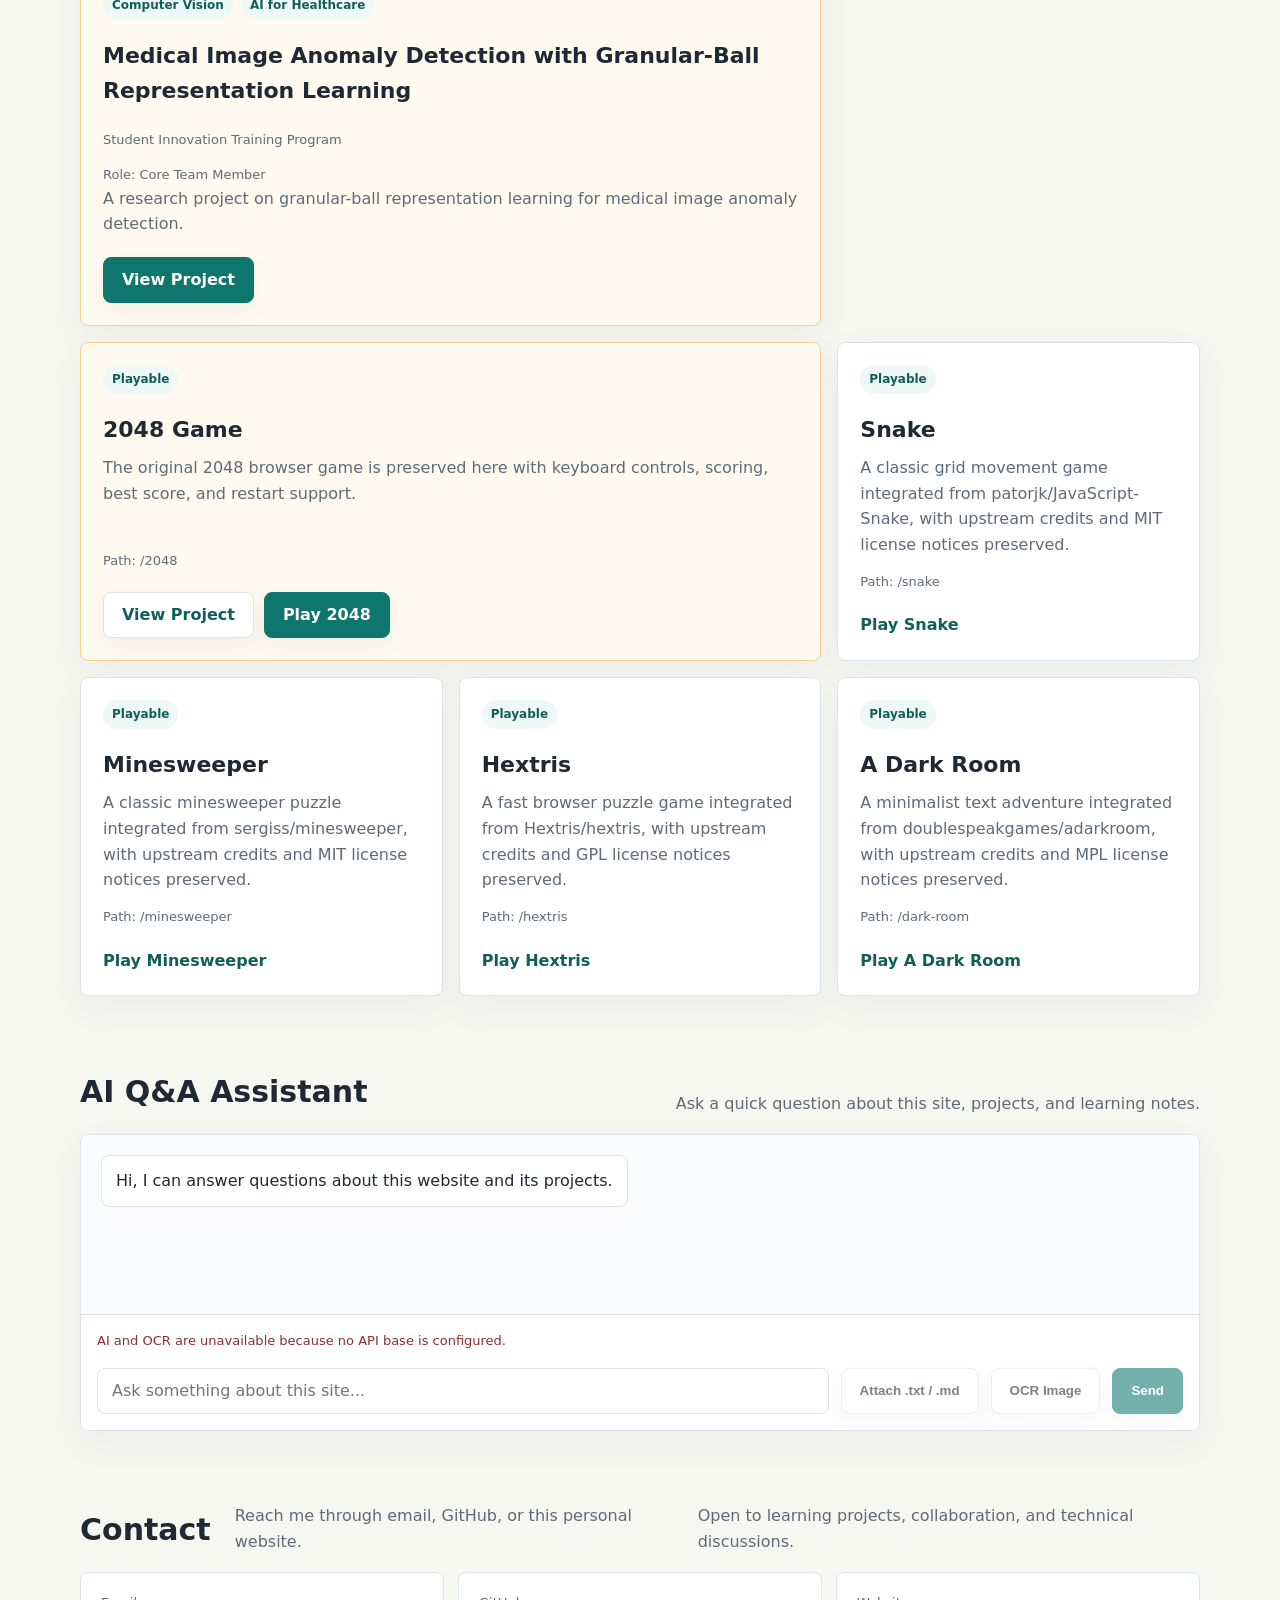
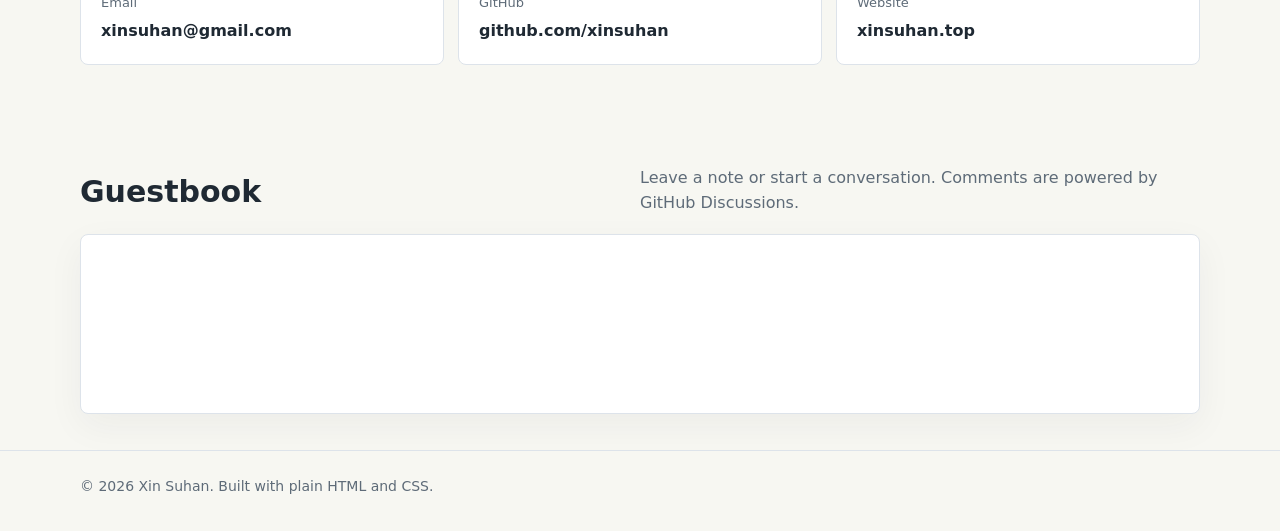
==== commit dc61cc2a: "Fix portfolio review issues" ====
--- a/index.html
+++ b/index.html
@@ -3,8 +3,8 @@
 <head>
   <meta charset="utf-8">
   <meta name="viewport" content="width=device-width, initial-scale=1">
-  <meta name="description" content="Xin Suhan - CS / AI student learning programming, web development, AI, and project practice." data-i18n="metaDescription">
-  <title data-i18n="pageTitle">Xin Suhan | CS / AI Student</title>
+  <meta name="description" content="Xin Suhan - Computer Science undergraduate focused on AI, mathematical modeling, web development, and project practice." data-i18n="metaDescription">
+  <title data-i18n="pageTitle">Xin Suhan | Computer Science Undergraduate</title>
   <script>
     (function () {
       try {
@@ -186,6 +186,37 @@
       </div>
     </section>
 
+    <section id="timeline" aria-labelledby="timeline-title">
+      <div class="section-head">
+        <h2 id="timeline-title" data-i18n="timelineTitle">Timeline</h2>
+        <p data-i18n="timelineDescription">A concise view of recent academic and project milestones.</p>
+      </div>
+      <div class="timeline-card">
+        <ul class="timeline-list" aria-label="Timeline">
+          <li>
+            <span class="timeline-year">2025</span>
+            <span data-i18n="timelineItem2025">Began undergraduate study in Computer Science.</span>
+          </li>
+          <li>
+            <span class="timeline-year">2026</span>
+            <span data-i18n="timelineItemMcm">Received MCM/ICM Honorable Mention.</span>
+          </li>
+          <li>
+            <span class="timeline-year">2026</span>
+            <span data-i18n="timelineItemPortfolio">Built a personal portfolio website.</span>
+          </li>
+          <li>
+            <span class="timeline-year">2026</span>
+            <span data-i18n="timelineItemGames">Developed browser-based games and web experiments.</span>
+          </li>
+          <li>
+            <span class="timeline-year">2026</span>
+            <span data-i18n="timelineItemResearch">Explored modeling, data analysis, and research-oriented projects.</span>
+          </li>
+        </ul>
+      </div>
+    </section>
+
     <section id="projects" aria-labelledby="games-title">
       <div class="section-head">
         <h2 id="games-title" data-i18n="gamesTitle">Projects & Games</h2>
@@ -195,10 +226,10 @@
         </p>
       </div>
 
-      <div class="project-search" role="search" aria-label="Project search">
-        <label class="project-search-label" for="project-search-input">Search projects</label>
+      <div class="project-search" role="search" aria-label="Project search" data-i18n-aria-label="projectSearchRegionLabel">
+        <label class="project-search-label" for="project-search-input" data-i18n="projectSearchLabel">Search projects</label>
         <div class="project-search-box">
-          <button class="project-search-icon" id="project-search-submit" type="button" aria-label="Search projects">
+          <button class="project-search-icon" id="project-search-submit" type="button" aria-label="Search projects" data-i18n-aria-label="projectSearchButton">
             &#128269;
           </button>
           <input
@@ -206,16 +237,28 @@
             id="project-search-input"
             type="search"
             autocomplete="off"
+            aria-label="Search projects"
+            data-i18n-aria-label="projectSearchLabel"
+            data-i18n-placeholder="projectSearchPlaceholder"
             placeholder="Search projects by name, description, or tag"
           >
-          <button class="project-search-clear" id="project-search-clear" type="button" aria-label="Clear project search">&times;</button>
+          <button class="project-search-clear" id="project-search-clear" type="button" aria-label="Clear project search" data-i18n-aria-label="projectSearchClear">&times;</button>
+        </div>
+        <div class="project-filters" role="group" aria-label="Project filters" data-i18n-aria-label="projectFiltersLabel">
+          <button class="project-filter active" type="button" data-filter="all" aria-pressed="true" data-i18n="filterAll">All</button>
+          <button class="project-filter" type="button" data-filter="modeling" aria-pressed="false" data-i18n="filterModeling">Modeling</button>
+          <button class="project-filter" type="button" data-filter="research" aria-pressed="false" data-i18n="filterResearch">Research</button>
+          <button class="project-filter" type="button" data-filter="web" aria-pressed="false" data-i18n="filterWeb">Web</button>
+          <button class="project-filter" type="button" data-filter="game" aria-pressed="false" data-i18n="filterGame">Game</button>
+          <button class="project-filter" type="button" data-filter="coursework" aria-pressed="false" data-i18n="filterCoursework">Coursework</button>
+          <button class="project-filter" type="button" data-filter="cs" aria-pressed="false" data-i18n="filterCs">CS</button>
         </div>
         <p class="project-search-count" id="project-search-count" aria-live="polite"></p>
-        <p class="project-search-empty" id="project-search-empty" hidden>未找到相关项目</p>
+        <p class="project-search-empty" id="project-search-empty" hidden data-i18n="projectSearchEmpty">No matching projects found.</p>
       </div>
 
       <div class="project-grid">
-        <article class="project-card featured">
+        <article class="project-card featured" data-tags="modeling research cs">
           <div class="tag-row">
             <span class="tag" data-i18n="projectTagModeling">Mathematical Modeling</span>
             <span class="tag" data-i18n="projectTagFairness">Fairness Analysis</span>
@@ -227,11 +270,12 @@
             Reconstructing latent fan votes, comparing aggregation rules, and
             evaluating fairness in a hybrid voting system.
           </p>
-          <div class="academic-actions">
-            <a class="button primary" href="./assets/mcm-paper.pdf" data-i18n="buttonReadPaper">Read Paper</a>
-          </div>
-        </article>
-        <article class="project-card featured">
+          <div class="project-actions">
+            <a class="button primary" href="./projects/vote-reconstruction.html" data-i18n="buttonViewProject">View Project</a>
+            <a class="button" href="./assets/mcm-paper.pdf" data-i18n="buttonReadPaper">Read Paper</a>
+          </div>
+        </article>
+        <article class="project-card featured" data-tags="research cs">
           <div class="tag-row">
             <span class="tag" data-i18n="dachuangTagInnovation">Student Innovation</span>
             <span class="tag" data-i18n="dachuangTagMedical">Medical Image Analysis</span>
@@ -244,13 +288,13 @@
           <div class="project-meta" data-i18n="dachuangType">Student Innovation Training Program</div>
           <div class="project-meta" data-i18n="dachuangRole">Role: Core Team Member</div>
           <p data-i18n="dachuangDescription">
-            A student innovation project exploring medical image anomaly detection based on granular-ball representation learning. The project aims to improve efficiency, robustness, and interpretability in the detection–segmentation–diagnosis pipeline by using adaptive granular-ball representation, graph construction, and neural network models.
-          </p>
-          <div class="academic-actions">
-            <a class="button primary" href="./assets/dachuang-proposal-redacted.pdf" data-i18n="buttonViewRedacted">View Redacted Proposal</a>
-          </div>
-        </article>
-        <article class="project-card featured">
+            A research project on granular-ball representation learning for medical image anomaly detection.
+          </p>
+          <div class="project-actions">
+            <a class="button primary" href="./projects/medical-anomaly.html" data-i18n="buttonViewProject">View Project</a>
+          </div>
+        </article>
+        <article class="project-card featured" data-tags="game web cs">
           <span class="tag" data-i18n="playableTag">Playable</span>
           <h3 data-i18n="game2048Title">2048 Game</h3>
           <p data-i18n="game2048Description">
@@ -258,10 +302,13 @@
             controls, scoring, best score, and restart support.
           </p>
           <div class="project-meta" data-i18n="path2048">Path: /2048</div>
-          <a href="./2048/" data-i18n="buttonPlay2048">Play 2048</a>
-        </article>
-
-        <article class="project-card">
+          <div class="project-actions">
+            <a class="button" href="./projects/2048.html" data-i18n="buttonViewProject">View Project</a>
+            <a class="button primary" href="./2048/" data-i18n="buttonPlay2048">Play 2048</a>
+          </div>
+        </article>
+
+        <article class="project-card" data-tags="game web">
           <span class="tag" data-i18n="playableTag">Playable</span>
           <h3 data-i18n="snakeTitle">Snake</h3>
           <p data-i18n="snakeDescription">
@@ -273,7 +320,7 @@
           <a href="./snake/" data-i18n="buttonPlaySnake">Play Snake</a>
         </article>
 
-        <article class="project-card">
+        <article class="project-card" data-tags="game web">
           <span class="tag" data-i18n="playableTag">Playable</span>
           <h3 data-i18n="minesweeperTitle">Minesweeper</h3>
           <p data-i18n="minesweeperDescription">
@@ -284,7 +331,7 @@
           <a href="./minesweeper/" data-i18n="buttonPlayMinesweeper">Play Minesweeper</a>
         </article>
 
-        <article class="project-card">
+        <article class="project-card" data-tags="game web">
           <span class="tag" data-i18n="playableTag">Playable</span>
           <h3 data-i18n="hextrisTitle">Hextris</h3>
           <p data-i18n="hextrisDescription">
@@ -295,7 +342,7 @@
           <a href="./hextris/" data-i18n="buttonPlayHextris">Play Hextris</a>
         </article>
 
-        <article class="project-card">
+        <article class="project-card" data-tags="game web">
           <span class="tag" data-i18n="playableTag">Playable</span>
           <h3 data-i18n="darkRoomTitle">A Dark Room</h3>
           <p data-i18n="darkRoomDescription">
@@ -330,13 +377,15 @@
             type="text"
             maxlength="1000"
             autocomplete="off"
+            aria-label="Ask the AI assistant"
+            data-i18n-aria-label="aiInputLabel"
             data-i18n-placeholder="aiPlaceholder"
             placeholder="Ask something about this site..."
           >
           <input class="ai-file-input" id="ai-file" type="file" accept=".txt,.md,text/plain,text/markdown">
-          <label class="button" for="ai-file" data-i18n="aiAttachFile">Attach .txt / .md</label>
+          <button class="button" id="ai-file-button" type="button" aria-label="Attach a text or markdown file" data-i18n="aiAttachFile" data-i18n-aria-label="aiAttachFileLabel">Attach .txt / .md</button>
           <input class="ai-file-input" id="ai-image" type="file" accept="image/png,image/jpeg,image/webp">
-          <label class="button" for="ai-image" data-i18n="aiAttachImage">OCR Image</label>
+          <button class="button" id="ai-image-button" type="button" aria-label="Upload an image for OCR" data-i18n="aiAttachImage" data-i18n-aria-label="aiAttachImageLabel">OCR Image</button>
           <button class="button primary" type="submit" id="ai-send" data-i18n="aiSend">Send</button>
         </form>
       </div>
@@ -366,8 +415,8 @@
 
     <section class="guestbook-section" id="guestbook" aria-labelledby="guestbook-title">
       <div class="section-head">
-        <h2 id="guestbook-title">Guestbook</h2>
-        <p>欢迎留言交流，评论由 GitHub Discussions 提供支持。</p>
+        <h2 id="guestbook-title" data-i18n="guestbookTitle">Guestbook</h2>
+        <p data-i18n="guestbookDescription">Leave a note or start a conversation. Comments are powered by GitHub Discussions.</p>
       </div>
       <div
         class="guestbook-card"
@@ -381,10 +430,14 @@
         data-reactions-enabled="1"
         data-emit-metadata="0"
         data-input-position="bottom"
-        data-lang="zh-CN"
+        data-lang="en"
       ></div>
     </section>
   </main>
+
+  <button class="back-to-top" id="back-to-top" type="button" aria-label="Back to top">
+    ↑
+  </button>
 
   <footer>
     <div class="site" data-i18n="footerText">© 2026 Xin Suhan. Built with plain HTML and CSS.</div>
--- a/css/site.css
+++ b/css/site.css
@@ -0,0 +1,1120 @@
+:root {
+  --bg: #f7f7f2;
+  --panel: #ffffff;
+  --panel-soft: #fbfcfd;
+  --panel-warm: #fffaf0;
+  --panel-tint: #e0f2f1;
+  --control-bg: rgba(255, 255, 255, 0.72);
+  --stat-bg: #fbfcfd;
+  --skill-bg: #f4f8fb;
+  --tag-bg: #eef8f7;
+  --text: #1f2933;
+  --muted: #5e6b78;
+  --line: #dde3ea;
+  --primary: #0f766e;
+  --primary-dark: #115e59;
+  --accent: #f59e0b;
+  --on-primary: #ffffff;
+  --hover-line: #c7d2da;
+  --strong-hover-line: #b7c6d4;
+  --featured-bg: #fffaf0;
+  --featured-line: #f3d28a;
+  --profile-mark-bg: #e0f2f1;
+  --user-message-bg: #e0f2f1;
+  --user-message-line: #b7d9d5;
+  --error-text: #8a2f2f;
+  --error-bg: #fff1f1;
+  --error-line: #f2c5c5;
+  --thinking-text: #7a4b00;
+  --thinking-bg: #fffaf0;
+  --thinking-line: #f3d28a;
+  --focus-ring: rgba(15, 118, 110, 0.16);
+  --shadow: 0 18px 50px rgba(31, 41, 51, 0.08);
+}
+
+html {
+  color-scheme: light;
+}
+
+html[data-theme="dark"] {
+  color-scheme: dark;
+  --bg: #111827;
+  --panel: #182231;
+  --panel-soft: #141e2b;
+  --panel-warm: #2a2115;
+  --panel-tint: #13312f;
+  --control-bg: rgba(24, 34, 49, 0.78);
+  --stat-bg: #141e2b;
+  --skill-bg: #1d2a3a;
+  --tag-bg: #123a37;
+  --text: #edf2f7;
+  --muted: #a9b5c2;
+  --line: #2c3a4d;
+  --primary: #2dd4bf;
+  --primary-dark: #5eead4;
+  --accent: #fbbf24;
+  --on-primary: #082f2b;
+  --hover-line: #42526a;
+  --strong-hover-line: #53657d;
+  --featured-bg: #241f17;
+  --featured-line: #5f4520;
+  --profile-mark-bg: #123a37;
+  --user-message-bg: #123a37;
+  --user-message-line: #25635d;
+  --error-text: #fecaca;
+  --error-bg: #3a1b1f;
+  --error-line: #7f2b35;
+  --thinking-text: #fde68a;
+  --thinking-bg: #302411;
+  --thinking-line: #7a551b;
+  --focus-ring: rgba(45, 212, 191, 0.2);
+  --shadow: 0 18px 50px rgba(0, 0, 0, 0.28);
+}
+
+* {
+  box-sizing: border-box;
+}
+
+body {
+  margin: 0;
+  background: var(--bg);
+  color: var(--text);
+  font-family: Inter, ui-sans-serif, system-ui, -apple-system, BlinkMacSystemFont, "Segoe UI", sans-serif;
+  line-height: 1.6;
+  transition: background-color 180ms ease, color 180ms ease;
+}
+
+a {
+  color: inherit;
+  text-decoration: none;
+}
+
+.site {
+  width: min(1120px, calc(100% - 40px));
+  margin: 0 auto;
+}
+
+.nav {
+  display: flex;
+  align-items: center;
+  justify-content: space-between;
+  padding: 24px 0;
+}
+
+.brand {
+  font-size: 18px;
+  font-weight: 800;
+  letter-spacing: 0;
+}
+
+.nav-links {
+  display: flex;
+  flex-wrap: wrap;
+  gap: 18px;
+  color: var(--muted);
+  font-size: 15px;
+}
+
+.nav-links a:hover {
+  color: var(--primary);
+}
+
+.nav-right {
+  display: flex;
+  align-items: center;
+  gap: 18px;
+}
+
+.language-switch {
+  display: inline-flex;
+  align-items: center;
+  gap: 2px;
+  padding: 3px;
+  border: 1px solid var(--line);
+  border-radius: 999px;
+  background: var(--control-bg);
+  box-shadow: 0 8px 20px rgba(31, 41, 51, 0.04);
+}
+
+.theme-toggle {
+  display: inline-grid;
+  place-items: center;
+  width: 38px;
+  height: 38px;
+  border: 1px solid var(--line);
+  border-radius: 999px;
+  background: var(--control-bg);
+  color: var(--text);
+  box-shadow: 0 8px 20px rgba(31, 41, 51, 0.04);
+  cursor: pointer;
+  transition: transform 150ms ease, border-color 150ms ease, background-color 180ms ease, color 180ms ease;
+}
+
+.theme-toggle:hover {
+  transform: translateY(-1px);
+  border-color: var(--hover-line);
+}
+
+.theme-toggle:focus-visible {
+  outline: 2px solid var(--focus-ring);
+  outline-offset: 2px;
+}
+
+.theme-icon {
+  grid-area: 1 / 1;
+  font-size: 18px;
+  line-height: 1;
+  transition: opacity 160ms ease, transform 160ms ease;
+}
+
+.theme-icon-moon,
+html[data-theme="dark"] .theme-icon-sun {
+  opacity: 0;
+  transform: scale(0.7) rotate(-45deg);
+}
+
+html[data-theme="dark"] .theme-icon-moon {
+  opacity: 1;
+  transform: scale(1) rotate(0deg);
+}
+
+.lang-button {
+  min-height: 30px;
+  padding: 0 11px;
+  border: 0;
+  border-radius: 999px;
+  background: transparent;
+  color: var(--muted);
+  font: inherit;
+  font-size: 13px;
+  font-weight: 750;
+  cursor: pointer;
+}
+
+.lang-button.active {
+  background: var(--primary);
+  color: var(--on-primary);
+  box-shadow: 0 6px 14px rgba(15, 118, 110, 0.18);
+}
+
+.hero {
+  display: grid;
+  grid-template-columns: minmax(0, 1.35fr) minmax(280px, 0.65fr);
+  gap: 32px;
+  align-items: stretch;
+  padding: 56px 0 44px;
+}
+
+.hero-main {
+  display: flex;
+  flex-direction: column;
+  justify-content: center;
+  min-height: 420px;
+}
+
+.eyebrow {
+  color: var(--primary);
+  font-weight: 800;
+  margin: 0 0 14px;
+  text-transform: uppercase;
+  font-size: 13px;
+  letter-spacing: 0.08em;
+}
+
+h1 {
+  margin: 0;
+  max-width: 760px;
+  font-size: clamp(44px, 8vw, 82px);
+  line-height: 1;
+  letter-spacing: 0;
+}
+
+.intro {
+  max-width: 680px;
+  margin: 24px 0 0;
+  color: var(--muted);
+  font-size: 19px;
+}
+
+.actions {
+  display: flex;
+  flex-wrap: wrap;
+  gap: 12px;
+  margin-top: 32px;
+}
+
+.button {
+  display: inline-flex;
+  align-items: center;
+  justify-content: center;
+  min-height: 46px;
+  padding: 0 18px;
+  border-radius: 8px;
+  border: 1px solid var(--line);
+  background: var(--panel);
+  color: var(--text);
+  font-weight: 750;
+  box-shadow: 0 8px 22px rgba(31, 41, 51, 0.05);
+  transition: transform 150ms ease, box-shadow 150ms ease, border-color 150ms ease, background-color 180ms ease, color 180ms ease;
+}
+
+.button.primary {
+  border-color: var(--primary);
+  background: var(--primary);
+  color: var(--on-primary);
+}
+
+.button:hover {
+  transform: translateY(-1px);
+}
+
+.button:disabled {
+  cursor: not-allowed;
+  opacity: 0.58;
+  transform: none;
+}
+
+.profile-card {
+  display: flex;
+  flex-direction: column;
+  justify-content: space-between;
+  min-height: 420px;
+  padding: 26px;
+  border: 1px solid var(--line);
+  border-radius: 8px;
+  background: var(--panel);
+  box-shadow: var(--shadow);
+  transition: background-color 180ms ease, border-color 180ms ease, box-shadow 180ms ease;
+}
+
+.profile-mark {
+  display: grid;
+  place-items: center;
+  width: 82px;
+  height: 82px;
+  border-radius: 8px;
+  background: var(--profile-mark-bg);
+  color: var(--primary-dark);
+  font-size: 30px;
+  font-weight: 900;
+}
+
+.profile-card h2 {
+  margin: 24px 0 10px;
+  font-size: 26px;
+  line-height: 1.2;
+}
+
+.profile-card p {
+  margin: 0;
+  color: var(--muted);
+}
+
+.stats {
+  display: grid;
+  grid-template-columns: repeat(2, 1fr);
+  gap: 12px;
+  margin-top: 26px;
+}
+
+.stat {
+  padding: 16px;
+  border: 1px solid var(--line);
+  border-radius: 8px;
+  background: var(--stat-bg);
+  transition: background-color 180ms ease, border-color 180ms ease;
+}
+
+.stat strong {
+  display: block;
+  font-size: 22px;
+}
+
+.stat span {
+  color: var(--muted);
+  font-size: 13px;
+}
+
+section {
+  padding: 36px 0;
+}
+
+.section-head {
+  display: flex;
+  align-items: end;
+  justify-content: space-between;
+  gap: 24px;
+  margin-bottom: 18px;
+}
+
+.section-head h2 {
+  margin: 0;
+  font-size: 30px;
+}
+
+.section-head p {
+  max-width: 560px;
+  margin: 0;
+  color: var(--muted);
+}
+
+.project-search {
+  max-width: 760px;
+  margin: 2px 0 22px;
+  padding: 14px;
+  border: 1px solid var(--line);
+  border-radius: 8px;
+  background: color-mix(in srgb, var(--panel) 86%, var(--bg));
+  box-shadow: 0 16px 42px rgba(31, 41, 51, 0.08);
+  transition: background-color 180ms ease, border-color 180ms ease, box-shadow 180ms ease;
+}
+
+.project-search-label {
+  display: block;
+  margin-bottom: 10px;
+  color: var(--text);
+  font-size: 14px;
+  font-weight: 800;
+}
+
+.project-search-box {
+  display: flex;
+  align-items: center;
+  min-height: 58px;
+  border: 2px solid var(--line);
+  border-radius: 8px;
+  background: var(--panel);
+  box-shadow: 0 14px 32px rgba(31, 41, 51, 0.1);
+  transition: border-color 150ms ease, background-color 180ms ease, box-shadow 150ms ease, transform 150ms ease;
+}
+
+.project-search-box:focus-within {
+  border-color: var(--primary);
+  box-shadow: 0 0 0 4px var(--focus-ring), 0 18px 38px rgba(31, 41, 51, 0.12);
+  transform: translateY(-1px);
+}
+
+.project-search-icon {
+  flex: 0 0 auto;
+  display: grid;
+  place-items: center;
+  width: 42px;
+  height: 42px;
+  margin-left: 8px;
+  border-radius: 8px;
+  border: 0;
+  background: var(--tag-bg);
+  color: var(--primary-dark);
+  font: inherit;
+  font-size: 17px;
+  line-height: 1;
+  cursor: pointer;
+}
+
+.project-search-icon:focus-visible {
+  outline: 0;
+  box-shadow: 0 0 0 3px var(--focus-ring);
+}
+
+.project-search-input {
+  flex: 1;
+  min-width: 0;
+  min-height: 54px;
+  border: 0;
+  padding: 0 14px;
+  background: transparent;
+  color: var(--text);
+  font: inherit;
+  font-size: 16px;
+  font-weight: 650;
+}
+
+.project-search-input::placeholder {
+  color: var(--muted);
+  opacity: 0.86;
+  transition: opacity 160ms ease, color 160ms ease;
+}
+
+.project-search-box:focus-within .project-search-input::placeholder {
+  color: var(--primary-dark);
+  opacity: 0.48;
+}
+
+.project-search-input::-webkit-search-cancel-button {
+  appearance: none;
+}
+
+.project-search-input:focus {
+  outline: 0;
+}
+
+.project-search-clear {
+  display: grid;
+  place-items: center;
+  flex: 0 0 auto;
+  width: 38px;
+  height: 38px;
+  margin-right: 9px;
+  border: 0;
+  border-radius: 999px;
+  background: transparent;
+  color: var(--muted);
+  font: inherit;
+  font-size: 22px;
+  line-height: 1;
+  cursor: pointer;
+  opacity: 0;
+  pointer-events: none;
+  transition: opacity 150ms ease, background-color 150ms ease, color 150ms ease;
+}
+
+.project-search.has-query .project-search-clear {
+  opacity: 1;
+  pointer-events: auto;
+}
+
+.project-search-clear:hover,
+.project-search-clear:focus-visible {
+  background: var(--skill-bg);
+  color: var(--text);
+  outline: 0;
+}
+
+.project-filters {
+  display: flex;
+  flex-wrap: wrap;
+  gap: 8px;
+  margin-top: 12px;
+}
+
+.project-filter {
+  min-height: 34px;
+  padding: 0 12px;
+  border: 1px solid var(--line);
+  border-radius: 999px;
+  background: var(--panel);
+  color: var(--muted);
+  font: inherit;
+  font-size: 13px;
+  font-weight: 750;
+  cursor: pointer;
+  transition: background-color 150ms ease, color 150ms ease, border-color 150ms ease, transform 150ms ease;
+}
+
+.project-filter:hover {
+  transform: translateY(-1px);
+  border-color: var(--hover-line);
+}
+
+.project-filter:focus-visible {
+  outline: 2px solid var(--focus-ring);
+  outline-offset: 2px;
+}
+
+.project-filter.active {
+  background: var(--primary);
+  border-color: var(--primary);
+  color: var(--on-primary);
+  box-shadow: 0 8px 18px rgba(15, 118, 110, 0.18);
+}
+
+.project-search-empty {
+  margin: 10px 2px 0;
+  color: var(--muted);
+  font-weight: 750;
+}
+
+.project-search-count {
+  min-height: 20px;
+  margin: 10px 2px 0;
+  color: var(--muted);
+  font-size: 13px;
+  font-weight: 750;
+}
+
+.project-grid {
+  display: grid;
+  grid-template-columns: repeat(3, minmax(0, 1fr));
+  gap: 16px;
+}
+
+.project-card {
+  display: flex;
+  flex-direction: column;
+  min-height: 230px;
+  padding: 22px;
+  border: 1px solid var(--line);
+  border-radius: 8px;
+  background: var(--panel);
+  box-shadow: 0 12px 36px rgba(31, 41, 51, 0.05);
+  transition: transform 160ms ease, box-shadow 160ms ease, border-color 160ms ease, background-color 180ms ease, color 180ms ease;
+}
+
+.project-card:hover {
+  transform: translateY(-2px);
+  border-color: var(--hover-line);
+  box-shadow: var(--shadow);
+}
+
+.project-card.featured {
+  grid-column: span 2;
+  background: var(--featured-bg);
+  border-color: var(--featured-line);
+}
+
+.tag {
+  align-self: flex-start;
+  padding: 5px 9px;
+  border-radius: 999px;
+  background: var(--tag-bg);
+  color: var(--primary-dark);
+  font-size: 12px;
+  font-weight: 800;
+}
+
+.project-card h3 {
+  margin: 18px 0 8px;
+  font-size: 22px;
+}
+
+.project-card p {
+  margin: 0;
+  color: var(--muted);
+  flex: 1;
+}
+
+.project-card a {
+  margin-top: 20px;
+  color: var(--primary-dark);
+  font-weight: 800;
+}
+
+.project-actions {
+  display: flex;
+  flex-wrap: wrap;
+  gap: 10px;
+  margin-top: 20px;
+}
+
+.project-actions .button {
+  margin-top: 0;
+}
+
+.project-meta {
+  margin-top: 14px;
+  color: var(--muted);
+  font-size: 13px;
+}
+
+.tag-row {
+  display: flex;
+  flex-wrap: wrap;
+  gap: 8px;
+}
+
+.about-card,
+.skills-card {
+  padding: 22px;
+  border: 1px solid var(--line);
+  border-radius: 8px;
+  background: var(--panel);
+  box-shadow: 0 12px 36px rgba(31, 41, 51, 0.05);
+  transition: background-color 180ms ease, border-color 180ms ease, box-shadow 180ms ease;
+}
+
+.skills-grid {
+  display: flex;
+  flex-wrap: wrap;
+  gap: 10px;
+}
+
+.skill-pill {
+  padding: 6px 12px;
+  border-radius: 999px;
+  border: 1px solid var(--line);
+  background: var(--skill-bg);
+  font-size: 13px;
+  font-weight: 700;
+  color: var(--text);
+}
+
+.academic-grid {
+  display: grid;
+  grid-template-columns: repeat(2, minmax(0, 1fr));
+  gap: 18px;
+}
+
+.academic-card {
+  display: flex;
+  flex-direction: column;
+  overflow: hidden;
+  border: 1px solid var(--line);
+  border-radius: 8px;
+  background: var(--panel);
+  box-shadow: 0 12px 36px rgba(31, 41, 51, 0.05);
+  transition: transform 180ms ease, box-shadow 180ms ease, border-color 180ms ease, background-color 180ms ease, color 180ms ease;
+}
+
+.academic-card:hover {
+  transform: translateY(-2px);
+  border-color: var(--strong-hover-line);
+  box-shadow: var(--shadow);
+}
+
+.academic-media {
+  display: block;
+  border-radius: 8px;
+  line-height: 0;
+  margin: 18px 18px 0;
+}
+
+.academic-image {
+  display: block;
+  width: 100%;
+  height: auto;
+  border: 1px solid var(--line);
+  border-radius: 8px;
+  box-shadow: 0 10px 28px rgba(31, 41, 51, 0.08);
+}
+
+.academic-body {
+  display: flex;
+  flex-direction: column;
+  flex: 1;
+  padding: 22px;
+}
+
+.academic-body h3 {
+  margin: 0;
+  font-size: 24px;
+  line-height: 1.2;
+}
+
+.academic-subtitle {
+  margin: 8px 0 0;
+  color: var(--primary-dark);
+  font-weight: 800;
+}
+
+.academic-description {
+  margin: 14px 0 0;
+  color: var(--muted);
+  flex: 1;
+}
+
+.academic-actions {
+  display: flex;
+  flex-wrap: wrap;
+  gap: 10px;
+  margin-top: 24px;
+}
+
+.timeline-card {
+  padding: 22px;
+  border: 1px solid var(--line);
+  border-radius: 8px;
+  background: var(--panel);
+  box-shadow: 0 12px 36px rgba(31, 41, 51, 0.05);
+  transition: background-color 180ms ease, border-color 180ms ease, box-shadow 180ms ease;
+}
+
+.timeline-list {
+  list-style: none;
+  padding: 0;
+  margin: 0;
+  display: grid;
+  gap: 12px;
+}
+
+.timeline-list li {
+  display: grid;
+  grid-template-columns: 70px 1fr;
+  gap: 12px;
+  align-items: start;
+  padding: 10px 12px;
+  border-radius: 8px;
+  background: var(--panel-soft);
+  border: 1px solid var(--line);
+}
+
+.timeline-year {
+  font-weight: 800;
+  color: var(--primary-dark);
+}
+
+.detail-header {
+  padding: 24px 0 10px;
+}
+
+.detail-header .nav-right {
+  gap: 12px;
+}
+
+.detail-hero {
+  padding: 28px 0 10px;
+}
+
+.detail-hero h1 {
+  max-width: 820px;
+  font-size: clamp(34px, 6vw, 58px);
+}
+
+.detail-hero p {
+  max-width: 720px;
+  margin: 16px 0 0;
+  color: var(--muted);
+}
+
+.detail-grid {
+  display: grid;
+  grid-template-columns: repeat(2, minmax(0, 1fr));
+  gap: 18px;
+  margin-top: 18px;
+}
+
+.detail-card {
+  padding: 20px;
+  border: 1px solid var(--line);
+  border-radius: 8px;
+  background: var(--panel);
+  box-shadow: 0 12px 36px rgba(31, 41, 51, 0.05);
+}
+
+.detail-card h3 {
+  margin: 0 0 12px;
+  font-size: 20px;
+}
+
+.detail-card p {
+  margin: 0;
+  color: var(--muted);
+}
+
+.detail-tags {
+  display: flex;
+  flex-wrap: wrap;
+  gap: 8px;
+}
+
+.detail-list {
+  margin: 0;
+  padding-left: 18px;
+  color: var(--muted);
+}
+
+.detail-actions {
+  display: flex;
+  flex-wrap: wrap;
+  gap: 10px;
+  margin-top: 12px;
+}
+
+.back-to-top {
+  position: fixed;
+  right: 24px;
+  bottom: 24px;
+  width: 44px;
+  height: 44px;
+  border-radius: 999px;
+  border: 1px solid var(--line);
+  background: var(--panel);
+  color: var(--text);
+  font: inherit;
+  font-weight: 800;
+  cursor: pointer;
+  box-shadow: 0 12px 30px rgba(31, 41, 51, 0.12);
+  opacity: 0;
+  pointer-events: none;
+  transform: translateY(8px);
+  transition: opacity 160ms ease, transform 160ms ease, background-color 180ms ease, border-color 180ms ease;
+  z-index: 10;
+}
+
+.back-to-top.is-visible {
+  opacity: 1;
+  pointer-events: auto;
+  transform: translateY(0);
+}
+
+.back-to-top:hover {
+  border-color: var(--hover-line);
+  transform: translateY(-2px);
+}
+
+.back-to-top:focus-visible {
+  outline: 2px solid var(--focus-ring);
+  outline-offset: 2px;
+}
+
+.ai-section {
+  display: block;
+  position: static;
+  visibility: visible;
+  opacity: 1;
+  clear: both;
+}
+
+.ai-card {
+  display: block;
+  border: 1px solid var(--line);
+  border-radius: 8px;
+  background: var(--panel);
+  box-shadow: 0 12px 36px rgba(31, 41, 51, 0.05);
+  overflow: hidden;
+}
+
+.ai-chat {
+  min-height: 180px;
+  max-height: 360px;
+  overflow-y: auto;
+  padding: 20px;
+  background: var(--panel-soft);
+  border-bottom: 1px solid var(--line);
+}
+
+.ai-message {
+  width: fit-content;
+  max-width: min(760px, 100%);
+  margin: 0 0 12px;
+  padding: 12px 14px;
+  border-radius: 8px;
+  color: var(--text);
+  background: var(--panel);
+  border: 1px solid var(--line);
+  white-space: pre-wrap;
+}
+
+.ai-message.user {
+  margin-left: auto;
+  background: var(--user-message-bg);
+  border-color: var(--user-message-line);
+}
+
+.ai-message.error {
+  color: var(--error-text);
+  background: var(--error-bg);
+  border-color: var(--error-line);
+}
+
+.ai-message.thinking {
+  background: var(--thinking-bg);
+  border-color: var(--thinking-line);
+  color: var(--thinking-text);
+}
+
+.ai-form {
+  display: flex;
+  gap: 12px;
+  padding: 16px;
+  background: var(--panel);
+}
+
+.ai-input {
+  flex: 1;
+  min-width: 0;
+  min-height: 46px;
+  padding: 0 14px;
+  border: 1px solid var(--line);
+  border-radius: 8px;
+  background: var(--panel);
+  color: var(--text);
+  font: inherit;
+}
+
+.ai-input:focus {
+  outline: 2px solid var(--focus-ring);
+  border-color: var(--primary);
+}
+
+.ai-file-input {
+  position: absolute;
+  width: 1px;
+  height: 1px;
+  opacity: 0;
+  pointer-events: none;
+}
+
+.ai-file-status {
+  padding: 16px 16px 0;
+  color: var(--muted);
+  font-size: 13px;
+}
+
+.contact {
+  display: grid;
+  grid-template-columns: 1fr 1fr 1fr;
+  gap: 14px;
+  padding-bottom: 64px;
+}
+
+.contact-item {
+  padding: 20px;
+  border: 1px solid var(--line);
+  border-radius: 8px;
+  background: var(--panel);
+  transition: transform 160ms ease, box-shadow 160ms ease, border-color 160ms ease, background-color 180ms ease, color 180ms ease;
+}
+
+.contact-item:hover {
+  transform: translateY(-2px);
+  border-color: var(--hover-line);
+  box-shadow: var(--shadow);
+}
+
+.contact-item span {
+  display: block;
+  color: var(--muted);
+  font-size: 13px;
+  margin-bottom: 4px;
+}
+
+.contact-item a,
+.contact-item strong {
+  font-weight: 800;
+  overflow-wrap: anywhere;
+}
+
+.guestbook-section {
+  padding-top: 0;
+}
+
+.guestbook-card {
+  min-height: 180px;
+  padding: 18px;
+  border: 1px solid var(--line);
+  border-radius: 8px;
+  background: var(--panel);
+  box-shadow: 0 12px 36px rgba(31, 41, 51, 0.05);
+  transition: background-color 180ms ease, border-color 180ms ease, box-shadow 180ms ease;
+}
+
+.guestbook-card .giscus,
+.guestbook-card .giscus-frame {
+  width: 100%;
+}
+
+footer {
+  border-top: 1px solid var(--line);
+  padding: 24px 0 34px;
+  color: var(--muted);
+  font-size: 14px;
+}
+
+@media (max-width: 860px) {
+  .nav {
+    flex-wrap: wrap;
+    gap: 12px 18px;
+  }
+
+  .nav-right {
+    width: 100%;
+    flex-wrap: wrap;
+    justify-content: space-between;
+    gap: 10px 12px;
+  }
+
+  .nav-links {
+    flex: 1 1 460px;
+    gap: 10px 14px;
+  }
+
+  .hero,
+  .contact {
+    grid-template-columns: 1fr;
+  }
+
+  .hero {
+    padding-top: 28px;
+  }
+
+  .hero-main,
+  .profile-card {
+    min-height: auto;
+  }
+
+  .project-grid {
+    grid-template-columns: repeat(2, minmax(0, 1fr));
+  }
+
+  .academic-grid {
+    grid-template-columns: 1fr;
+  }
+
+  .detail-grid {
+    grid-template-columns: 1fr;
+  }
+}
+
+@media (max-width: 560px) {
+  .site {
+    width: min(100% - 28px, 1120px);
+  }
+
+  .nav {
+    align-items: flex-start;
+    gap: 14px;
+    flex-direction: column;
+  }
+
+  .nav-links {
+    width: 100%;
+    justify-content: flex-start;
+    gap: 10px;
+  }
+
+  .nav-right {
+    width: 100%;
+    flex-direction: column;
+    align-items: flex-start;
+    gap: 12px;
+  }
+
+  .intro {
+    font-size: 17px;
+  }
+
+  .section-head {
+    display: block;
+  }
+
+  .section-head p {
+    margin-top: 8px;
+  }
+
+  .project-grid {
+    grid-template-columns: 1fr;
+  }
+
+  .project-card.featured {
+    grid-column: auto;
+  }
+
+  .stats {
+    grid-template-columns: 1fr;
+  }
+
+  .academic-body h3 {
+    font-size: 21px;
+  }
+
+  .academic-description {
+    font-size: 16px;
+  }
+
+  .ai-form {
+    flex-direction: column;
+  }
+
+  .ai-form .button {
+    width: 100%;
+  }
+
+  .timeline-list li {
+    grid-template-columns: 1fr;
+  }
+
+  .back-to-top {
+    right: 16px;
+    bottom: 16px;
+  }
+}
